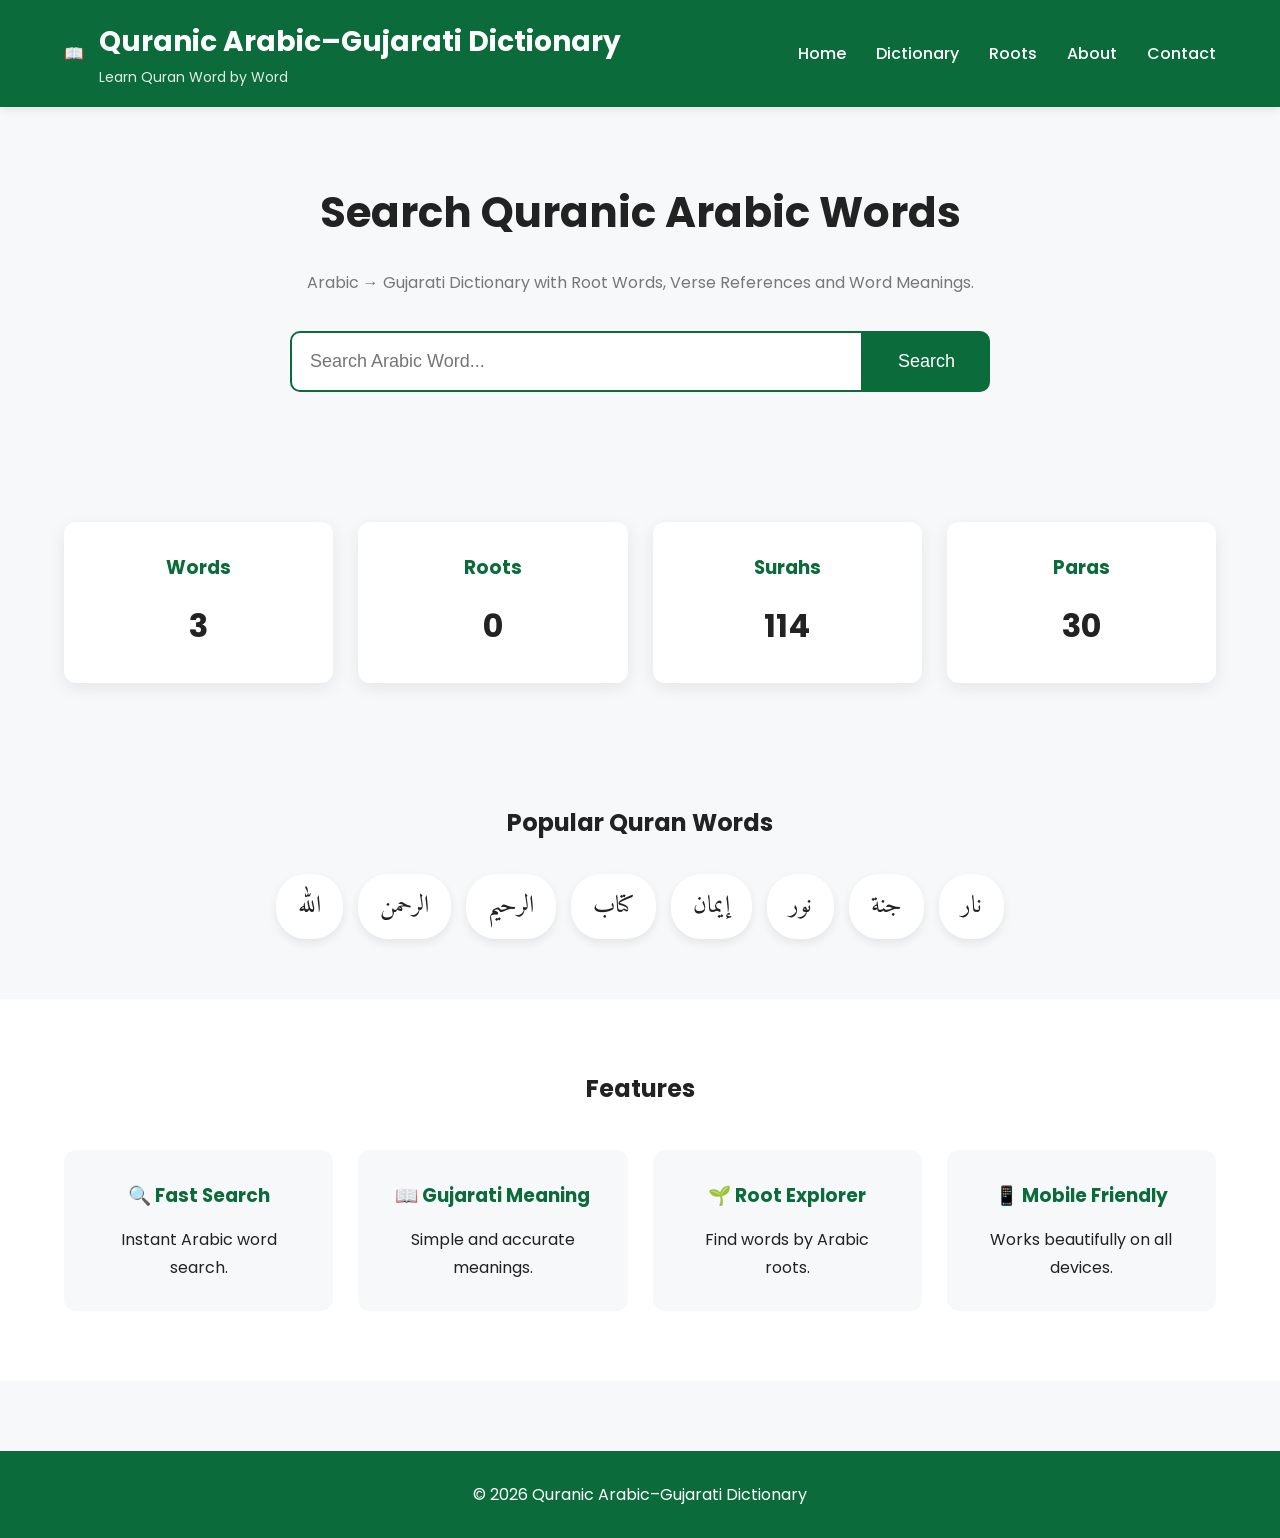
==== index.html @ 59b3886c "Update index.html" ====
<!DOCTYPE html>
<html lang="en">

<head>

    <meta charset="UTF-8">

    <meta name="viewport"
          content="width=device-width, initial-scale=1.0">

    <title>Quranic Arabic–Gujarati Dictionary</title>

    <meta name="description"
          content="Free Quranic Arabic to Gujarati Dictionary">

    <meta name="keywords"
          content="Quran Dictionary, Arabic Gujarati Dictionary, Quran Words">

    <meta name="author"
          content="Muhammad Irfan Master">

    <!-- CSS -->

    <link rel="stylesheet" href="css/style.css">

    <!-- Google Fonts -->

    <link rel="preconnect"
          href="https://fonts.googleapis.com">

    <link rel="preconnect"
          href="https://fonts.gstatic.com"
          crossorigin>

    <link href="https://fonts.googleapis.com/css2?family=Poppins:wght@300;400;500;600;700&display=swap"
          rel="stylesheet">

    <link href="https://fonts.googleapis.com/css2?family=Amiri:wght@400;700&display=swap"
          rel="stylesheet">

</head>

<body>

<!-- ===========================
HEADER
=========================== -->

<header>

    <div class="container">

        <div class="logo">

            📖

            <div>

                <h1>

                    Quranic Arabic–Gujarati Dictionary

                </h1>

                <span>

                    Learn Quran Word by Word

                </span>

            </div>

        </div>

        <nav>

            <ul>

                <li><a href="#">Home</a></li>

                <li><a href="#">Dictionary</a></li>

                <li><a href="#">Roots</a></li>

                <li><a href="#">About</a></li>

                <li><a href="#">Contact</a></li>

            </ul>

        </nav>

    </div>

</header>

<!-- ===========================
HERO
=========================== -->

<section class="hero">

    <div class="container">

        <h2>

            Search Quranic Arabic Words

        </h2>

        <p>

            Arabic → Gujarati Dictionary with
            Root Words, Verse References
            and Word Meanings.

        </p>

<!-- SEARCH -->

<div class="search-box">

<input
type="text"
id="searchInput"
placeholder="Search Arabic Word...">

<button id="searchBtn">

Search

</button>

</div>

    </div>

</section>

<!-- ===========================
STATISTICS
=========================== -->

<section class="statistics">

<div class="container">

<div class="card">

<h3>

Words

</h3>

<p id="wordCount">

0

</p>

</div>

<div class="card">

<h3>

Roots

</h3>

<p>

0

</p>

</div>

<div class="card">

<h3>

Surahs

</h3>

<p>

114

</p>

</div>

<div class="card">

<h3>

Paras

</h3>

<p>

30

</p>

</div>

</div>

</section>

<!-- Popular Words یہاں سے اگلے حصے میں شروع ہوں گے -->
<!-- ===========================
POPULAR WORDS
=========================== -->

<section class="popular">

    <div class="container">

        <h2>Popular Quran Words</h2>

        <div class="word-list">

            <span class="word">الله</span>
            <span class="word">الرحمن</span>
            <span class="word">الرحيم</span>
            <span class="word">كتاب</span>
            <span class="word">إيمان</span>
            <span class="word">نور</span>
            <span class="word">جنة</span>
            <span class="word">نار</span>

        </div>

    </div>

</section>

<!-- ===========================
FEATURES
=========================== -->

<section class="features">

    <div class="container">

        <h2>Features</h2>

        <div class="feature-grid">

            <div class="feature-box">

                <h3>🔍 Fast Search</h3>

                <p>Instant Arabic word search.</p>

            </div>

            <div class="feature-box">

                <h3>📖 Gujarati Meaning</h3>

                <p>Simple and accurate meanings.</p>

            </div>

            <div class="feature-box">

                <h3>🌱 Root Explorer</h3>

                <p>Find words by Arabic roots.</p>

            </div>

            <div class="feature-box">

                <h3>📱 Mobile Friendly</h3>

                <p>Works beautifully on all devices.</p>

            </div>

        </div>

    </div>

</section>

<footer>

    <div class="container">

        <p>

            © 2026 Quranic Arabic–Gujarati Dictionary

        </p>

    </div>

</footer>
<script src="js/app.js"></script>
<script src="js/search.js"></script>

</body>

</html>
---- css/style.css ----
/* ==========================================
   Quranic Arabic–Gujarati Dictionary
   Version : 1.0
   Author  : Muhammad Irfan Master
========================================== */

*{
    margin:0;
    padding:0;
    box-sizing:border-box;
}

:root{

    --primary:#0B6B3A;
    --secondary:#D4AF37;
    --white:#ffffff;
    --light:#f7f8fa;
    --dark:#222;
    --gray:#777;

}

body{

    font-family:'Poppins',sans-serif;

    background:var(--light);

    color:var(--dark);

    line-height:1.7;

}

/* Container */

.container{

    width:90%;

    max-width:1200px;

    margin:auto;

}

/* ==========================
HEADER
========================== */

header{

    background:var(--primary);

    color:white;

    padding:18px 0;

    box-shadow:0 2px 10px rgba(0,0,0,.10);

}

header .container{

    display:flex;

    justify-content:space-between;

    align-items:center;

    flex-wrap:wrap;

}

.logo{

    display:flex;

    align-items:center;

    gap:15px;

}

.logo h1{

    font-size:28px;

    font-weight:700;

}

.logo span{

    display:block;

    color:#dfeee4;

    font-size:14px;

}

/* Navigation */

nav ul{

    display:flex;

    list-style:none;

    gap:30px;

}

nav a{

    text-decoration:none;

    color:white;

    font-weight:500;

    transition:.3s;

}

nav a:hover{

    color:var(--secondary);

}

/* ==========================
Hero Section
========================== */

.hero{

    padding:70px 20px;

    text-align:center;

}

.hero h2{

    font-size:42px;

    margin-bottom:20px;

}

.hero p{

    color:var(--gray);

    max-width:700px;

    margin:auto;

    margin-bottom:35px;

}

/* ==========================
Search Box
========================== */

.search-box{

    display:flex;

    justify-content:center;

    max-width:700px;

    margin:auto;

}

.search-box input{

    width:100%;

    padding:18px;

    font-size:18px;

    border:2px solid var(--primary);

    border-radius:10px 0 0 10px;

    outline:none;

}

.search-box button{

    padding:18px 35px;

    background:var(--primary);

    color:white;

    border:none;

    cursor:pointer;

    border-radius:0 10px 10px 0;

    font-size:18px;

}

.search-box button:hover{

    background:#09572f;

}

/* ==========================
Statistics
========================== */

.statistics{

    margin:60px 0;

}

.statistics .container{

    display:grid;

    grid-template-columns:repeat(auto-fit,minmax(220px,1fr));

    gap:25px;

}

.card{

    background:white;

    padding:30px;

    border-radius:12px;

    text-align:center;

    box-shadow:0 5px 18px rgba(0,0,0,.08);

    transition:.3s;

}

.card:hover{

    transform:translateY(-8px);

}

.card h3{

    color:var(--primary);

    margin-bottom:15px;

}

.card p{

    font-size:32px;

    font-weight:bold;

}
/* ==========================
POPULAR WORDS
========================== */

.popular{

padding:60px 0;

text-align:center;

}

.word-list{

margin-top:30px;

display:flex;

flex-wrap:wrap;

justify-content:center;

gap:15px;

}

.word{

background:#ffffff;

padding:12px 22px;

border-radius:30px;

box-shadow:0 4px 10px rgba(0,0,0,.08);

font-family:'Amiri',serif;

font-size:24px;

cursor:pointer;

transition:.3s;

}

.word:hover{

background:var(--primary);

color:white;

}

/* ==========================
FEATURES
========================== */

.features{

padding:70px 0;

background:white;

}

.features h2{

text-align:center;

margin-bottom:40px;

}

.feature-grid{

display:grid;

grid-template-columns:repeat(auto-fit,minmax(240px,1fr));

gap:25px;

}

.feature-box{

background:var(--light);

padding:30px;

border-radius:12px;

text-align:center;

transition:.3s;

}

.feature-box:hover{

transform:translateY(-8px);

}

.feature-box h3{

margin-bottom:15px;

color:var(--primary);

}

/* ==========================
FOOTER
========================== */

footer{

background:var(--primary);

color:white;

padding:30px;

margin-top:70px;

text-align:center;

}
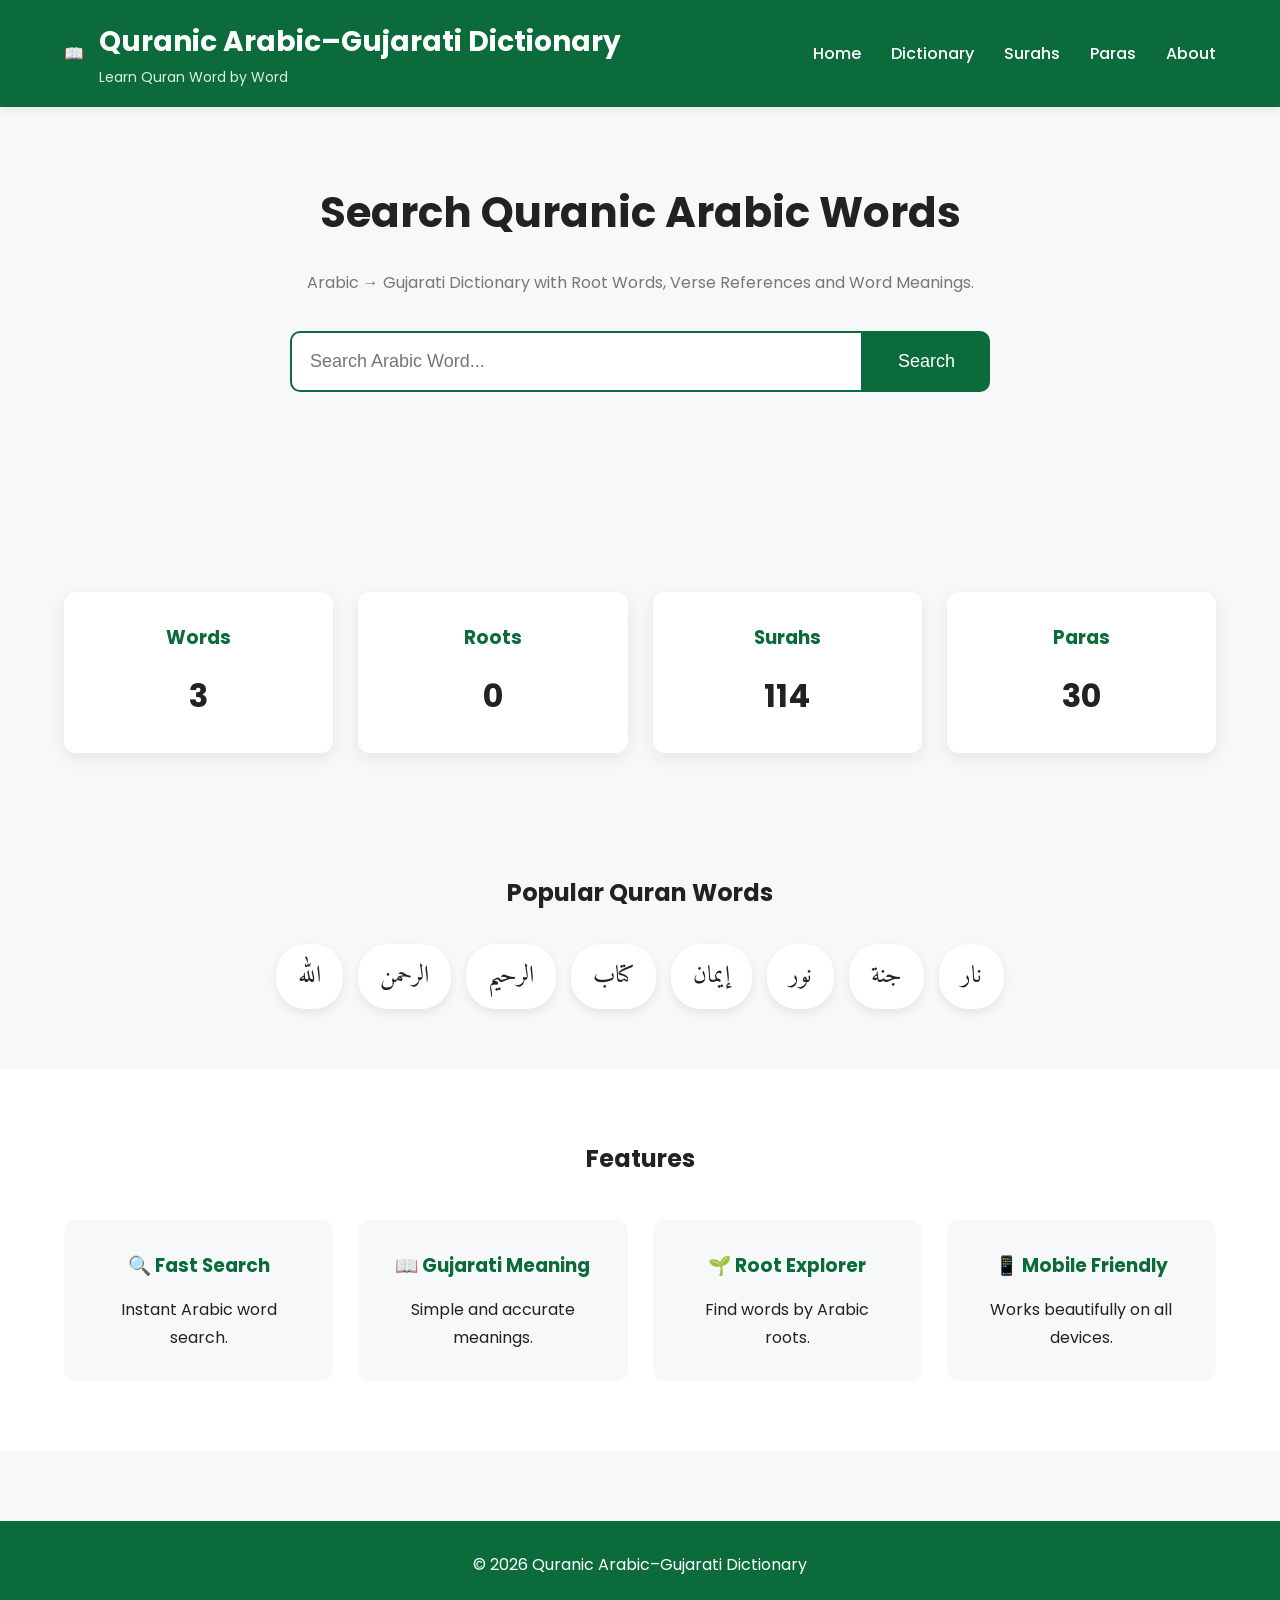
==== commit 8074bf6b: "menu changed" ====
--- a/index.html
+++ b/index.html
@@ -76,15 +76,11 @@
 
             <ul>
 
-                <li><a href="#">Home</a></li>
-
-                <li><a href="#">Dictionary</a></li>
-
-                <li><a href="#">Roots</a></li>
-
-                <li><a href="#">About</a></li>
-
-                <li><a href="#">Contact</a></li>
+<li><a href="index.html">Home</a></li>
+<li><a href="dictionary.html">Dictionary</a></li>
+<li><a href="surahs.html">Surahs</a></li>
+<li><a href="paras.html">Paras</a></li>
+<li><a href="about.html">About</a></li>
 
             </ul>
 
@@ -136,7 +132,23 @@
     </div>
 
 </section>
-
+<!-- ===========================
+SEARCH RESULTS
+=========================== -->
+
+<section class="search-results">
+
+    <div class="container">
+
+        <div id="results">
+
+            <!-- Search Results یہاں آئیں گے -->
+
+        </div>
+
+    </div>
+
+</section>
 <!-- ===========================
 STATISTICS
 =========================== -->
--- a/css/style.css
+++ b/css/style.css
@@ -405,3 +405,144 @@
 text-align:center;
 
 }
+/* ==========================
+SEARCH RESULTS
+========================== */
+
+.search-results{
+
+    padding:20px 0 50px;
+
+}
+
+#results{
+
+    max-width:900px;
+
+    margin:auto;
+
+}
+/* ==========================
+SEARCH RESULT CARD
+========================== */
+
+.result-card{
+max-width:850px;
+
+margin:25px auto;
+    background:white;
+
+    padding:25px;
+
+    margin-bottom:20px;
+
+    border-radius:12px;
+
+    box-shadow:0 4px 12px rgba(0,0,0,.08);
+
+}
+
+.result-card h2{
+
+    font-family:'Amiri',serif;
+
+    font-size:34px;
+
+    color:var(--primary);
+
+    margin-bottom:15px;
+
+}
+
+.result-card p{
+
+    margin:8px 0;
+
+}
+/* ===========================
+SEARCH RESULT CARD
+=========================== */
+
+.result-card{
+
+    background:#fff;
+
+    border-radius:15px;
+
+    padding:20px;
+
+    margin-bottom:20px;
+
+    box-shadow:0 5px 20px rgba(0,0,0,.08);
+
+    transition:.3s;
+
+    border-left:6px solid #0f8b6d;
+
+}
+
+.result-card:hover{
+
+    transform:translateY(-4px);
+
+    box-shadow:0 10px 25px rgba(0,0,0,.12);
+
+}
+
+.arabic{
+
+    font-family:'Amiri',serif;
+
+    font-size:55px;
+
+    text-align:center;
+
+    direction:rtl;
+
+    color:#111;
+
+    margin-bottom:8px;
+
+}
+
+.plain{
+
+    text-align:center;
+
+    color:#666;
+
+    font-size:18px;
+
+    margin-bottom:20px;
+
+}
+
+.result-row{
+
+    margin:10px 0;
+
+    font-size:18px;
+
+}
+
+.result-row strong{
+
+    color:#0f8b6d;
+
+}
+
+@media(max-width:768px){
+
+.arabic{
+
+font-size:32px;
+
+}
+
+.result-row{
+
+font-size:16px;
+
+}
+
+}
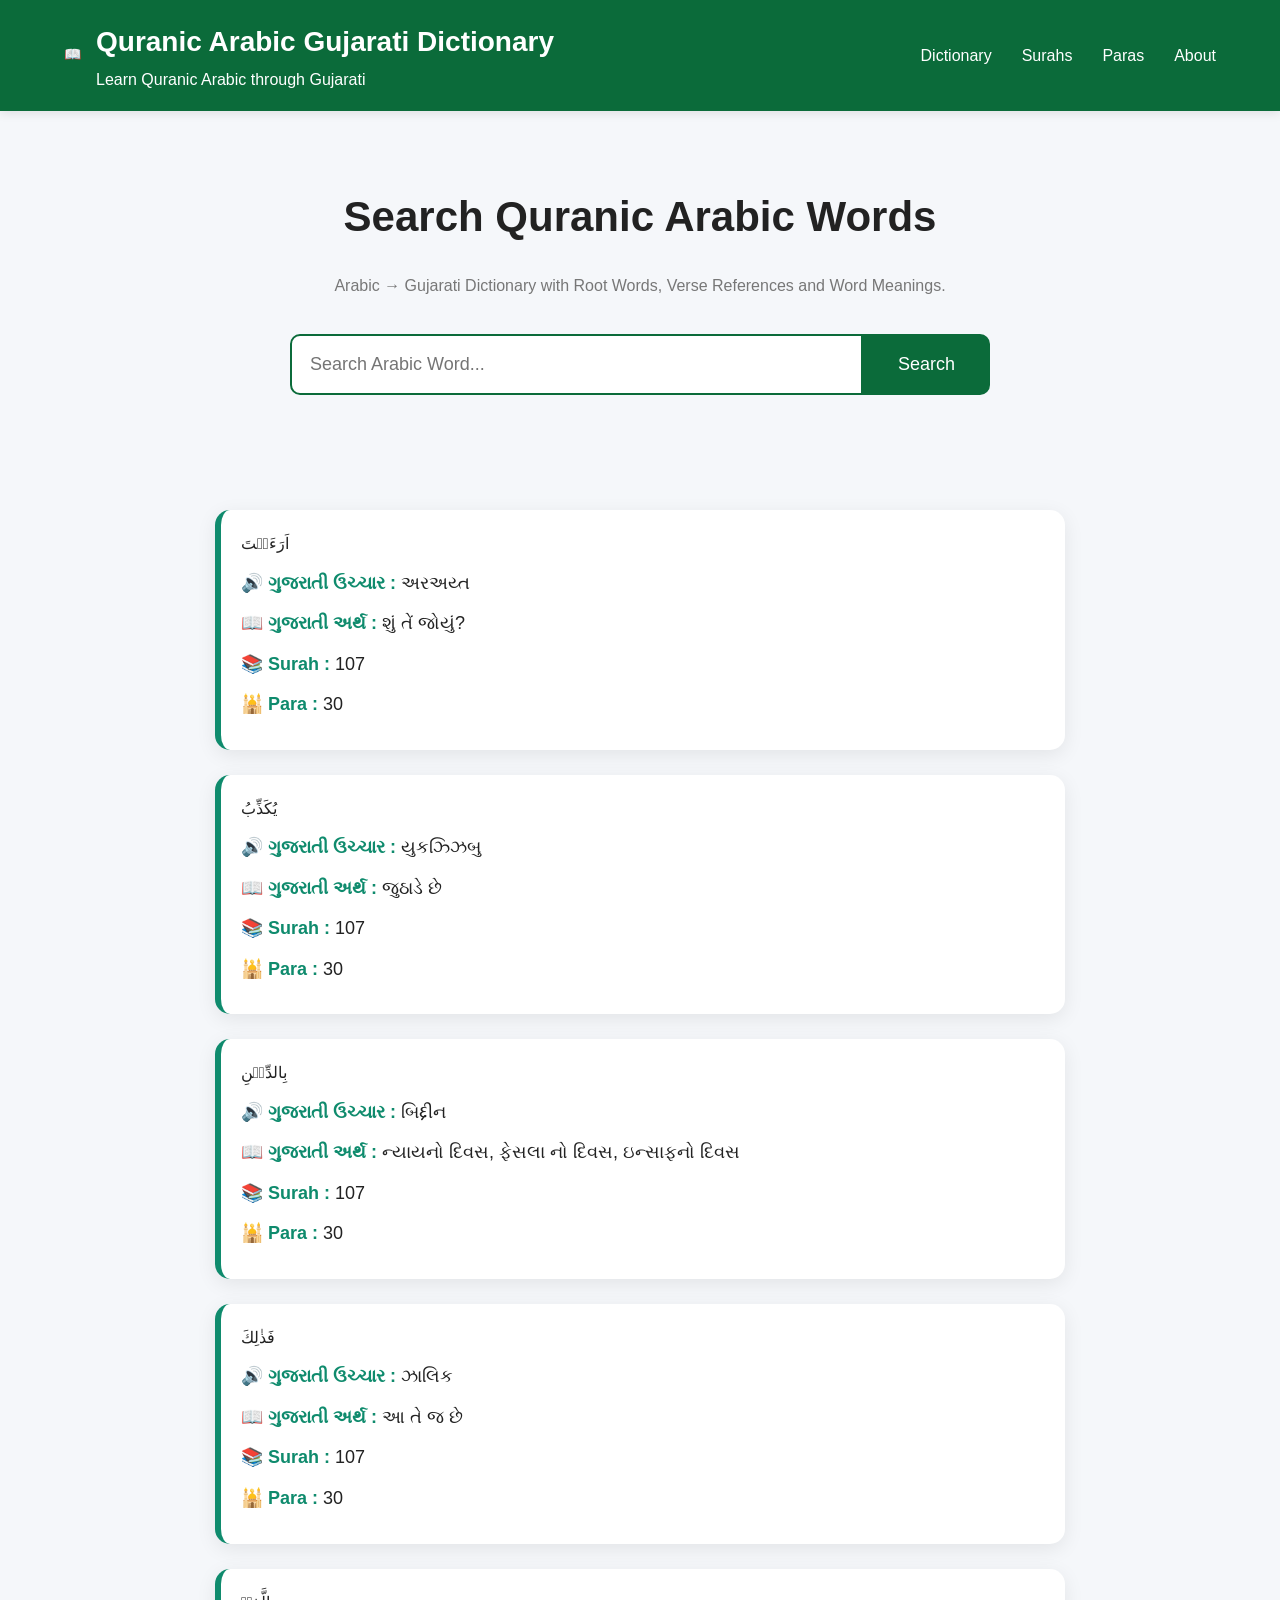
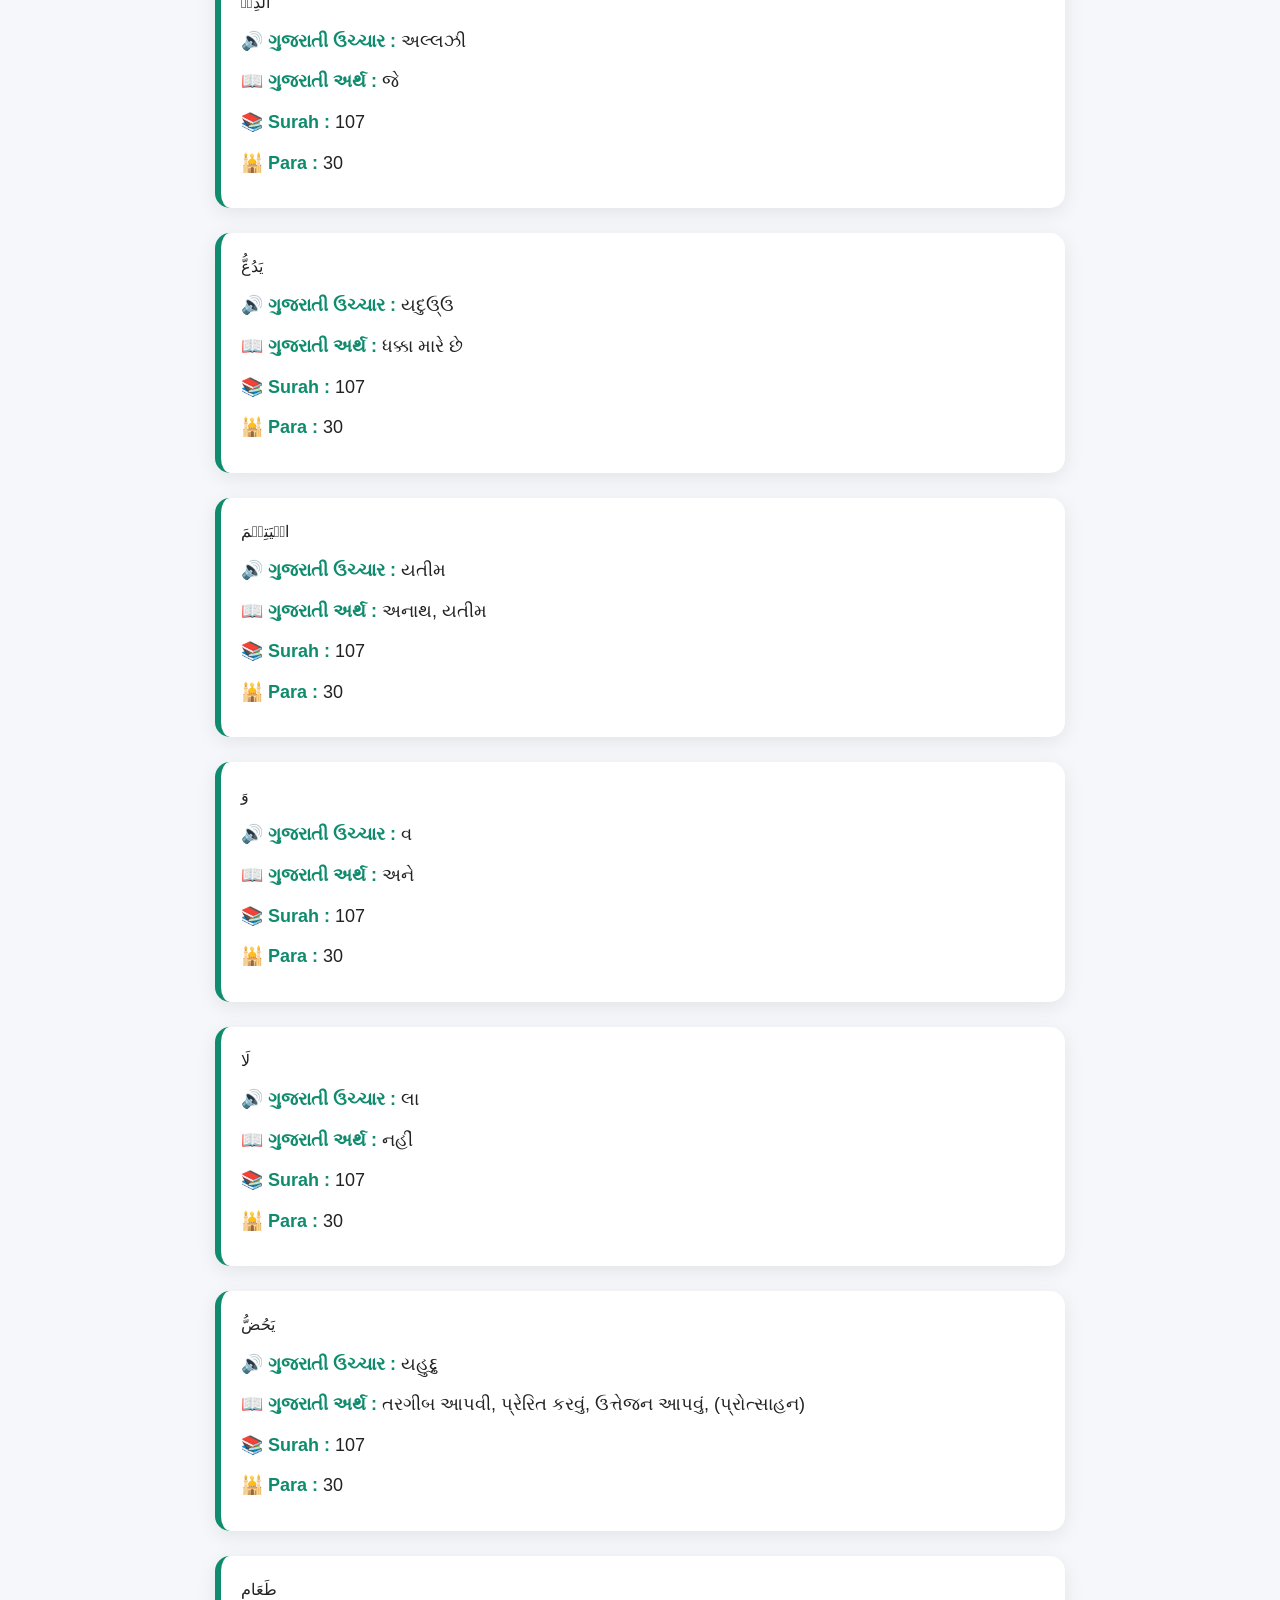
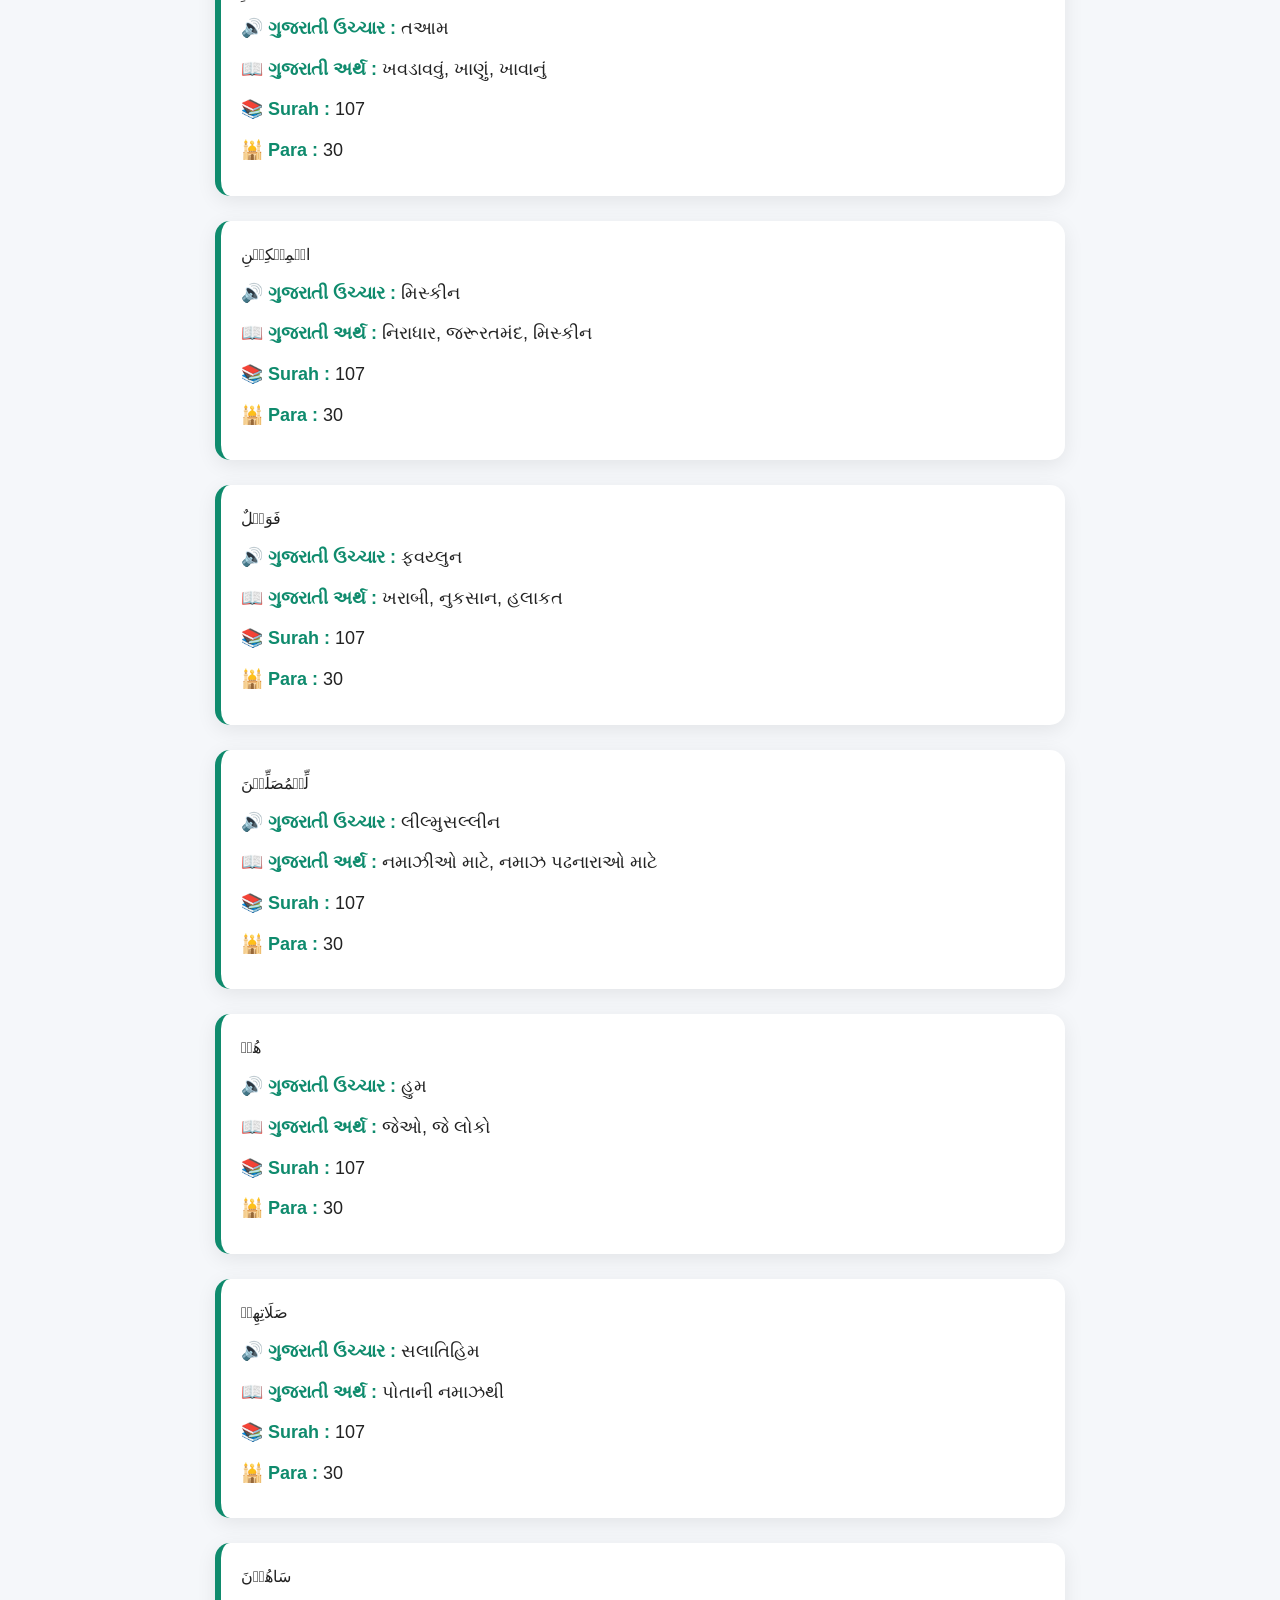
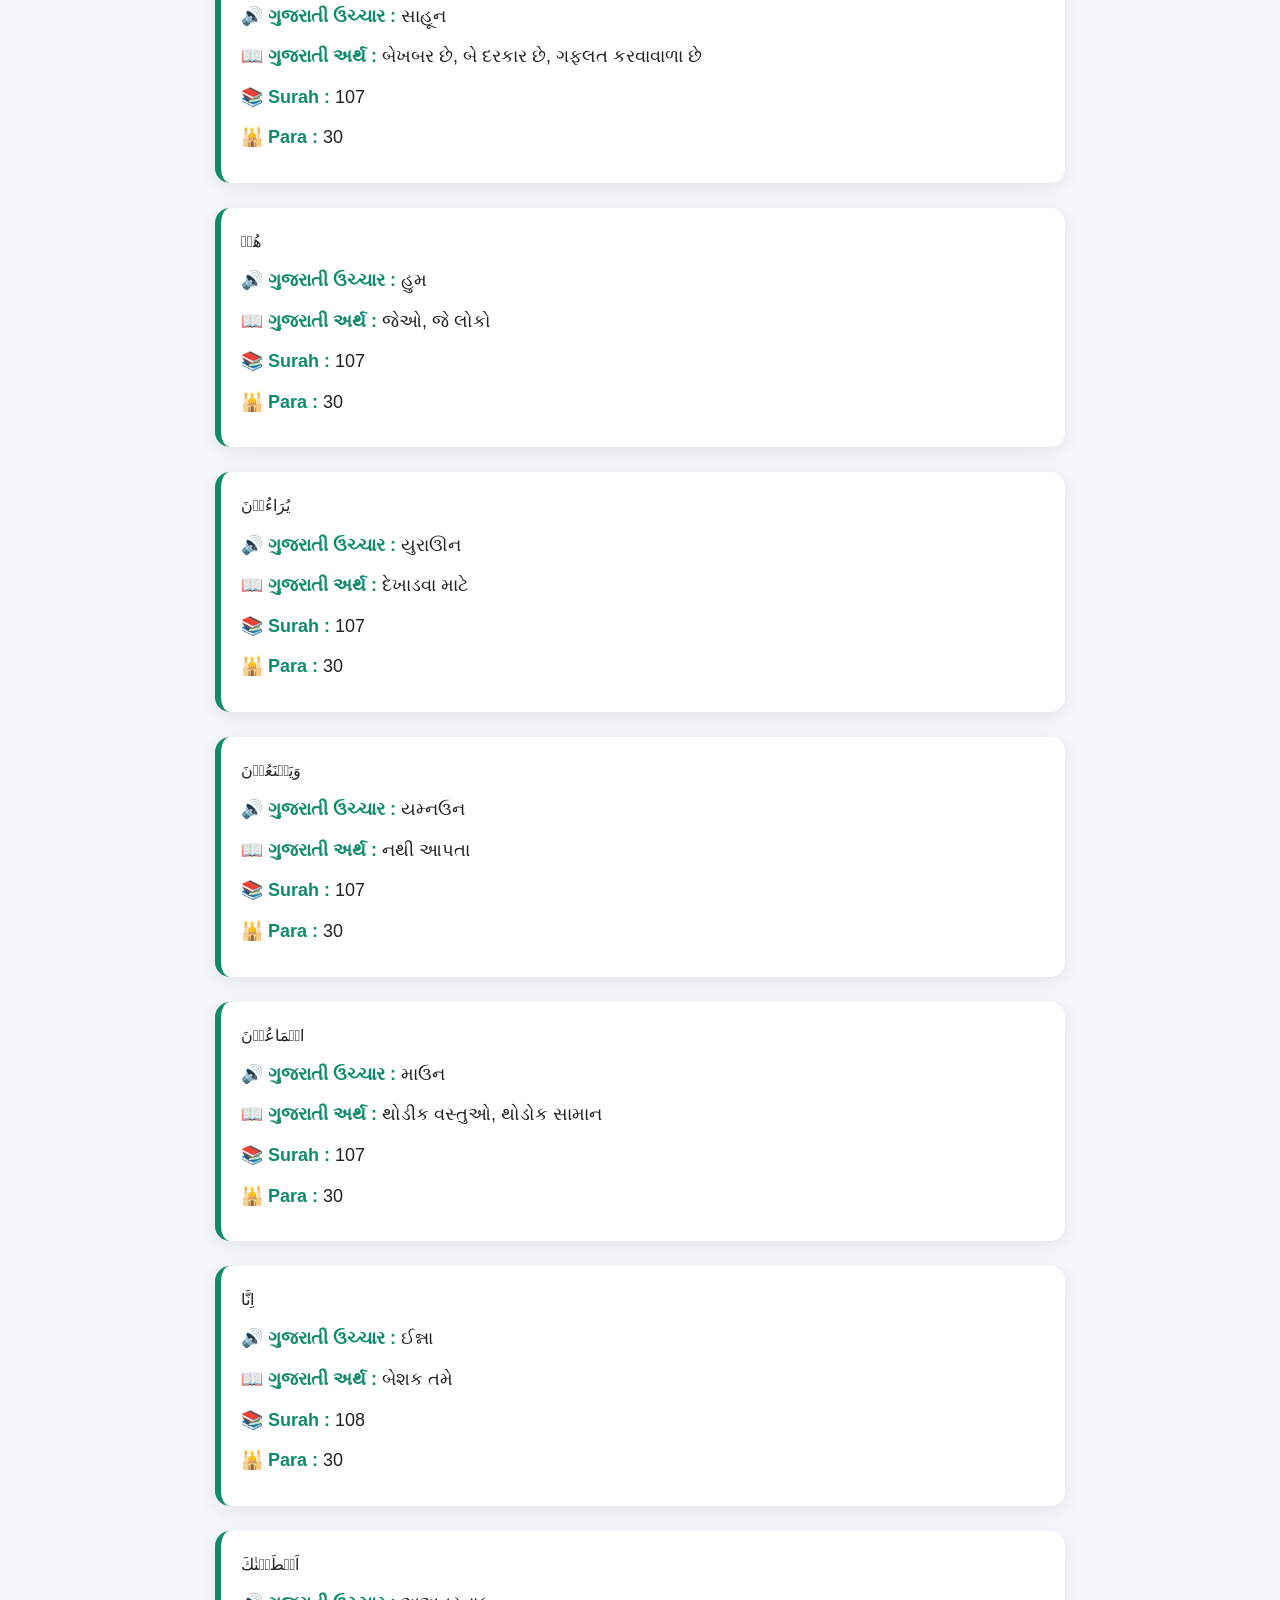
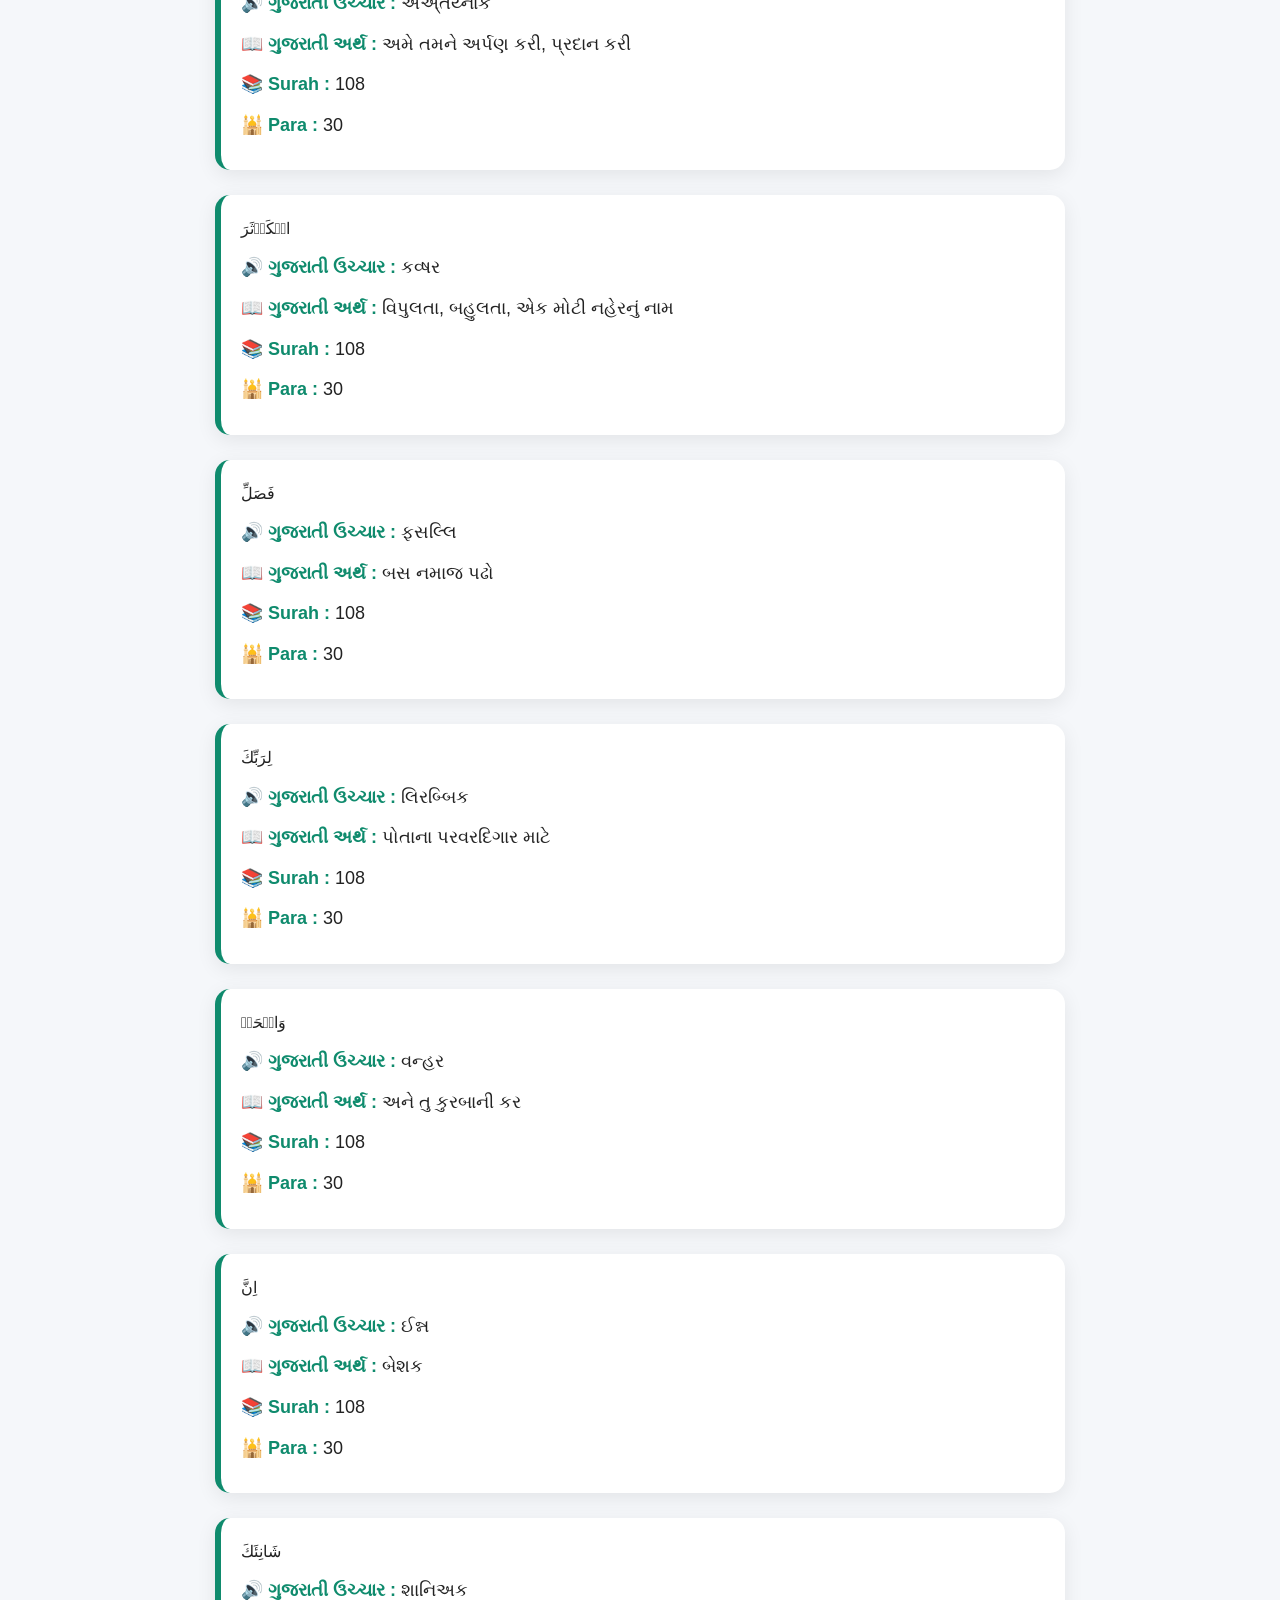
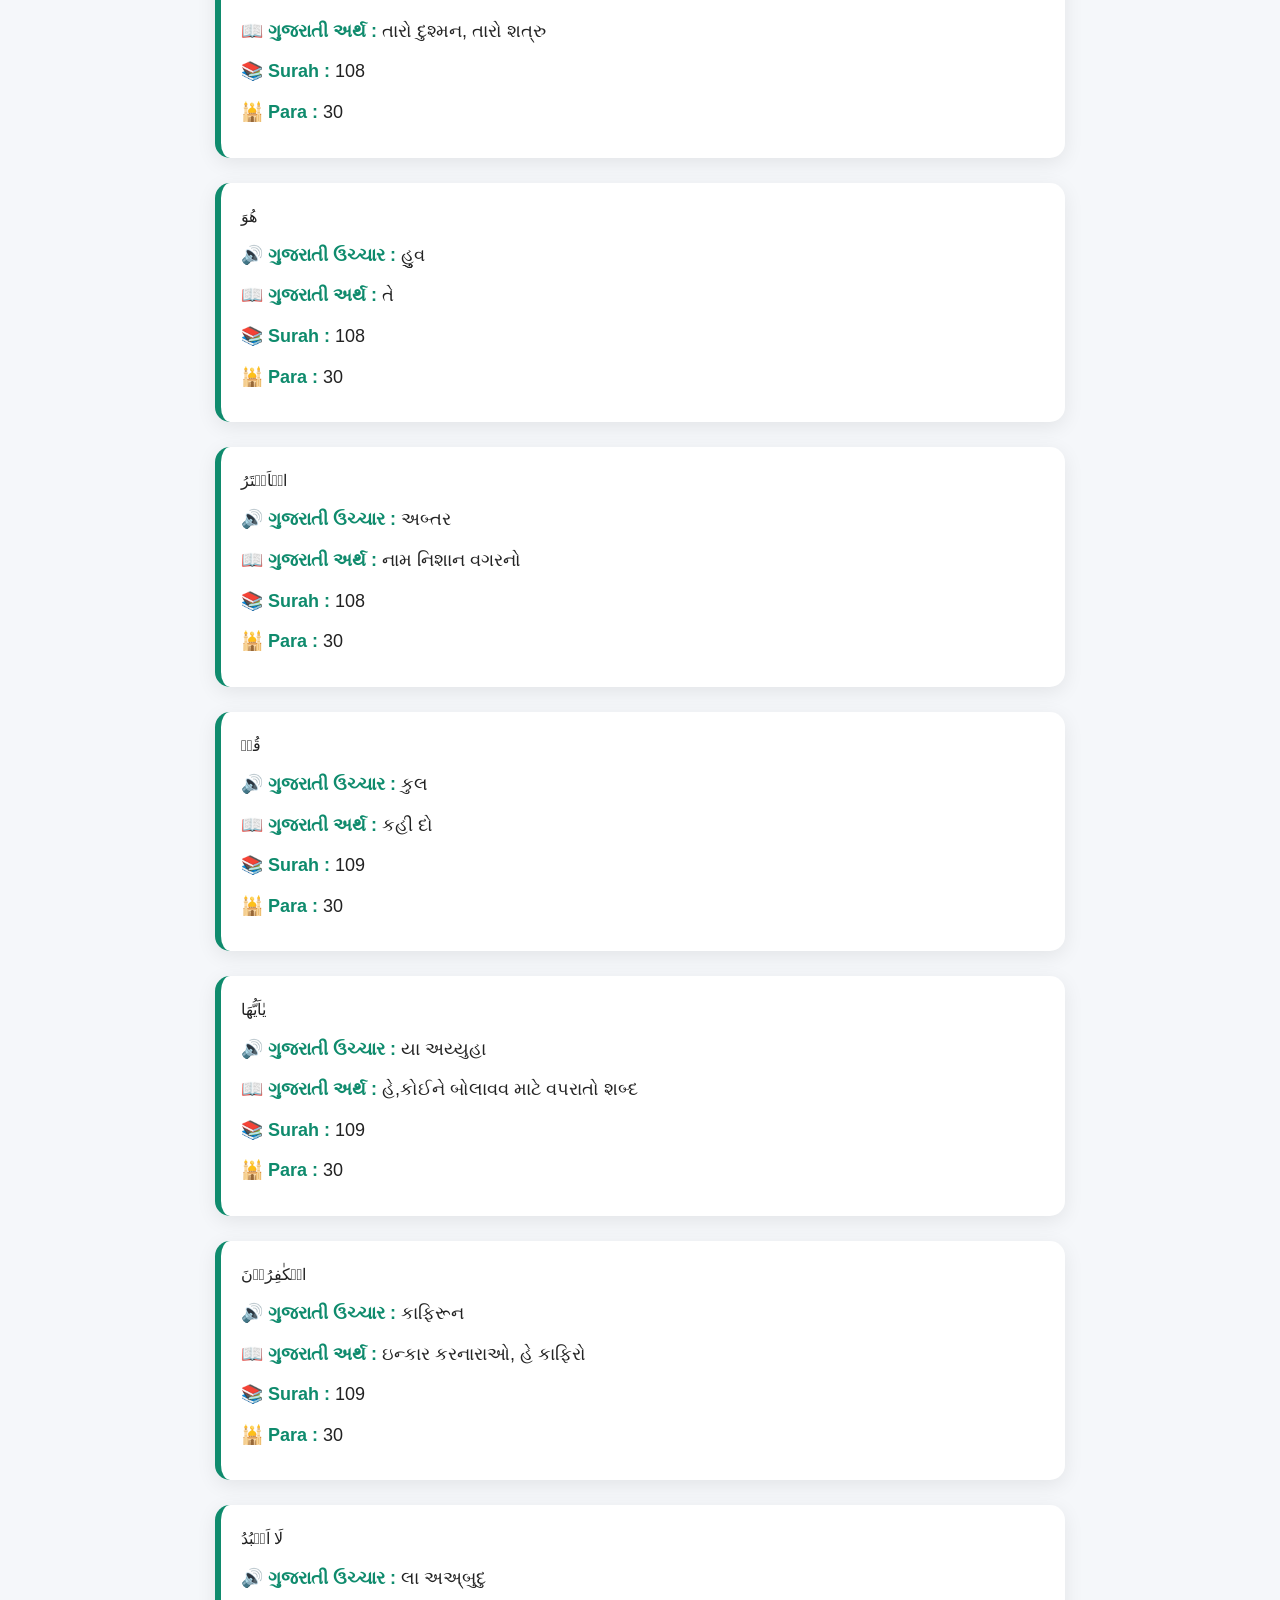
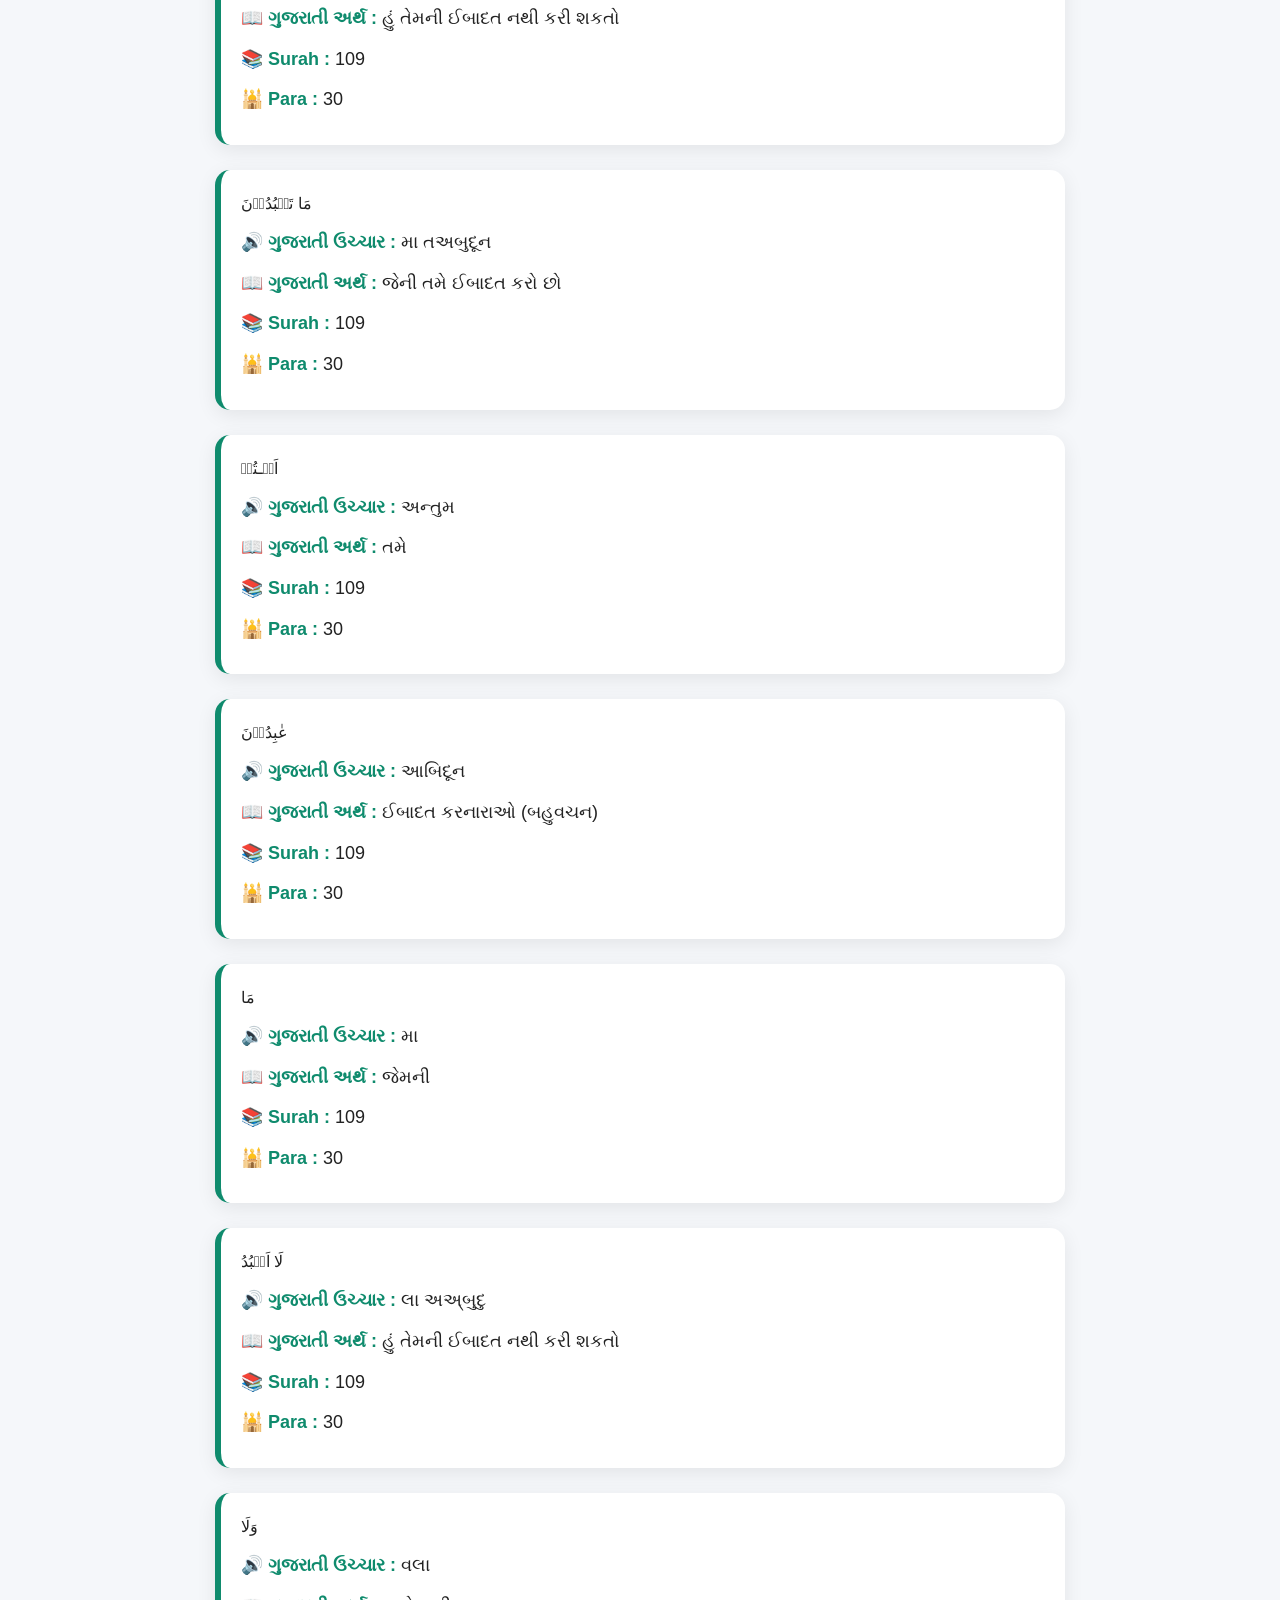
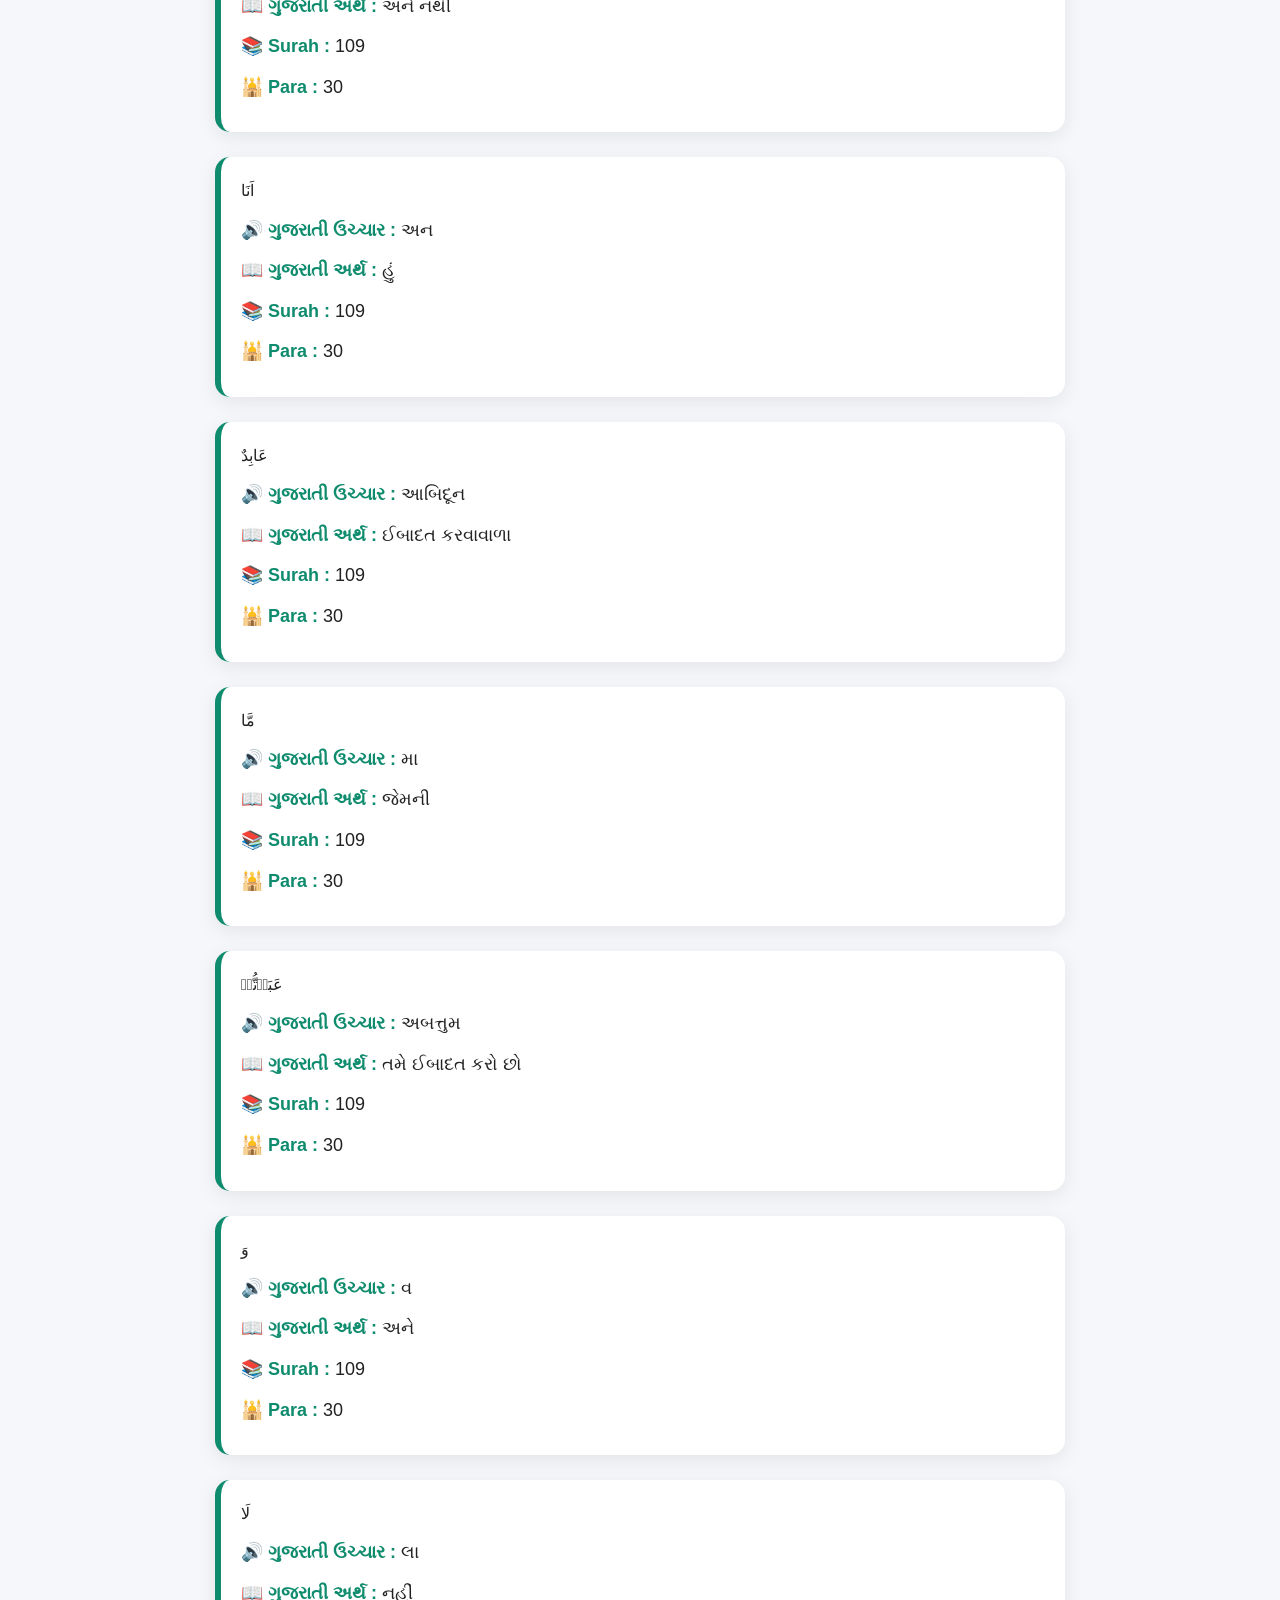
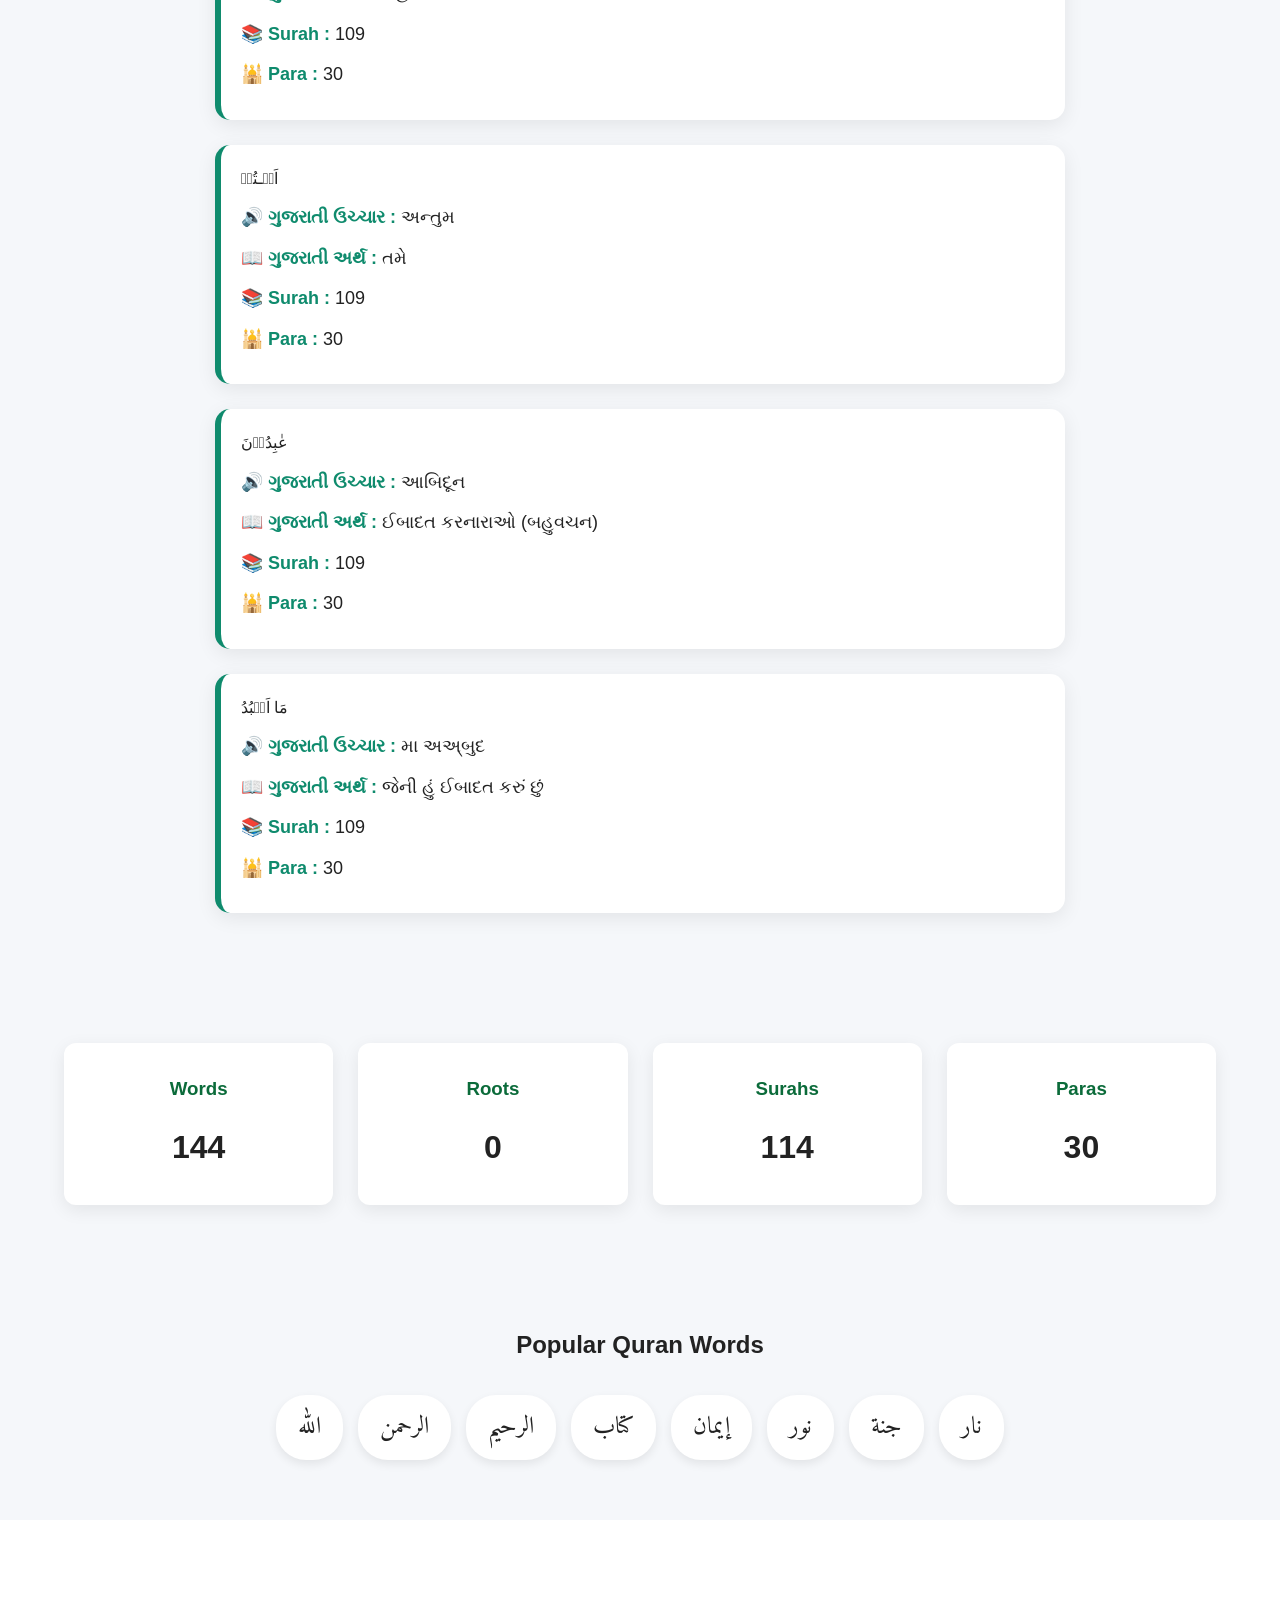
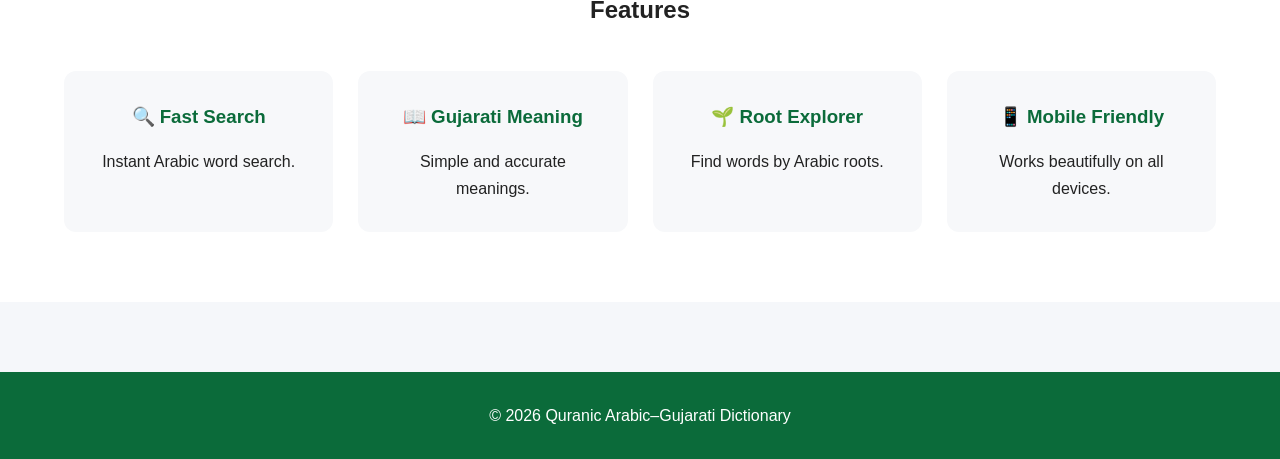
==== commit 3532e48f: "Update index.html" ====
--- a/index.html
+++ b/index.html
@@ -46,47 +46,41 @@
 HEADER
 =========================== -->
 
-<header>
-
-    <div class="container">
-
-        <div class="logo">
-
-            📖
-
-            <div>
-
-                <h1>
-
-                    Quranic Arabic–Gujarati Dictionary
-
-                </h1>
-
-                <span>
-
-                    Learn Quran Word by Word
-
-                </span>
-
-            </div>
-
-        </div>
-
-        <nav>
-
-            <ul>
-
-<li><a href="index.html">Home</a></li>
-<li><a href="dictionary.html">Dictionary</a></li>
+<header class="top-header">
+
+<div class="container">
+
+<div class="logo">
+
+<span class="logo-icon">📖</span>
+
+<div>
+
+<h1>Quranic Arabic Gujarati Dictionary</h1>
+
+<p>Learn Quranic Arabic through Gujarati</p>
+
+</div>
+
+</div>
+
+<nav>
+
+<ul>
+
+<li><a href="index.html">Dictionary</a></li>
+
 <li><a href="surahs.html">Surahs</a></li>
+
 <li><a href="paras.html">Paras</a></li>
+
 <li><a href="about.html">About</a></li>
 
-            </ul>
-
-        </nav>
-
-    </div>
+</ul>
+
+</nav>
+
+</div>
 
 </header>
 
--- a/css/style.css
+++ b/css/style.css
@@ -546,3 +546,343 @@
 }
 
 }
+/* ===========================
+FILTER BAR
+=========================== */
+
+.filter-bar{
+
+width:80%;
+
+max-width:900px;
+
+margin:20px auto 35px auto;
+
+display:flex;
+
+justify-content:center;
+
+gap:15px;
+
+flex-wrap:wrap;
+
+}
+
+.filter-bar select{
+
+padding:12px 18px;
+
+font-size:16px;
+
+border:2px solid #198754;
+
+border-radius:8px;
+
+background:#fff;
+
+cursor:pointer;
+
+min-width:220px;
+
+}
+/* ===========================
+Autocomplete
+=========================== */
+
+.suggestions{
+
+    width:100%;
+    background:#fff;
+
+    border:1px solid #ddd;
+
+    border-top:none;
+
+    border-radius:0 0 8px 8px;
+
+    max-height:300px;
+
+    overflow-y:auto;
+
+    display:none;
+
+    box-shadow:0 4px 8px rgba(0,0,0,.1);
+
+}
+
+.suggestion-item{
+
+    padding:12px;
+
+    cursor:pointer;
+
+    border-bottom:1px solid #eee;
+
+    font-size:20px;
+
+    direction:rtl;
+
+}
+
+.suggestion-item:hover{
+
+    background:#f4f4f4;
+
+}
+/* ===========================
+SURAH PAGE
+=========================== */
+
+.surah-list{
+
+display:grid;
+
+grid-template-columns:repeat(auto-fill,minmax(220px,1fr));
+
+gap:15px;
+
+padding:20px;
+
+}
+
+.surah-card{
+
+display:flex;
+
+justify-content:space-between;
+
+align-items:center;
+
+padding:15px;
+
+background:white;
+
+border-radius:10px;
+
+text-decoration:none;
+
+color:#222;
+
+box-shadow:0 2px 8px rgba(0,0,0,.1);
+
+font-size:22px;
+
+transition:.3s;
+
+}
+
+.surah-card:hover{
+
+background:#f3f8ff;
+
+transform:translateY(-3px);
+
+}
+
+.surah-number{
+
+font-weight:bold;
+
+color:#006699;
+
+}
+
+.surah-name{
+
+font-family:"Amiri",serif;
+
+font-size:26px;
+
+direction:rtl;
+
+}
+/* ===========================
+   PAGE CONTAINER
+=========================== */
+
+body{
+    margin:0;
+    font-family:Segoe UI,Arial,sans-serif;
+    background:#f5f7fa;
+    color:#222;
+}
+
+/* ===========================
+   PAGE TITLE
+=========================== */
+
+.page-title{
+
+    background:white;
+
+    padding:25px;
+
+    margin:20px auto;
+
+    max-width:1200px;
+
+    border-radius:12px;
+
+    box-shadow:0 2px 8px rgba(0,0,0,.08);
+
+}
+
+.page-title h2{
+
+    margin:0;
+
+    font-size:38px;
+
+    color:#0b6b3a;
+
+}
+
+.page-title p{
+
+    margin-top:10px;
+
+    color:#666;
+
+    font-size:18px;
+
+}
+
+/* ===========================
+   SEARCH + FILTER
+=========================== */
+
+.filter-bar{
+
+    max-width:1200px;
+
+    margin:20px auto;
+
+    display:flex;
+
+    gap:15px;
+
+    flex-wrap:wrap;
+
+}
+
+.filter-bar input{
+
+    flex:1;
+
+    min-width:250px;
+
+    padding:12px;
+
+    font-size:17px;
+
+    border:1px solid #ccc;
+
+    border-radius:8px;
+
+}
+
+.filter-bar select{
+
+    padding:12px;
+
+    font-size:17px;
+
+    border-radius:8px;
+
+}
+
+/* ===========================
+   TABLE
+=========================== */
+
+.word-table{
+
+width:100%;
+
+max-width:1200px;
+
+margin:25px auto;
+
+border-collapse:collapse;
+
+background:#fff;
+
+border-radius:12px;
+
+overflow:hidden;
+
+box-shadow:0 5px 18px rgba(0,0,0,.08);
+
+}
+
+.word-table th{
+
+background:#0B6B3A;
+
+color:white;
+
+padding:16px;
+
+font-size:18px;
+
+}
+
+.word-table td{
+
+padding:14px;
+
+border-bottom:1px solid #e9ecef;
+
+vertical-align:middle;
+
+}
+
+.word-table tr:nth-child(even){
+
+    background:#f9f9f9;
+
+}
+
+.word-table td:nth-child(2){
+
+    text-align:center;
+
+    font-size:28px;
+
+    font-family:'Amiri','Scheherazade New',serif;
+
+}
+
+.word-table td:nth-child(3){
+
+    font-size:20px;
+
+}
+
+/* ===========================
+   MOBILE
+=========================== */
+
+@media(max-width:768px){
+
+.filter-bar{
+
+    flex-direction:column;
+
+}
+
+.word-table{
+
+    display:block;
+
+    overflow-x:auto;
+
+}
+
+.page-title h2{
+
+    font-size:28px;
+
+}
+
+}
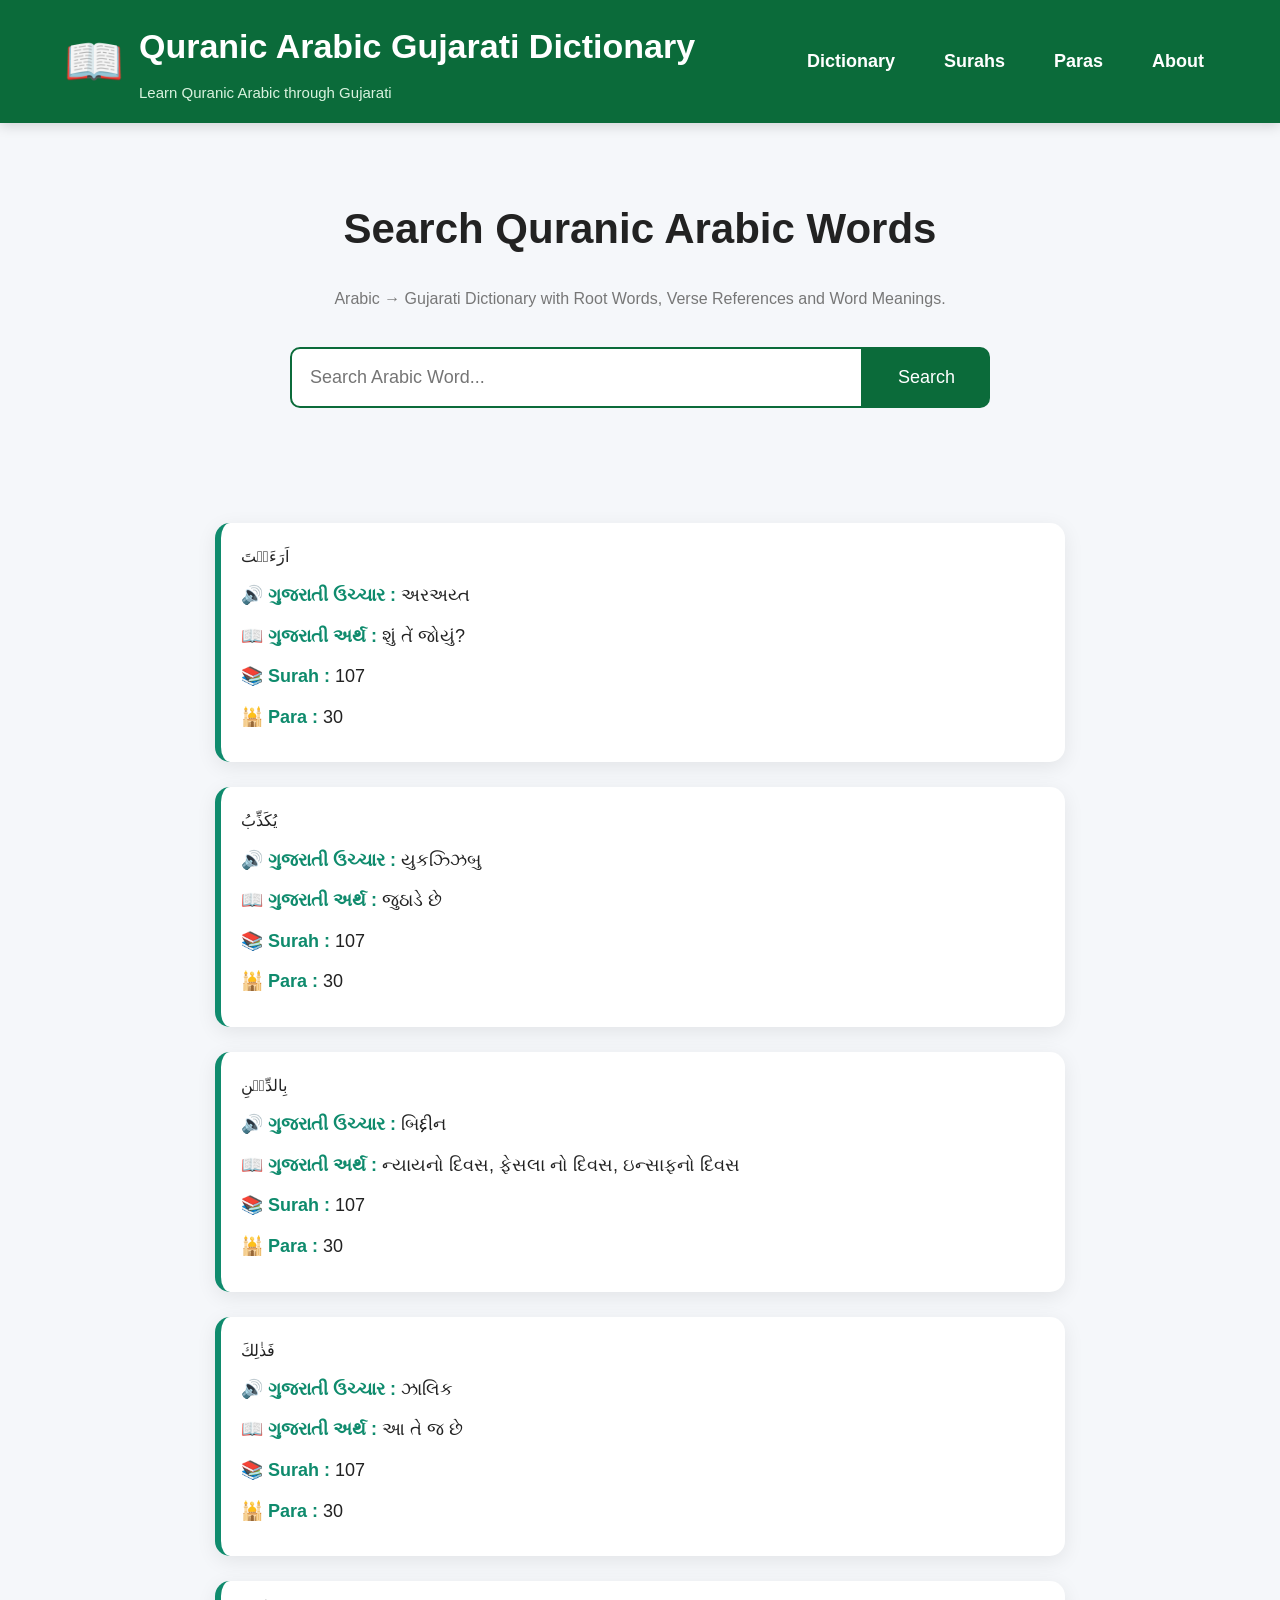
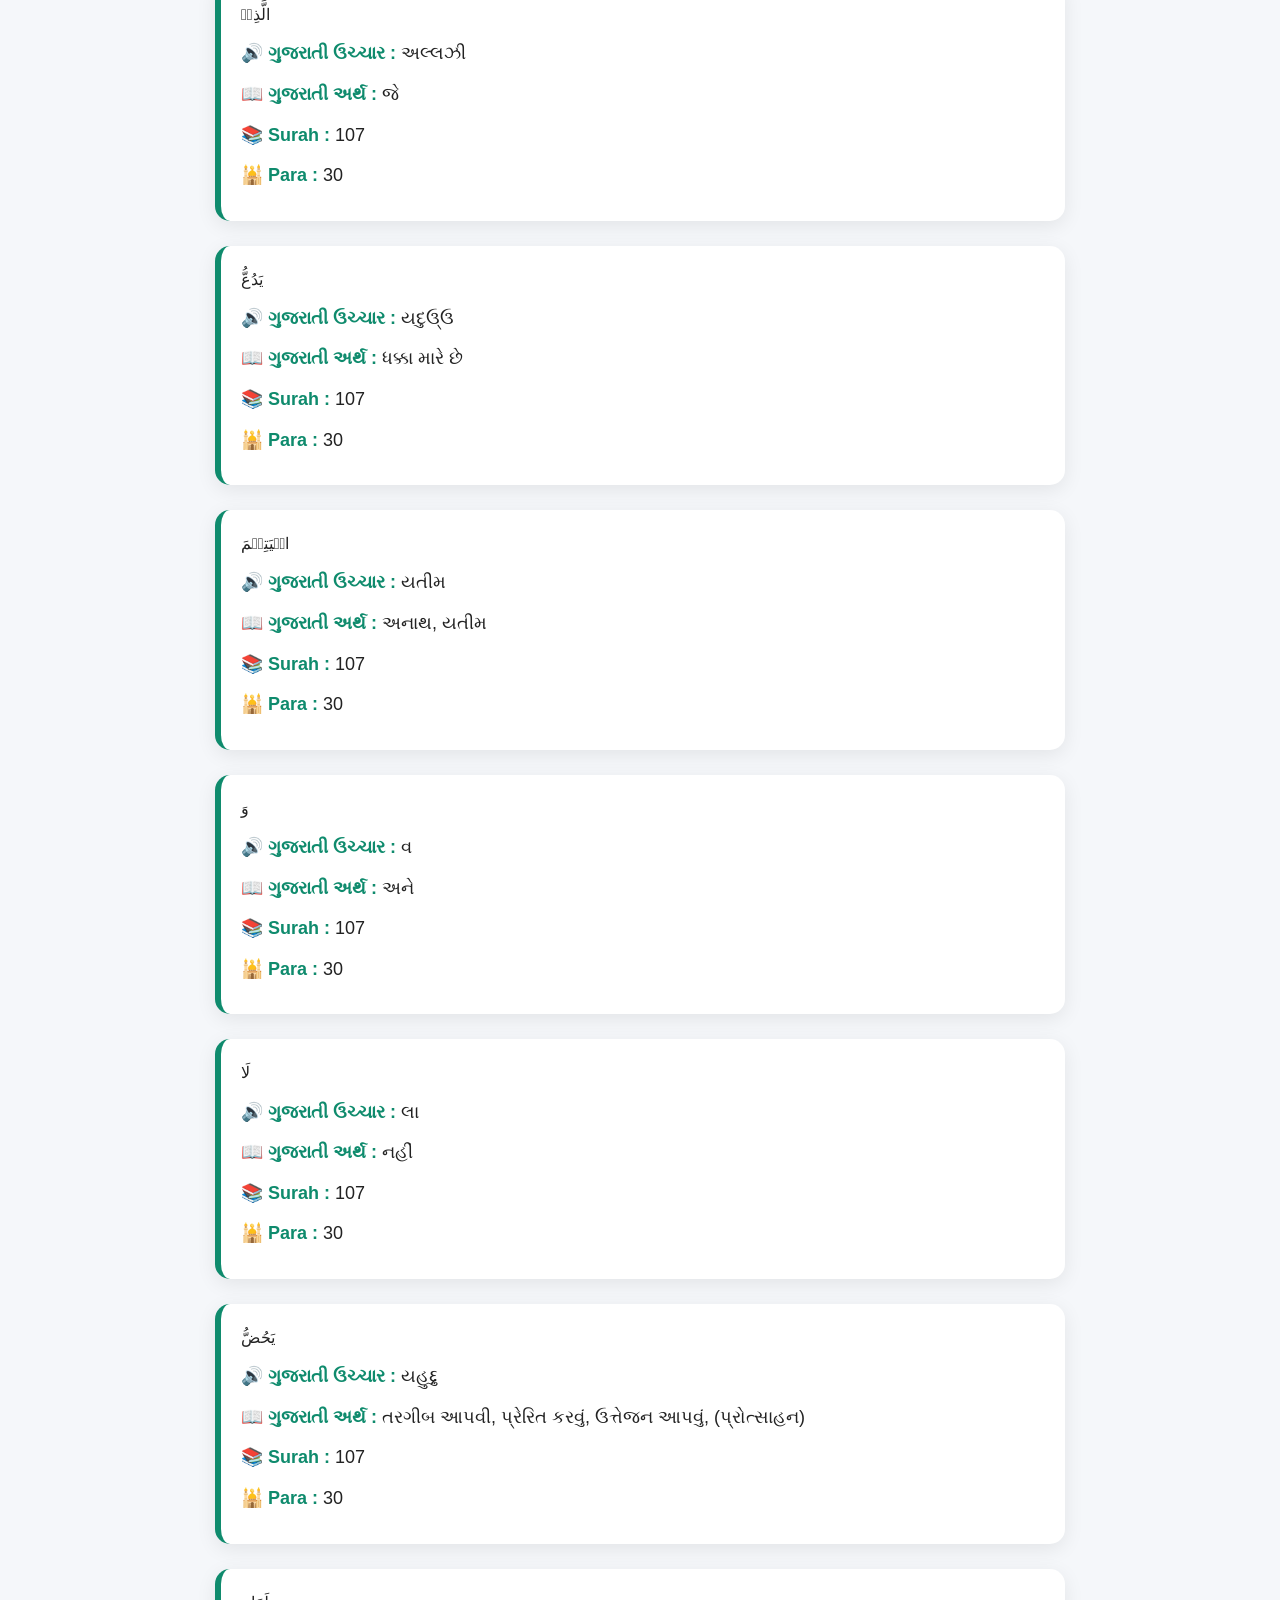
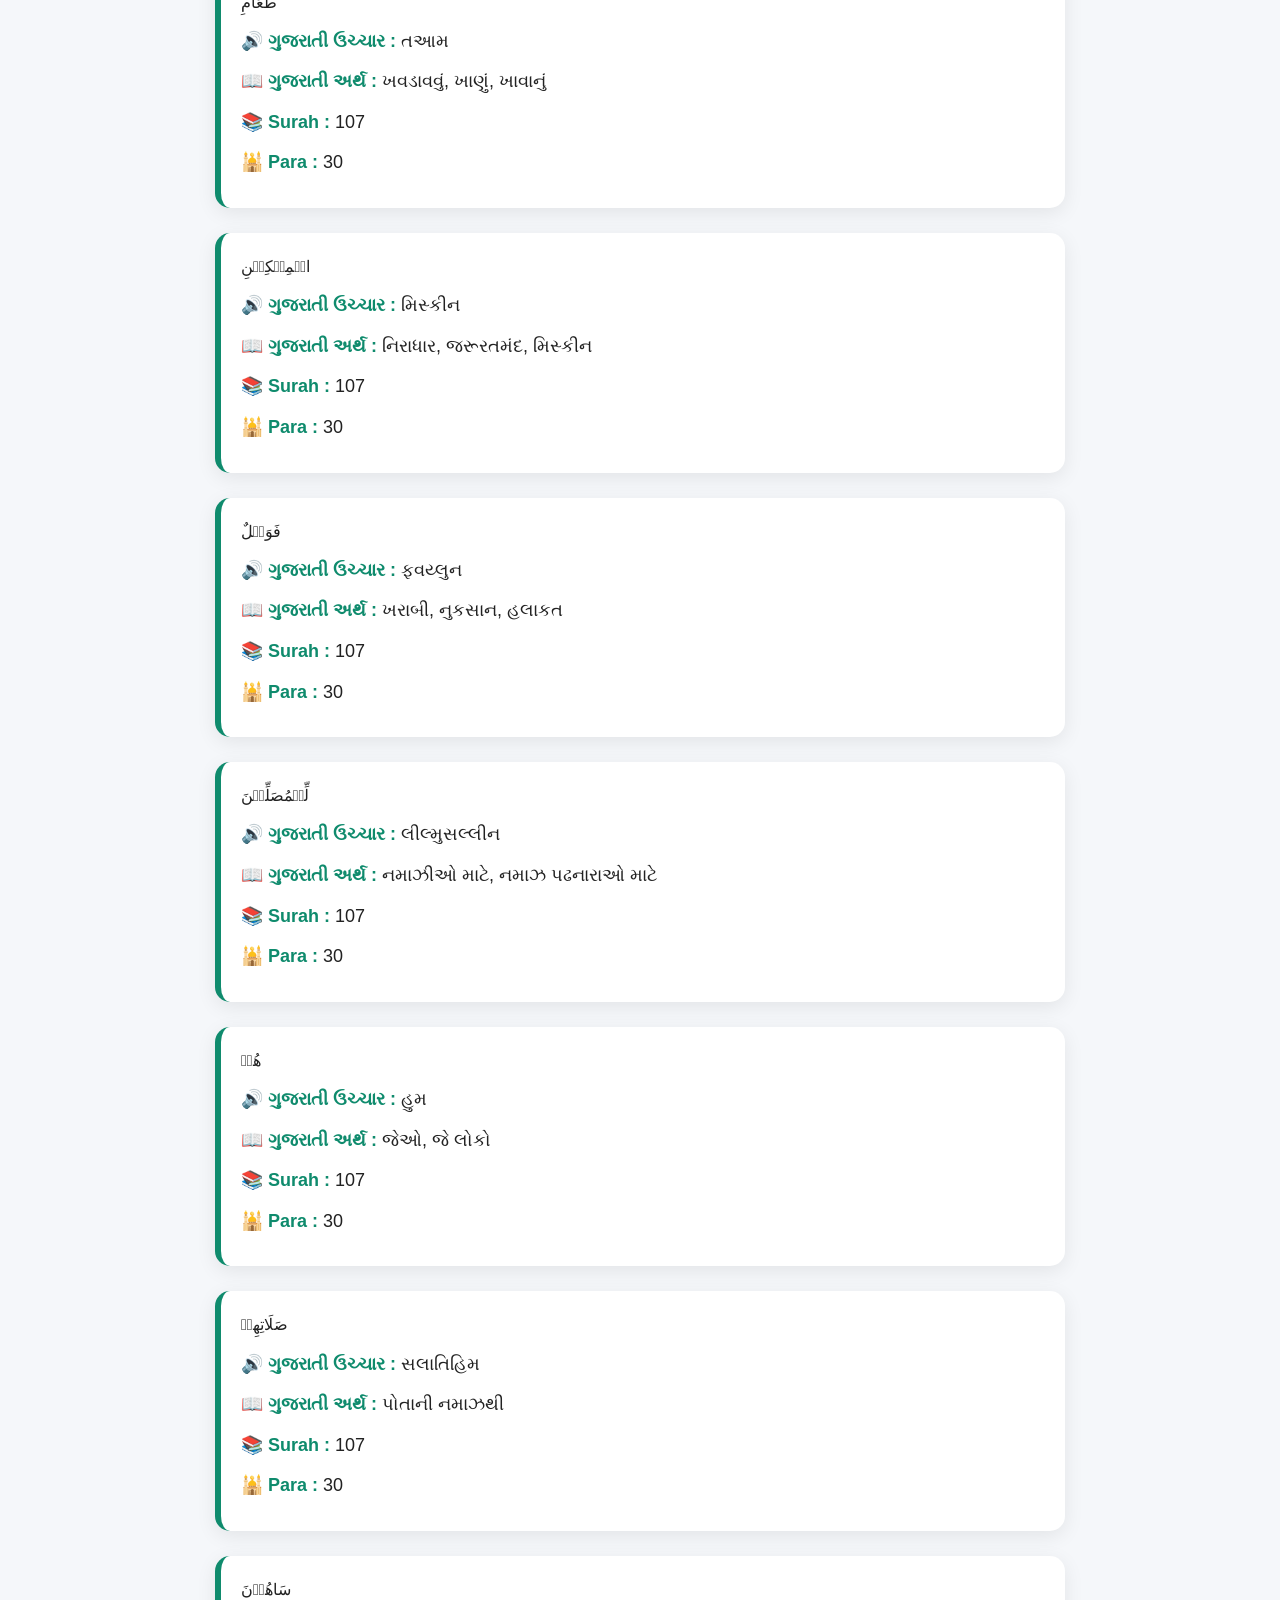
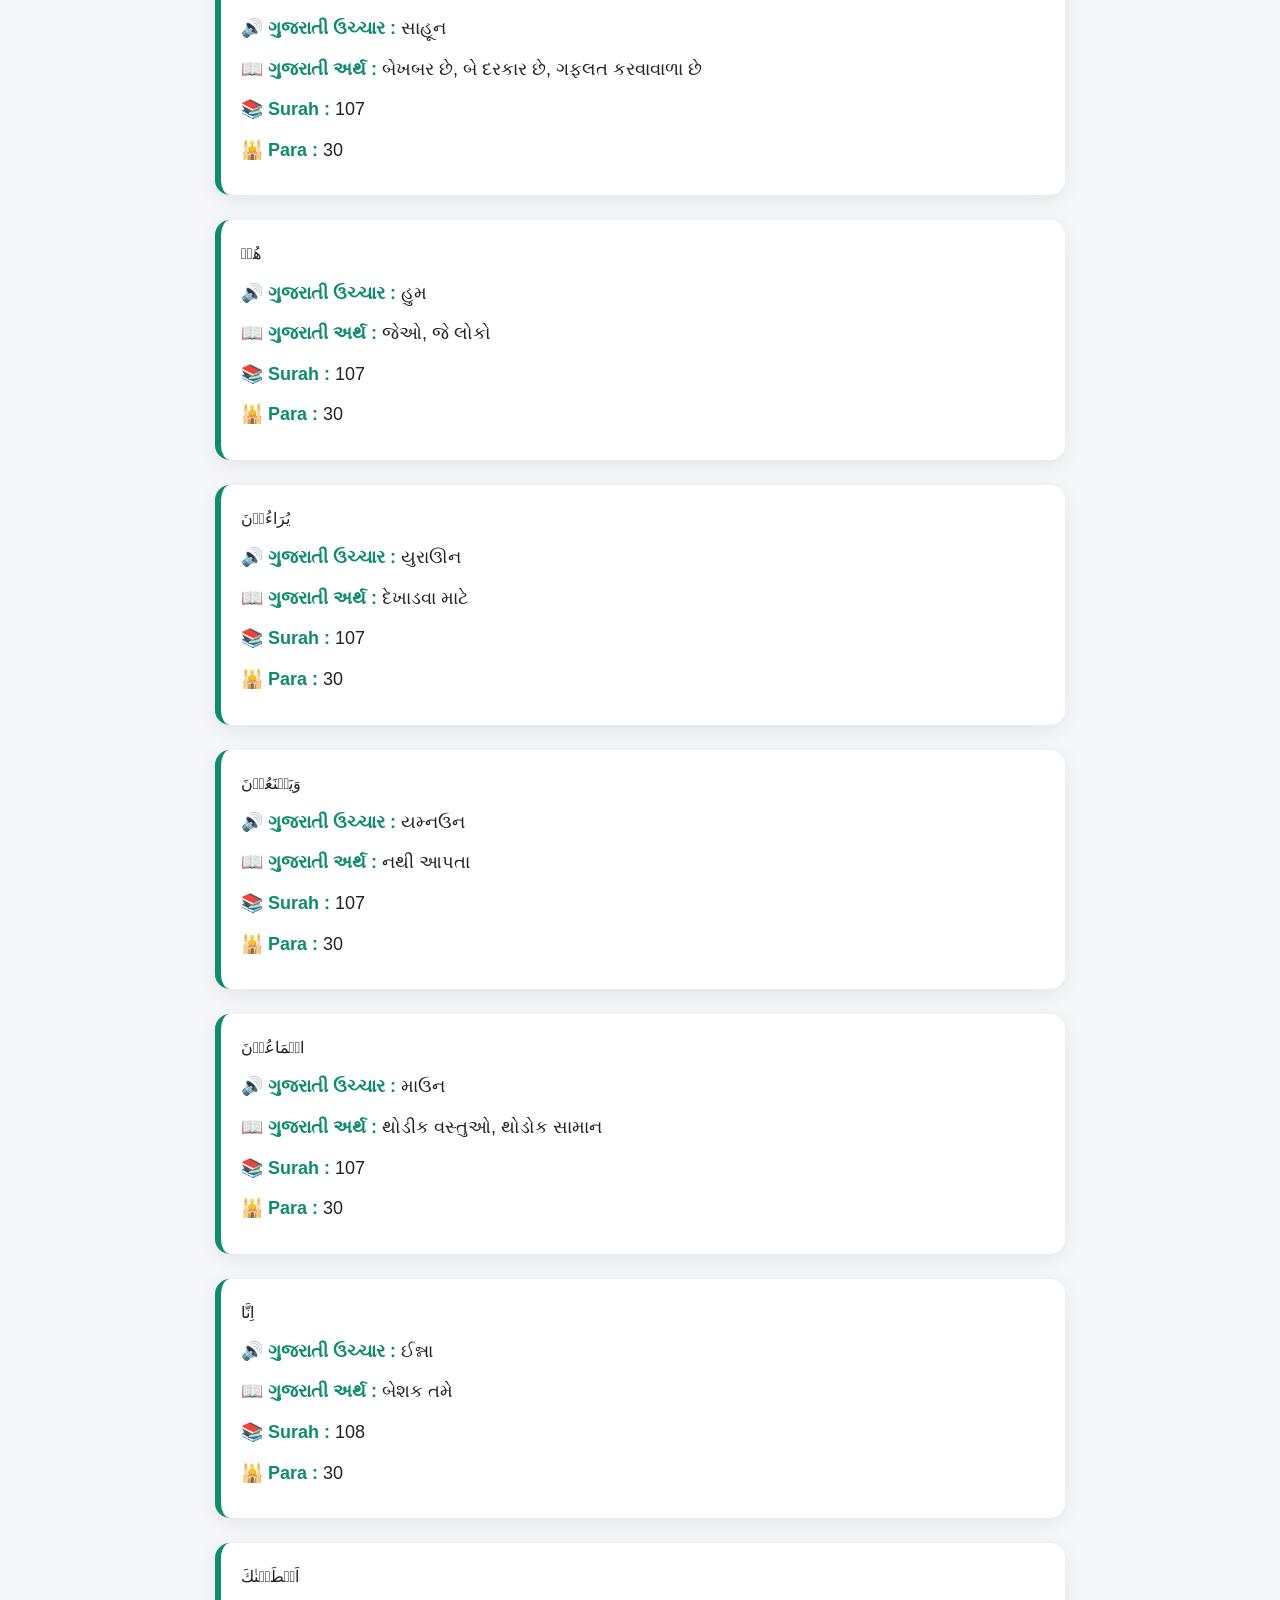
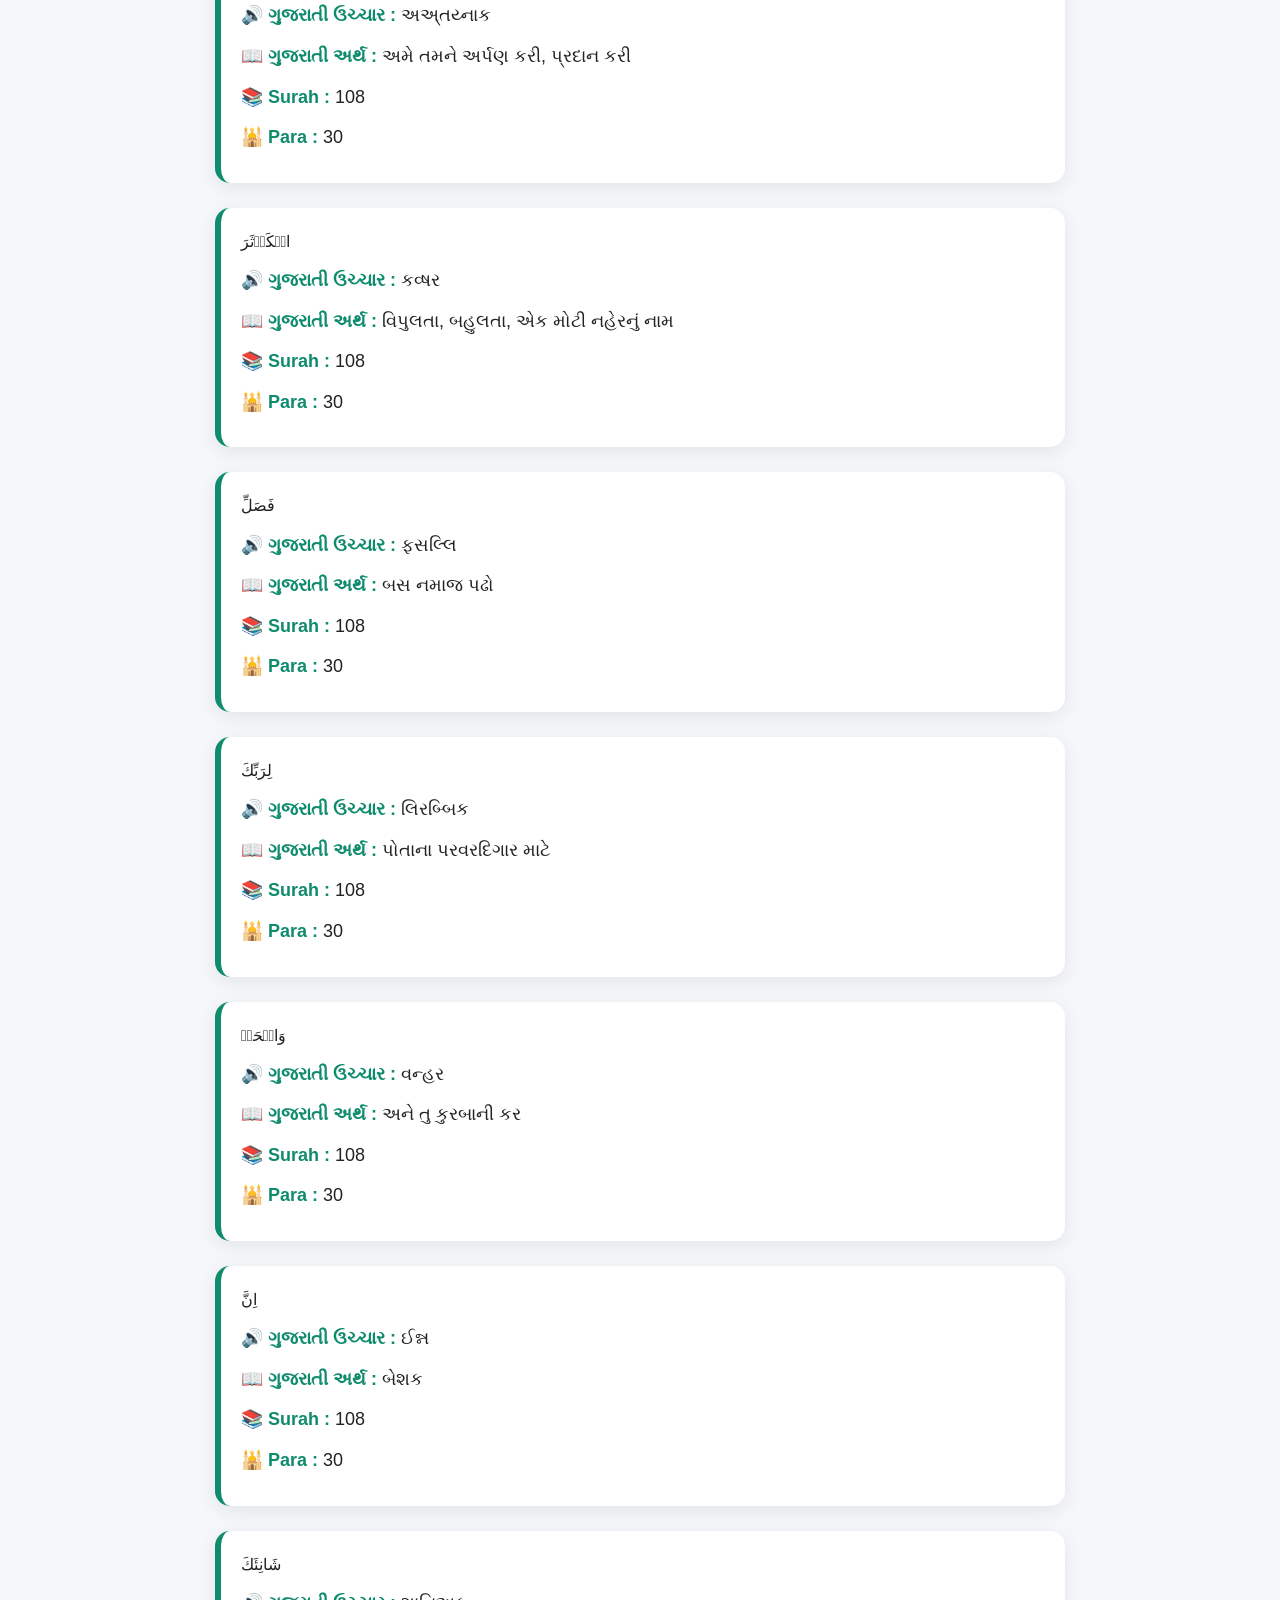
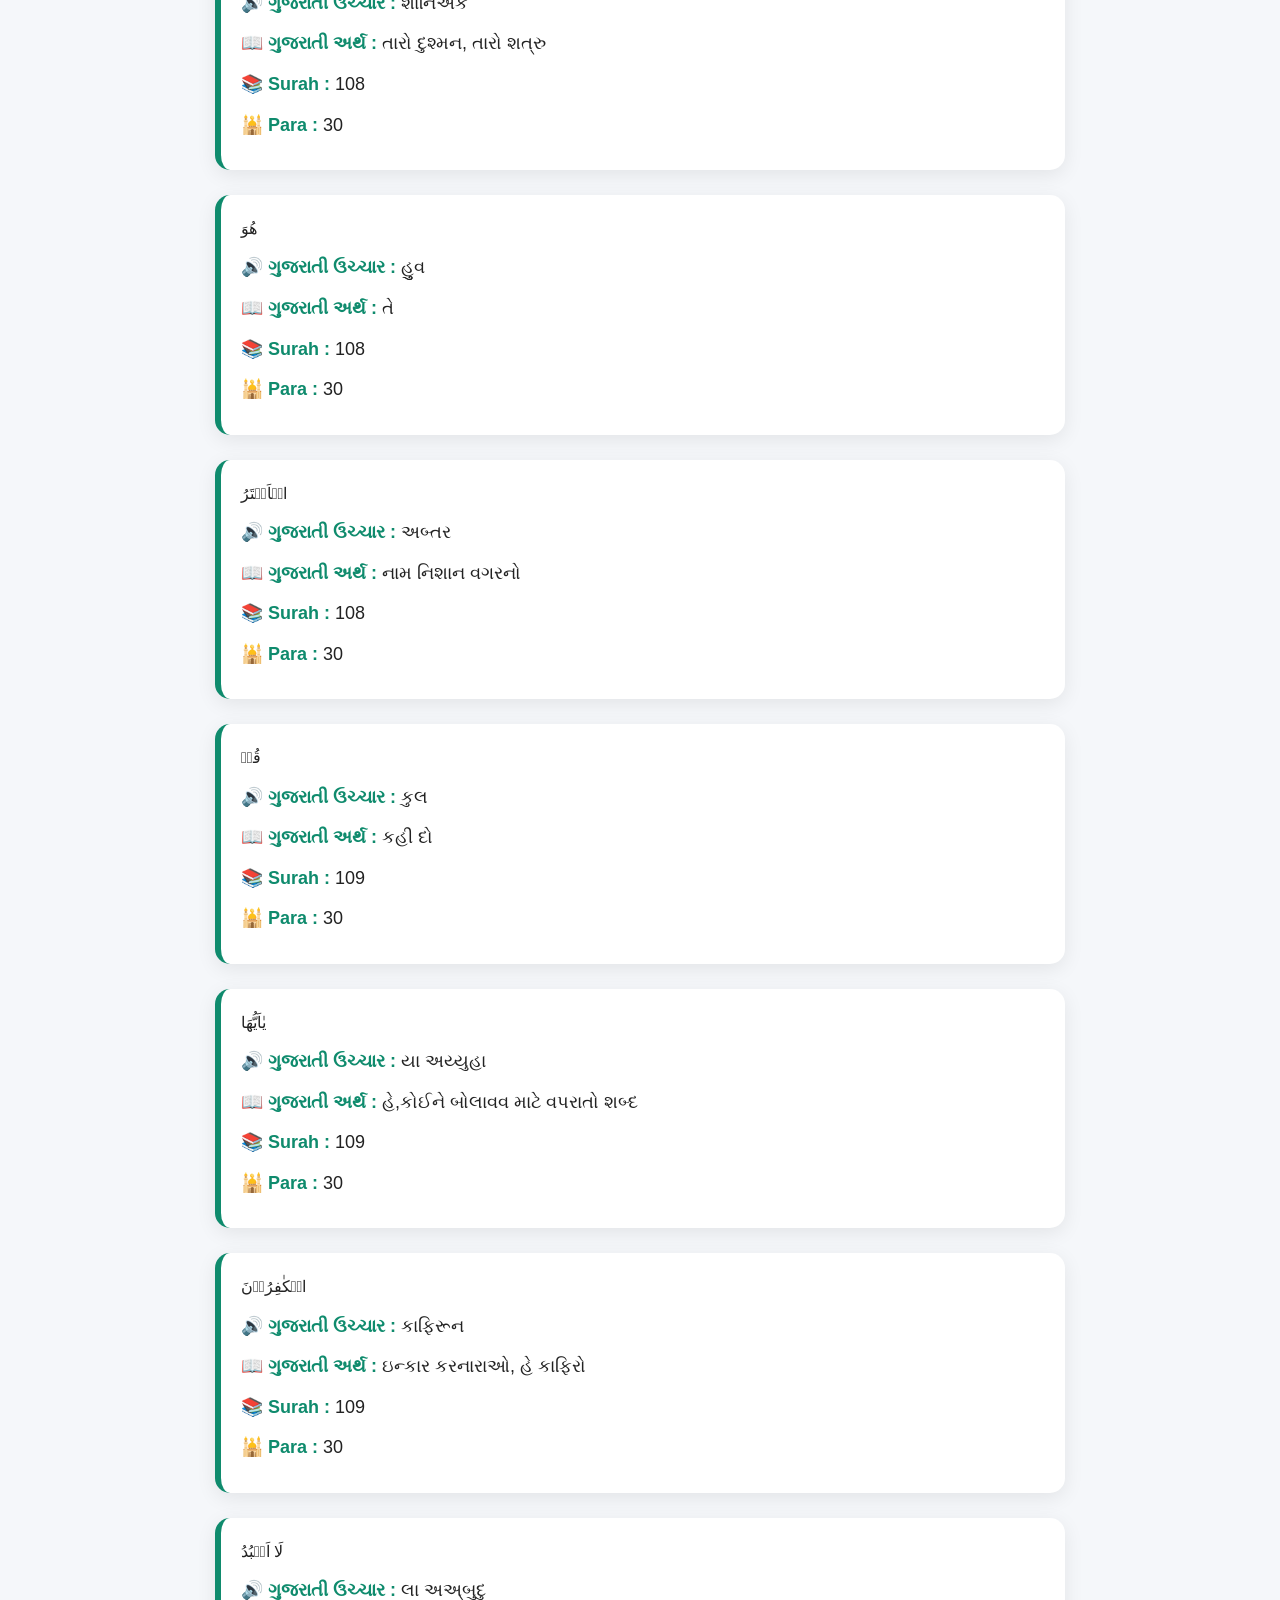
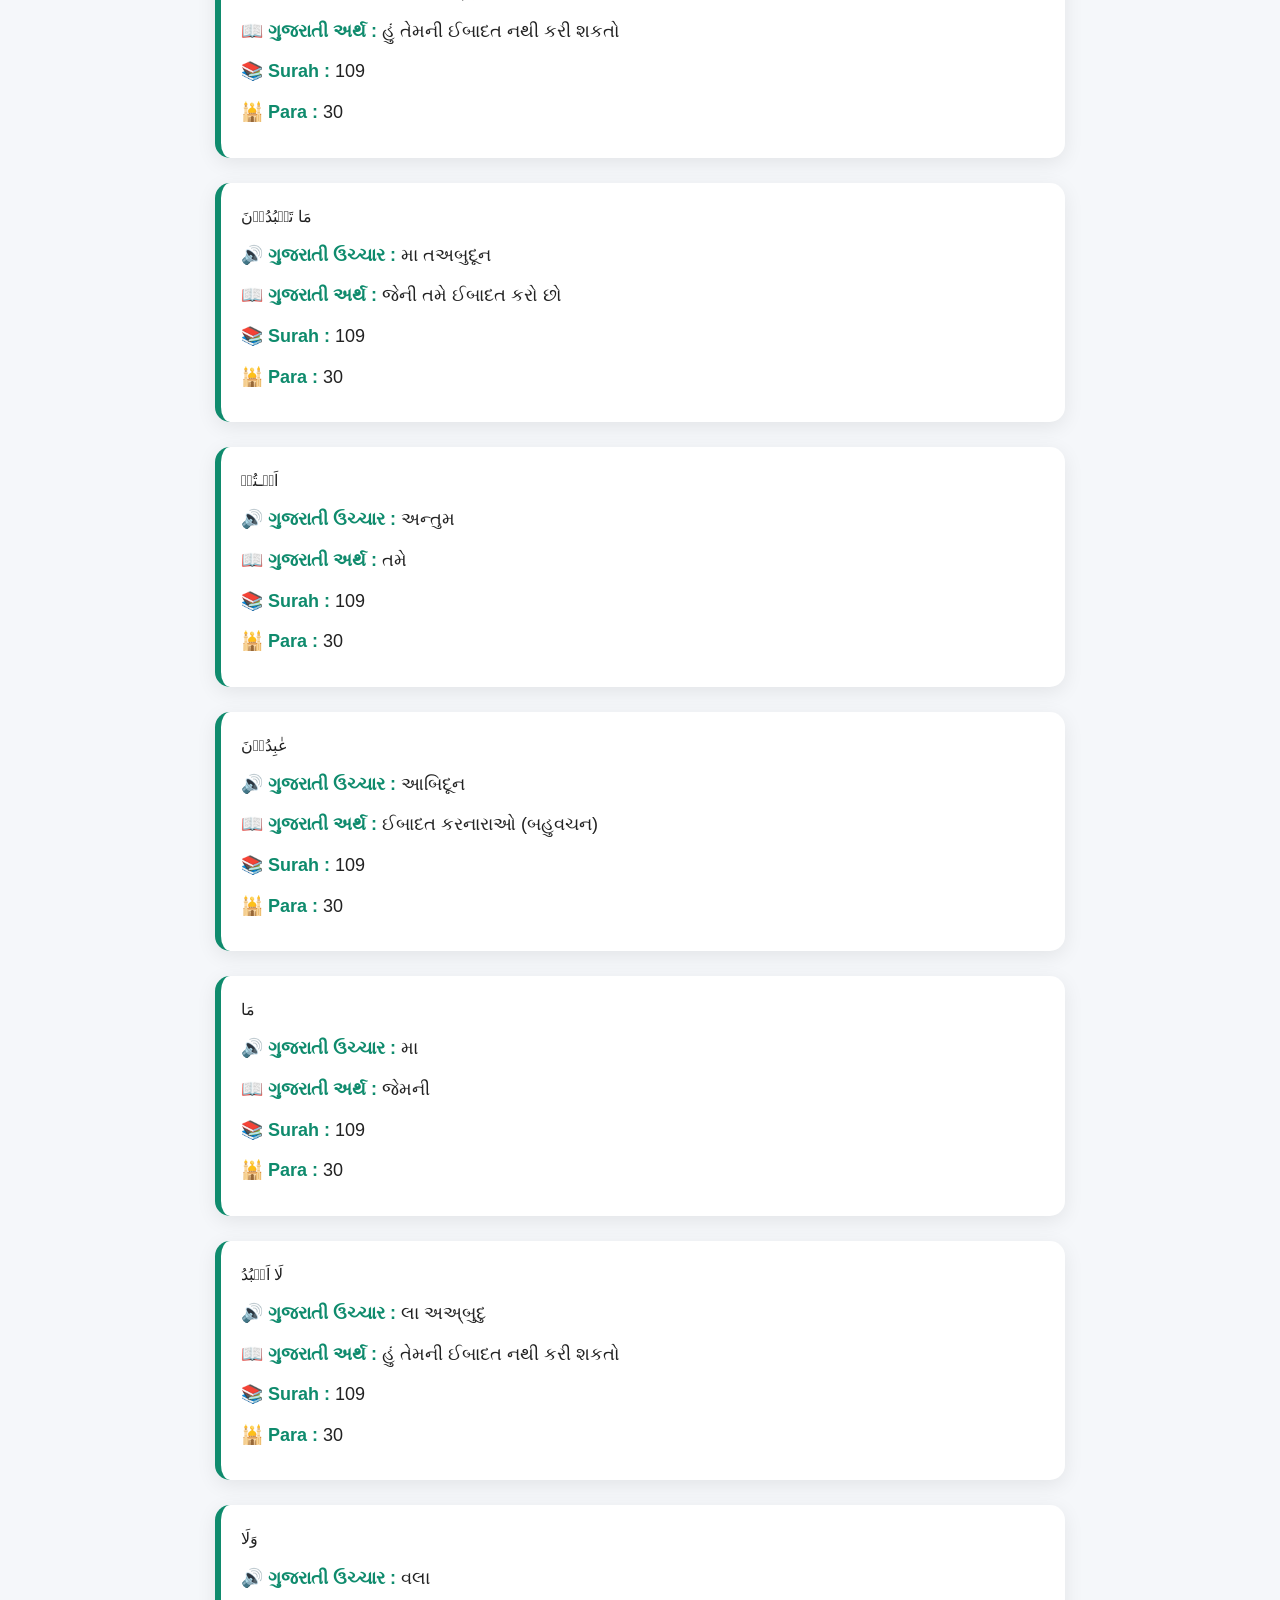
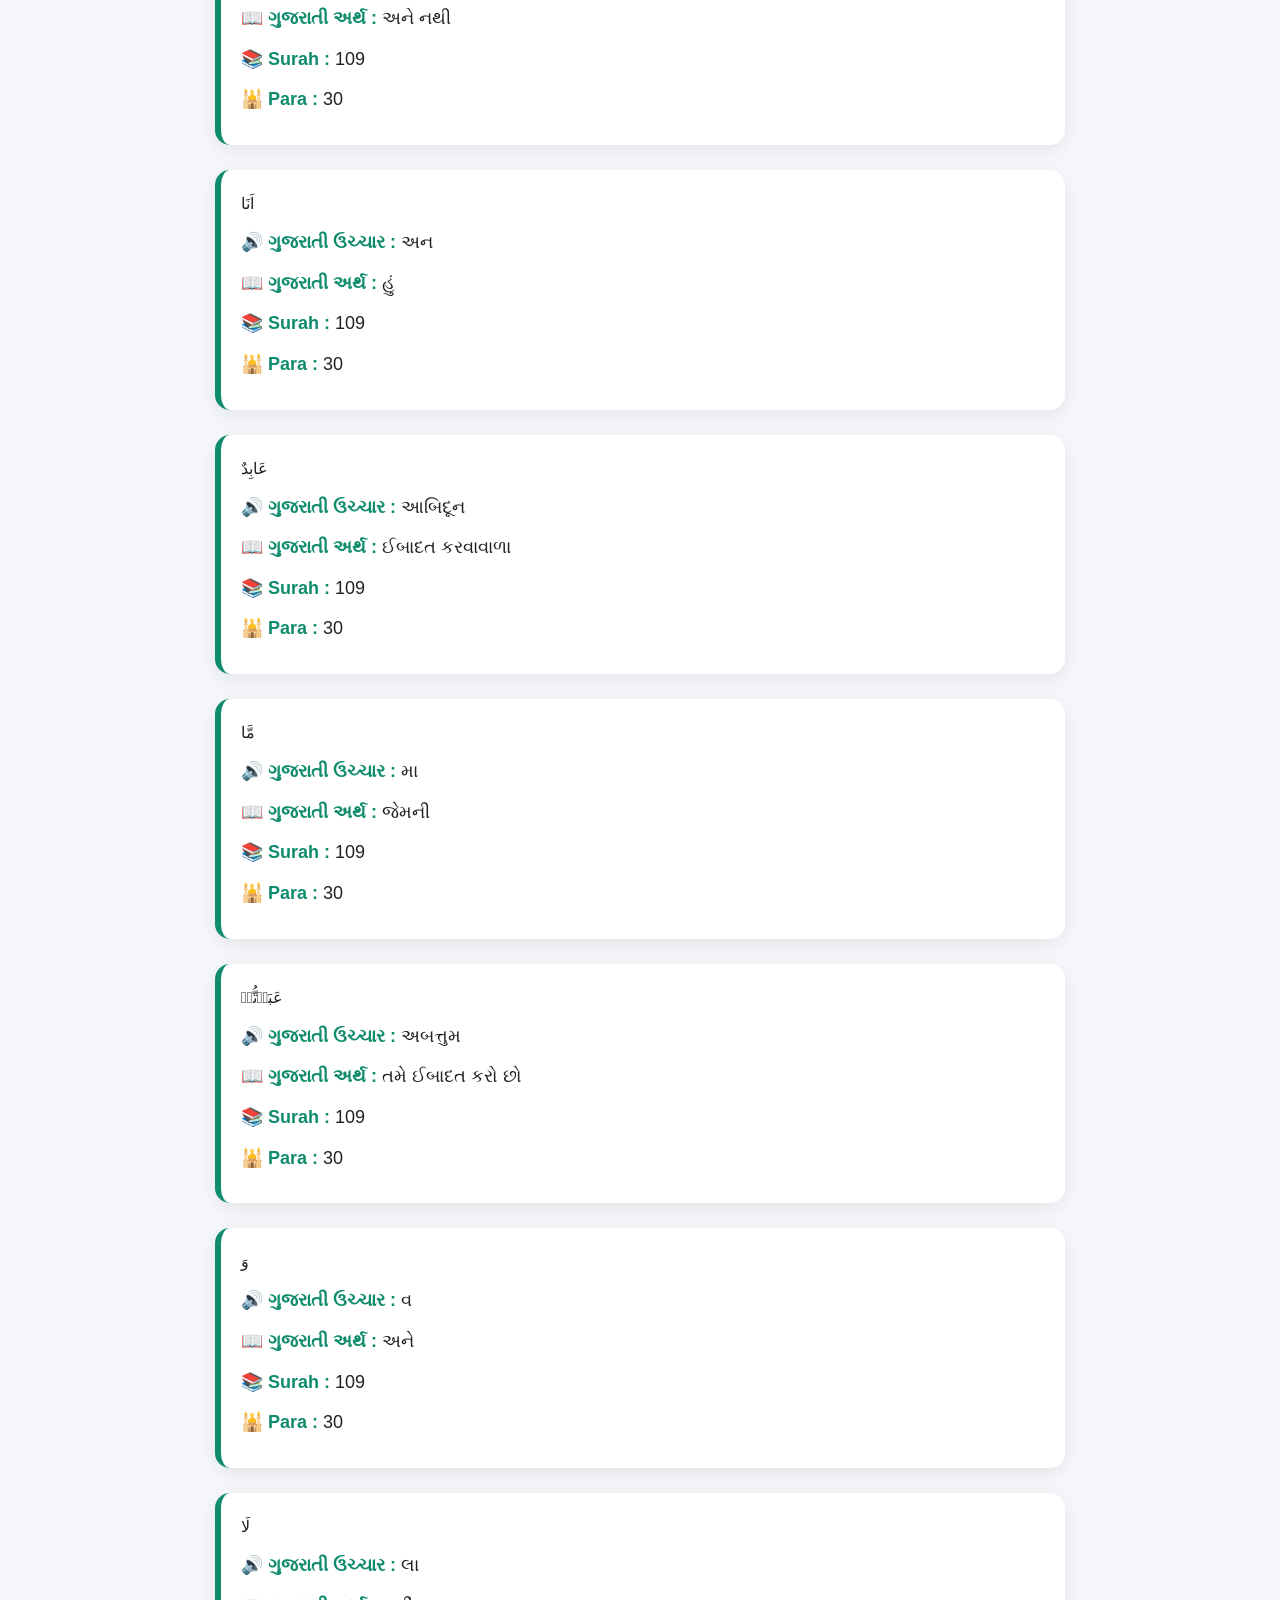
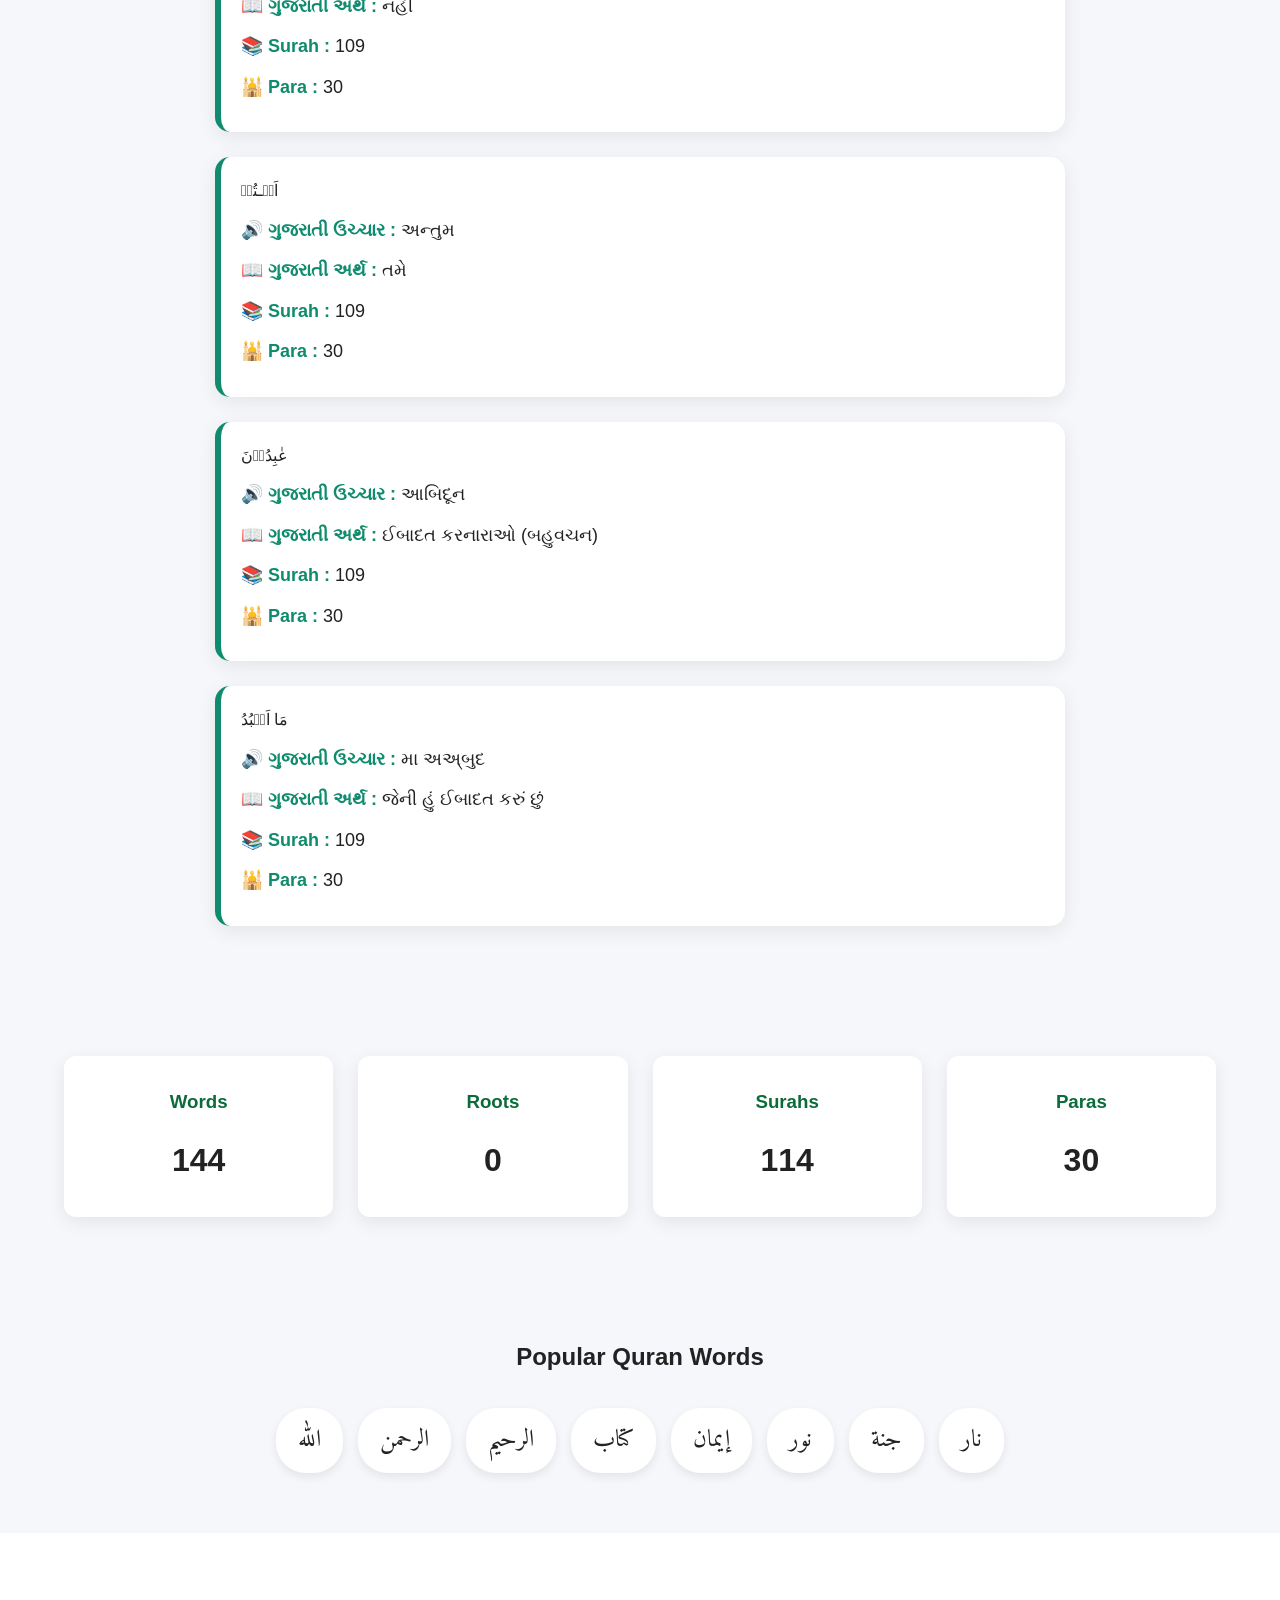
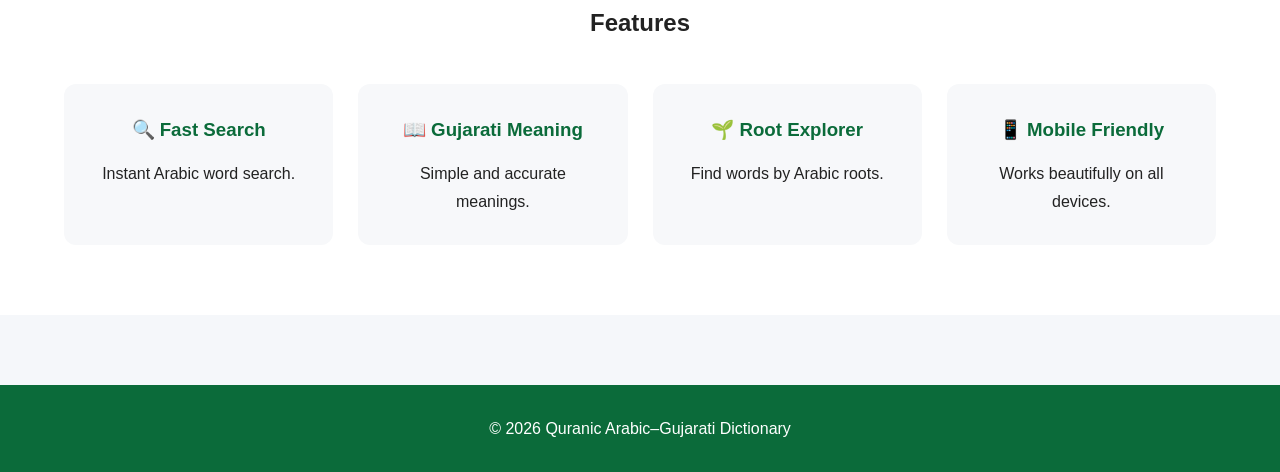
==== commit c3bd8142: "Update index.html" ====
--- a/index.html
+++ b/index.html
@@ -124,7 +124,7 @@
 </div>
 
     </div>
-
+<div id="suggestions" class="suggestions"></div>
 </section>
 <!-- ===========================
 SEARCH RESULTS
--- a/css/style.css
+++ b/css/style.css
@@ -49,85 +49,103 @@
 HEADER
 ========================== */
 
-header{
-
-    background:var(--primary);
-
-    color:white;
-
-    padding:18px 0;
-
-    box-shadow:0 2px 10px rgba(0,0,0,.10);
-
-}
-
-header .container{
-
-    display:flex;
-
-    justify-content:space-between;
-
-    align-items:center;
-
-    flex-wrap:wrap;
+.top-header{
+
+background:#0B6B3A;
+
+padding:18px 0;
+
+box-shadow:0 3px 12px rgba(0,0,0,.15);
+
+}
+
+.top-header .container{
+
+width:90%;
+
+max-width:1200px;
+
+margin:auto;
+
+display:flex;
+
+justify-content:space-between;
+
+align-items:center;
+
+flex-wrap:wrap;
 
 }
 
 .logo{
 
-    display:flex;
-
-    align-items:center;
-
-    gap:15px;
+display:flex;
+
+align-items:center;
+
+gap:15px;
+
+}
+
+.logo-icon{
+
+font-size:48px;
 
 }
 
 .logo h1{
 
-    font-size:28px;
-
-    font-weight:700;
-
-}
-
-.logo span{
-
-    display:block;
-
-    color:#dfeee4;
-
-    font-size:14px;
-
-}
-
-/* Navigation */
+color:white;
+
+font-size:34px;
+
+margin:0;
+
+}
+
+.logo p{
+
+color:#d9f3df;
+
+margin-top:4px;
+
+font-size:15px;
+
+}
 
 nav ul{
 
-    display:flex;
-
-    list-style:none;
-
-    gap:30px;
+display:flex;
+
+list-style:none;
+
+gap:25px;
 
 }
 
 nav a{
 
-    text-decoration:none;
-
-    color:white;
-
-    font-weight:500;
-
-    transition:.3s;
+color:white;
+
+text-decoration:none;
+
+font-size:18px;
+
+font-weight:600;
+
+padding:8px 12px;
+
+border-radius:6px;
+
+transition:.3s;
 
 }
 
 nav a:hover{
 
-    color:var(--secondary);
+background:white;
+
+color:#0B6B3A;
 
 }
 
@@ -886,3 +904,62 @@
 }
 
 }
+/* ===========================
+SURAH INFO CARD
+=========================== */
+
+.surah-info-card{
+
+background:#ffffff;
+
+padding:25px;
+
+border-radius:12px;
+
+box-shadow:0 3px 12px rgba(0,0,0,.08);
+
+}
+
+.surah-info-card h2{
+
+text-align:center;
+
+font-family:'Amiri',serif;
+
+font-size:42px;
+
+color:#0B6B3A;
+
+margin-bottom:20px;
+
+}
+
+.surah-meta{
+
+display:flex;
+
+justify-content:center;
+
+flex-wrap:wrap;
+
+gap:15px;
+
+}
+
+.surah-meta span{
+
+background:#f3f8f4;
+
+padding:10px 18px;
+
+border-radius:30px;
+
+font-weight:600;
+
+color:#0B6B3A;
+
+font-size:16px;
+
+border:1px solid #d8e8dc;
+
+}
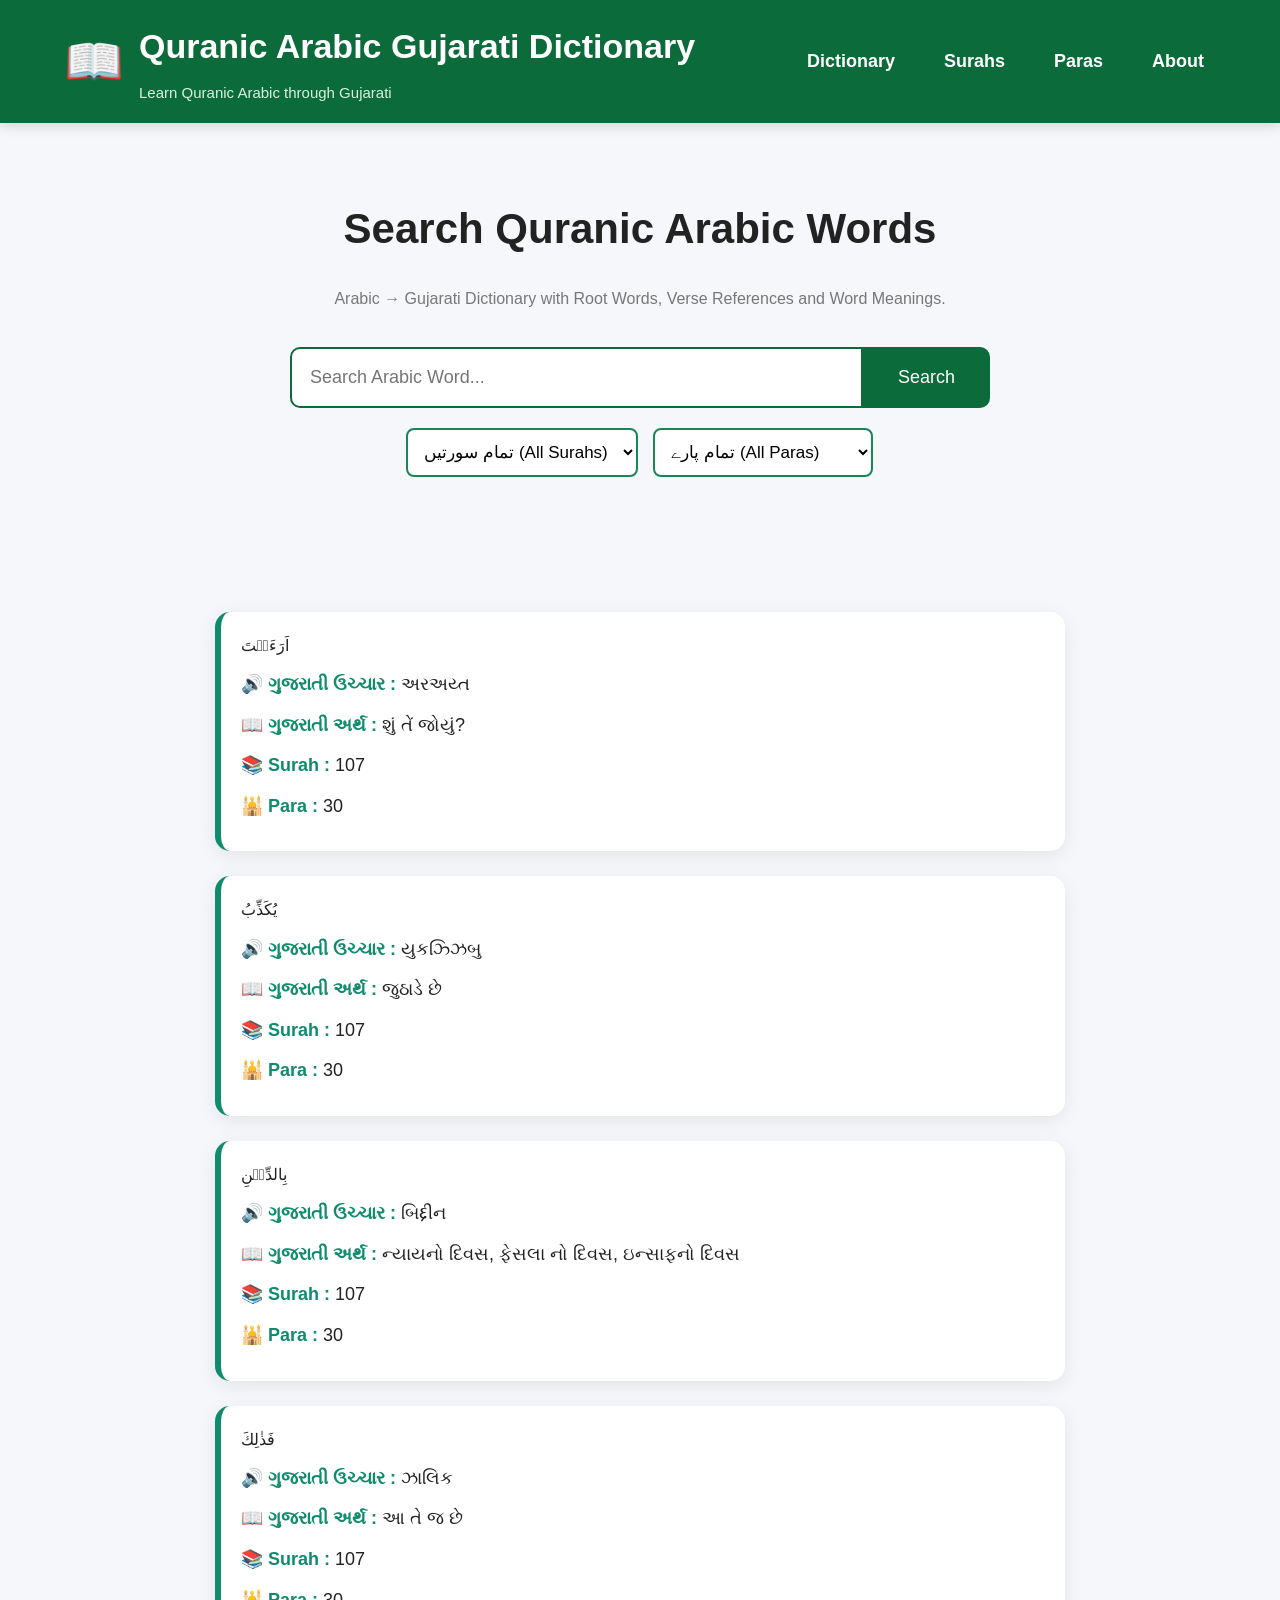
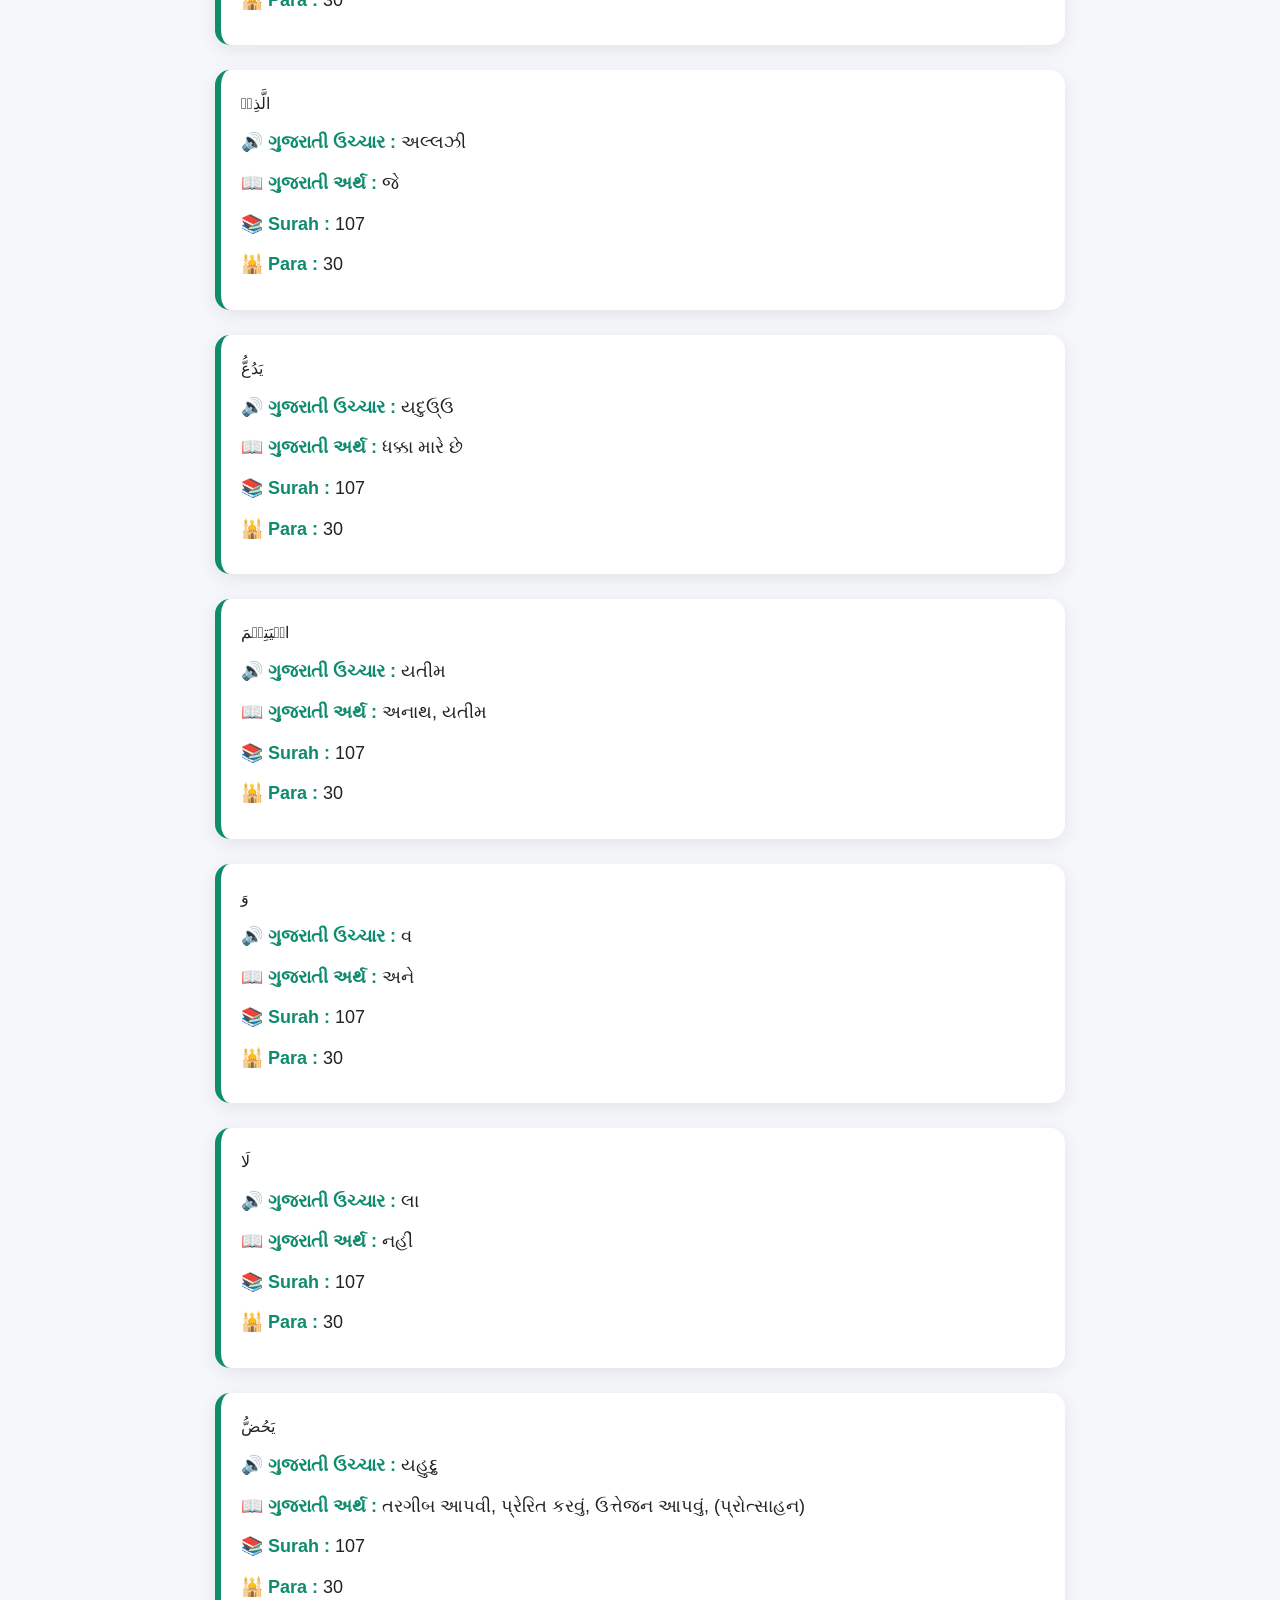
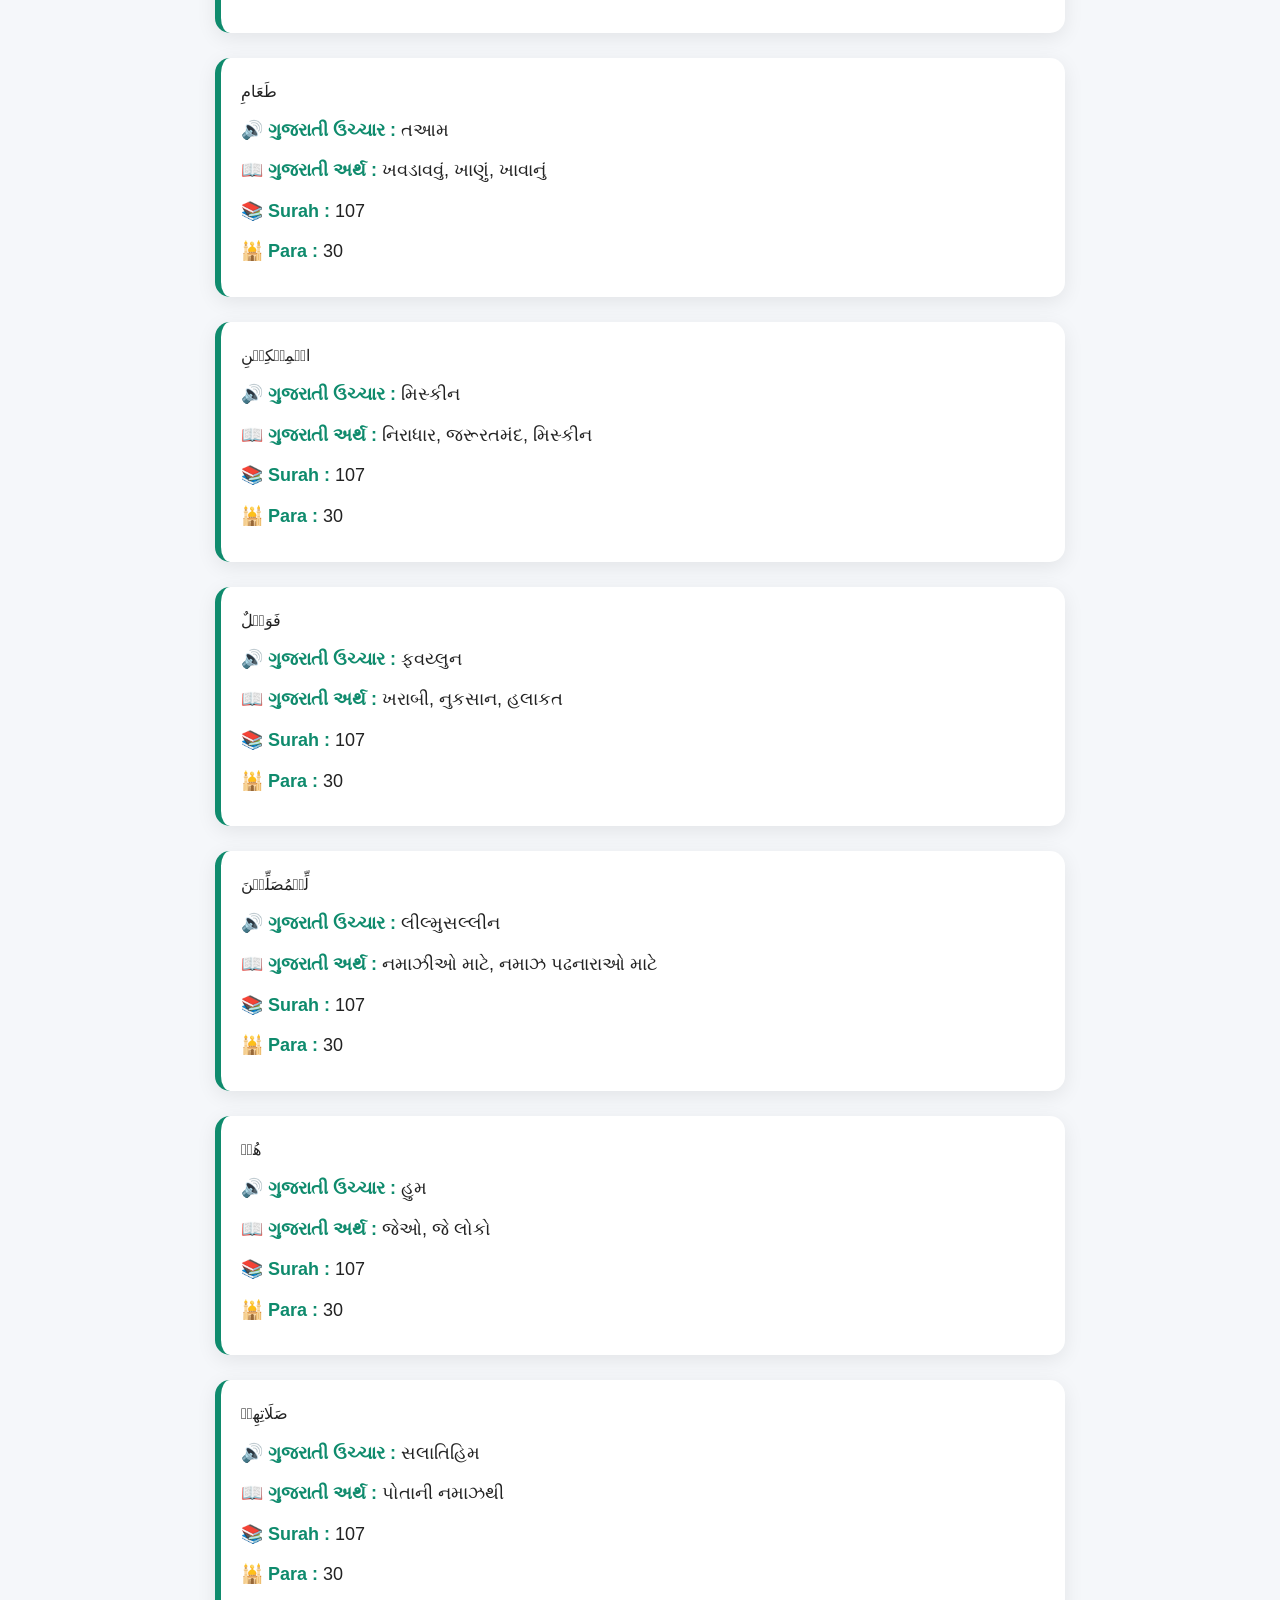
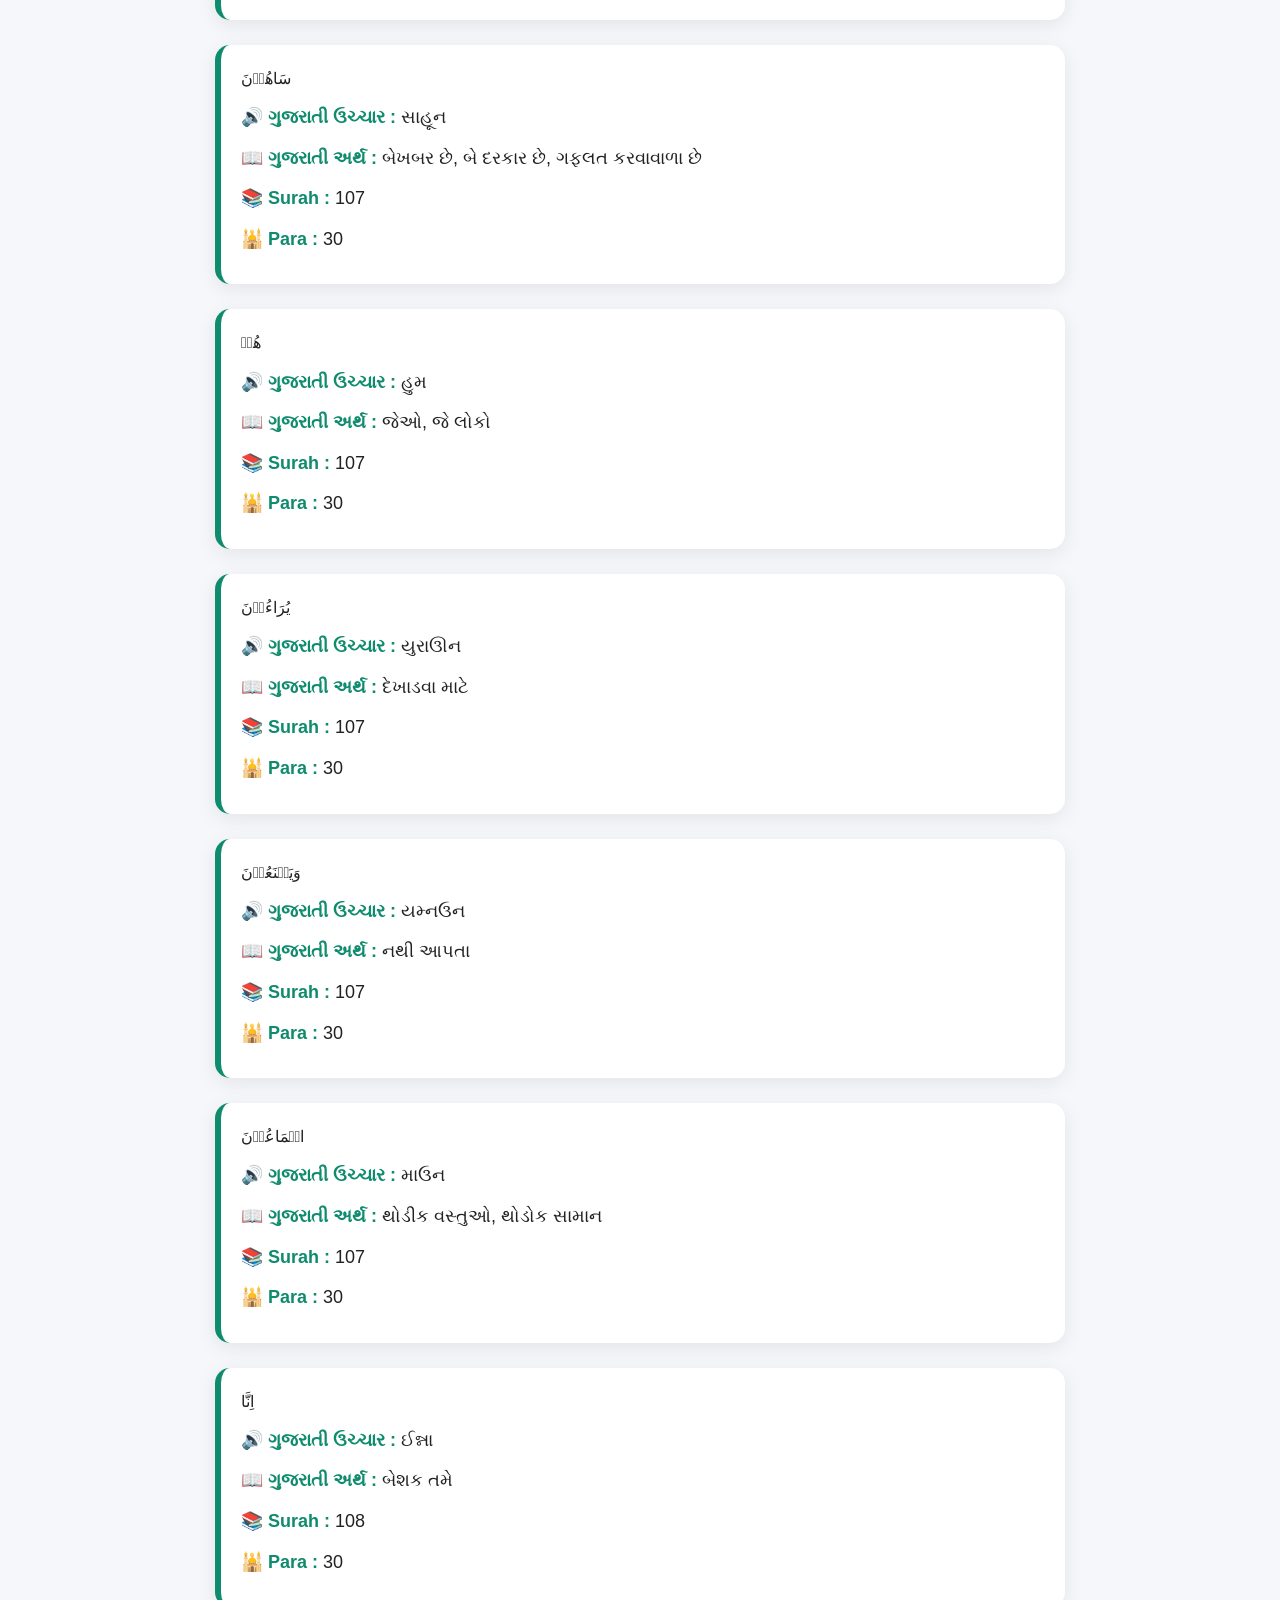
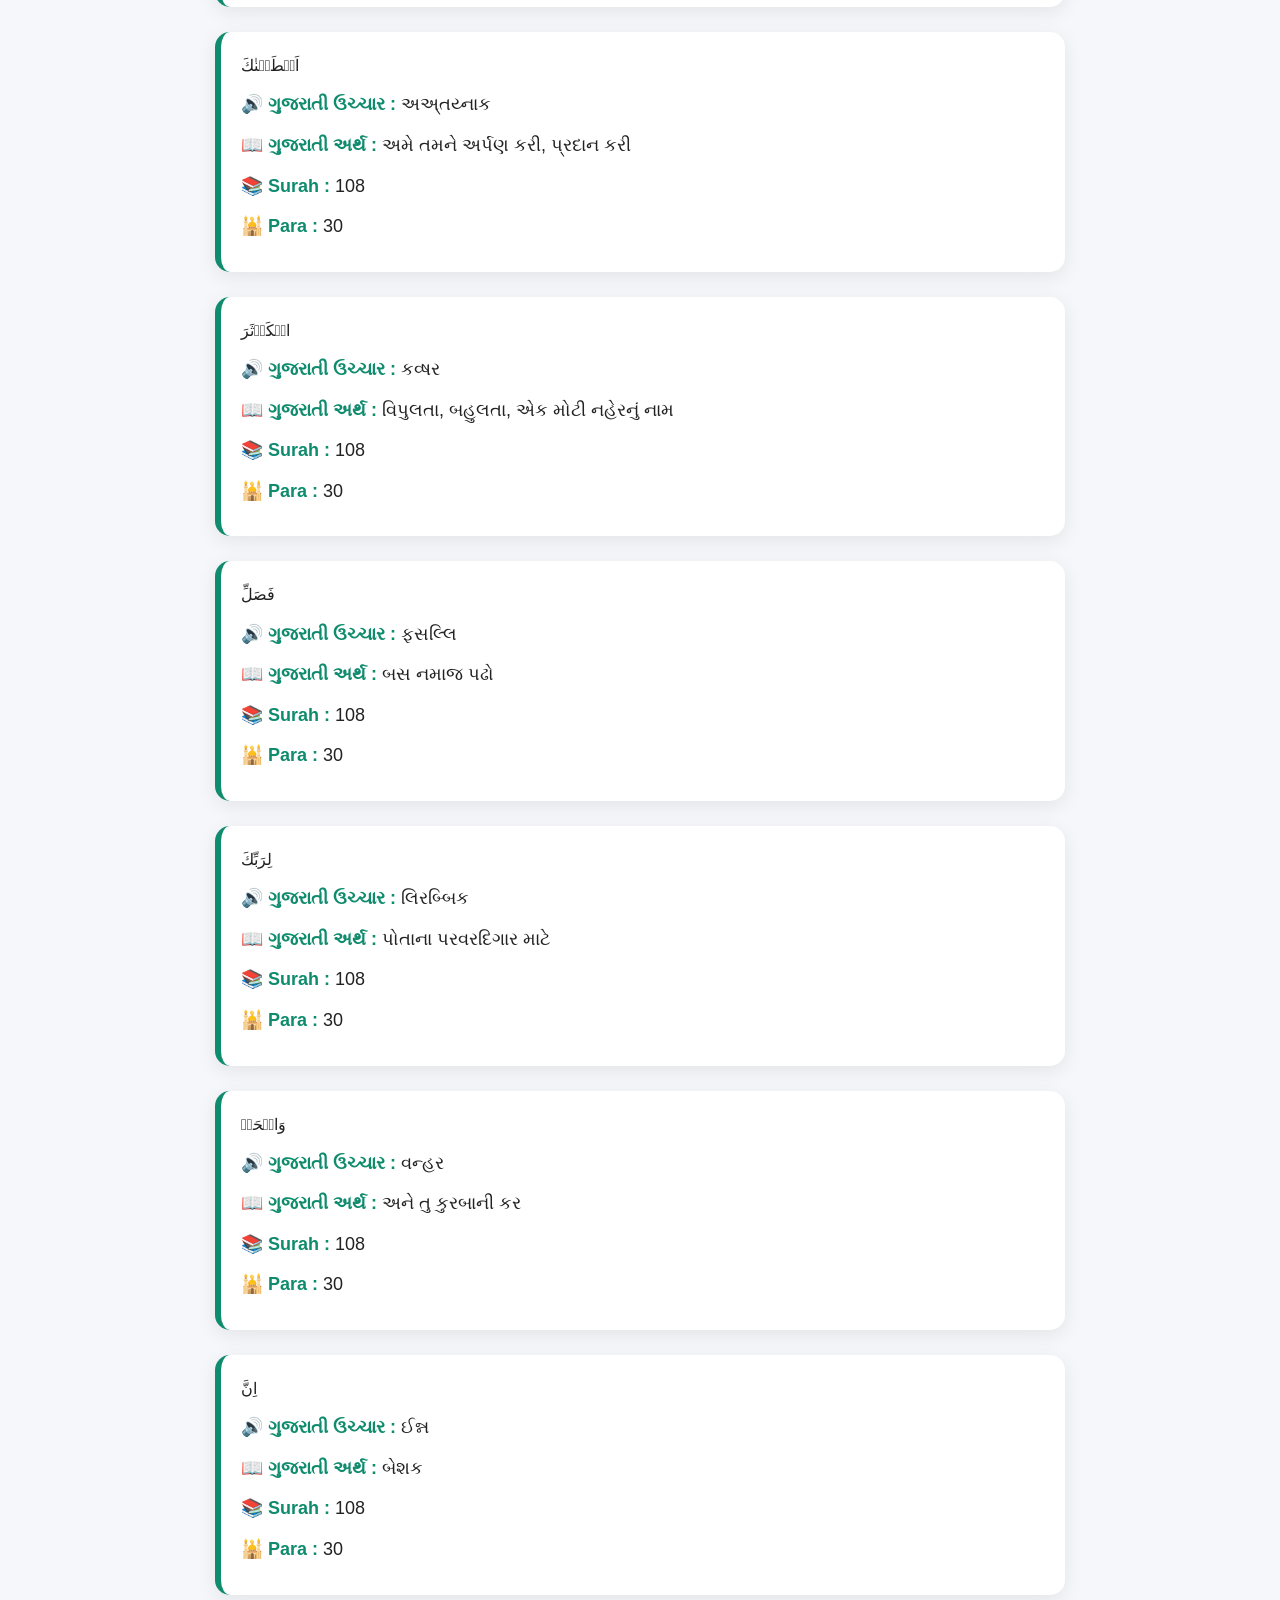
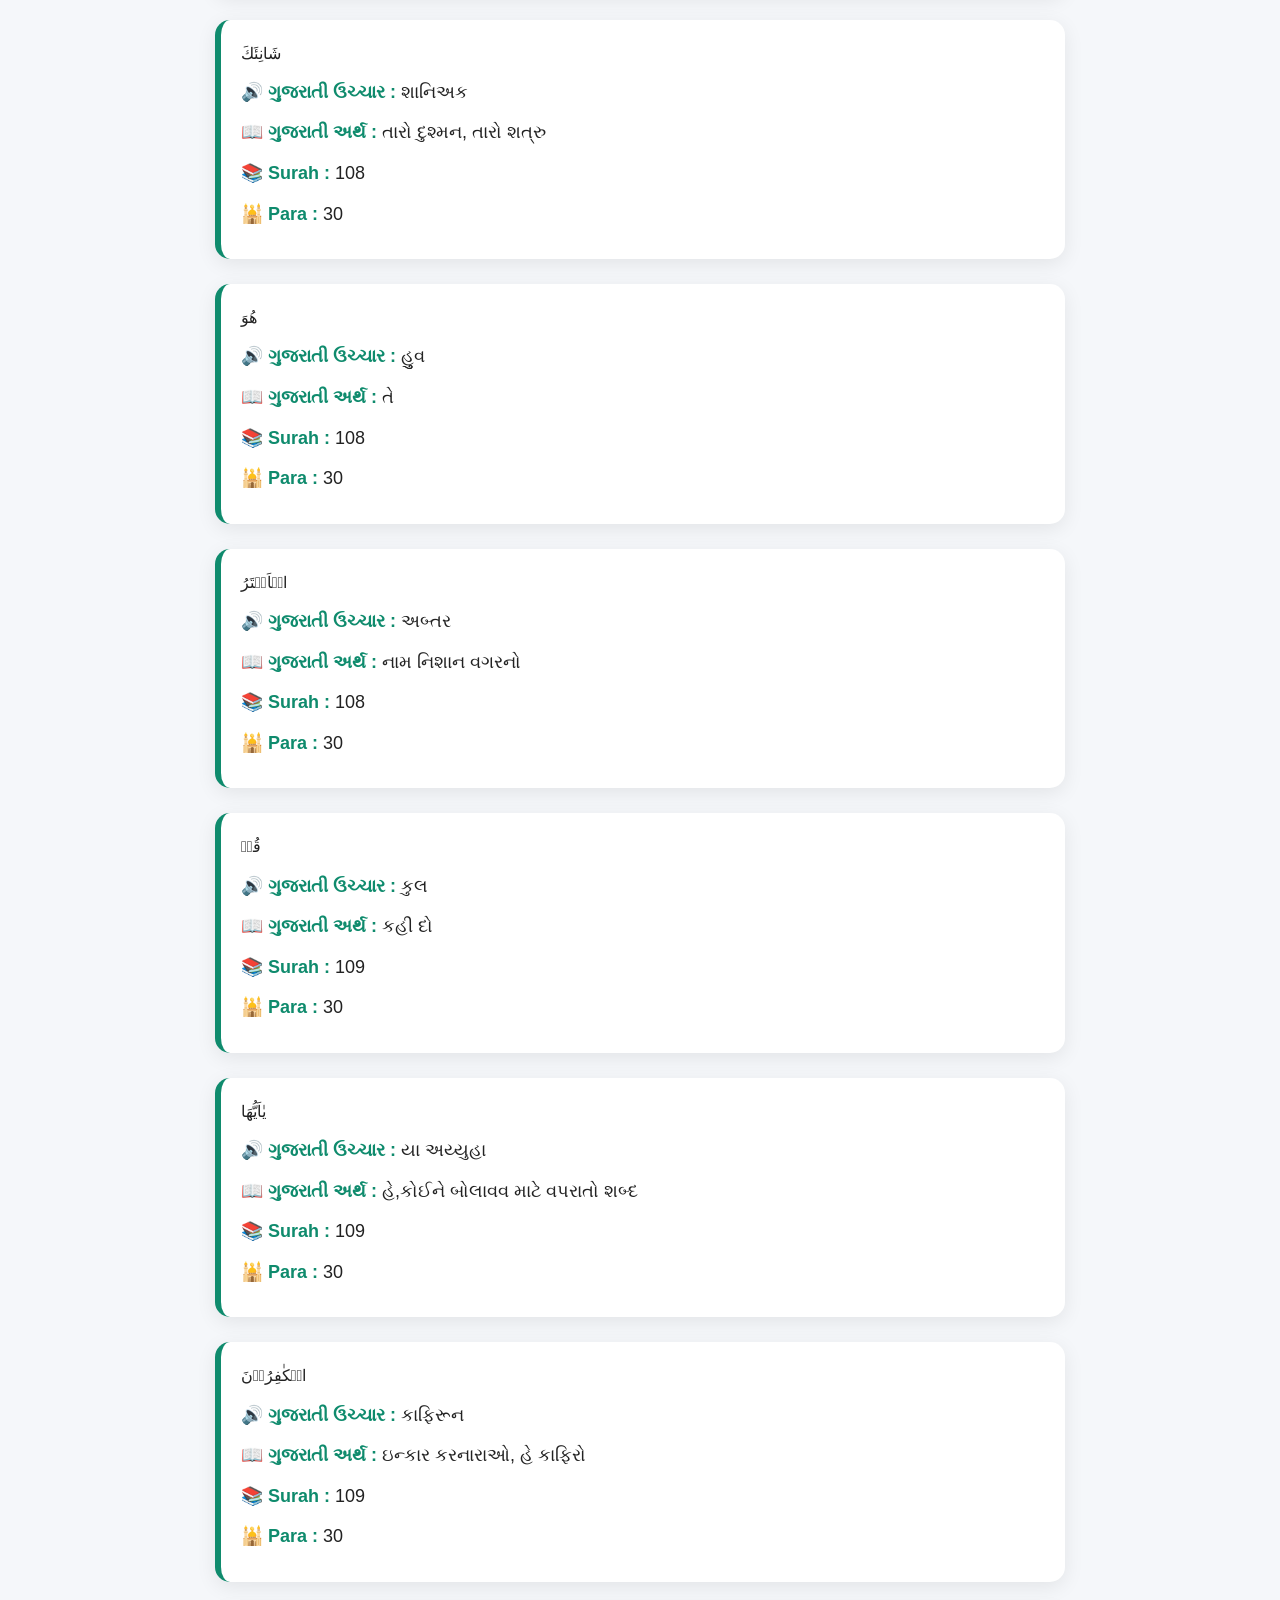
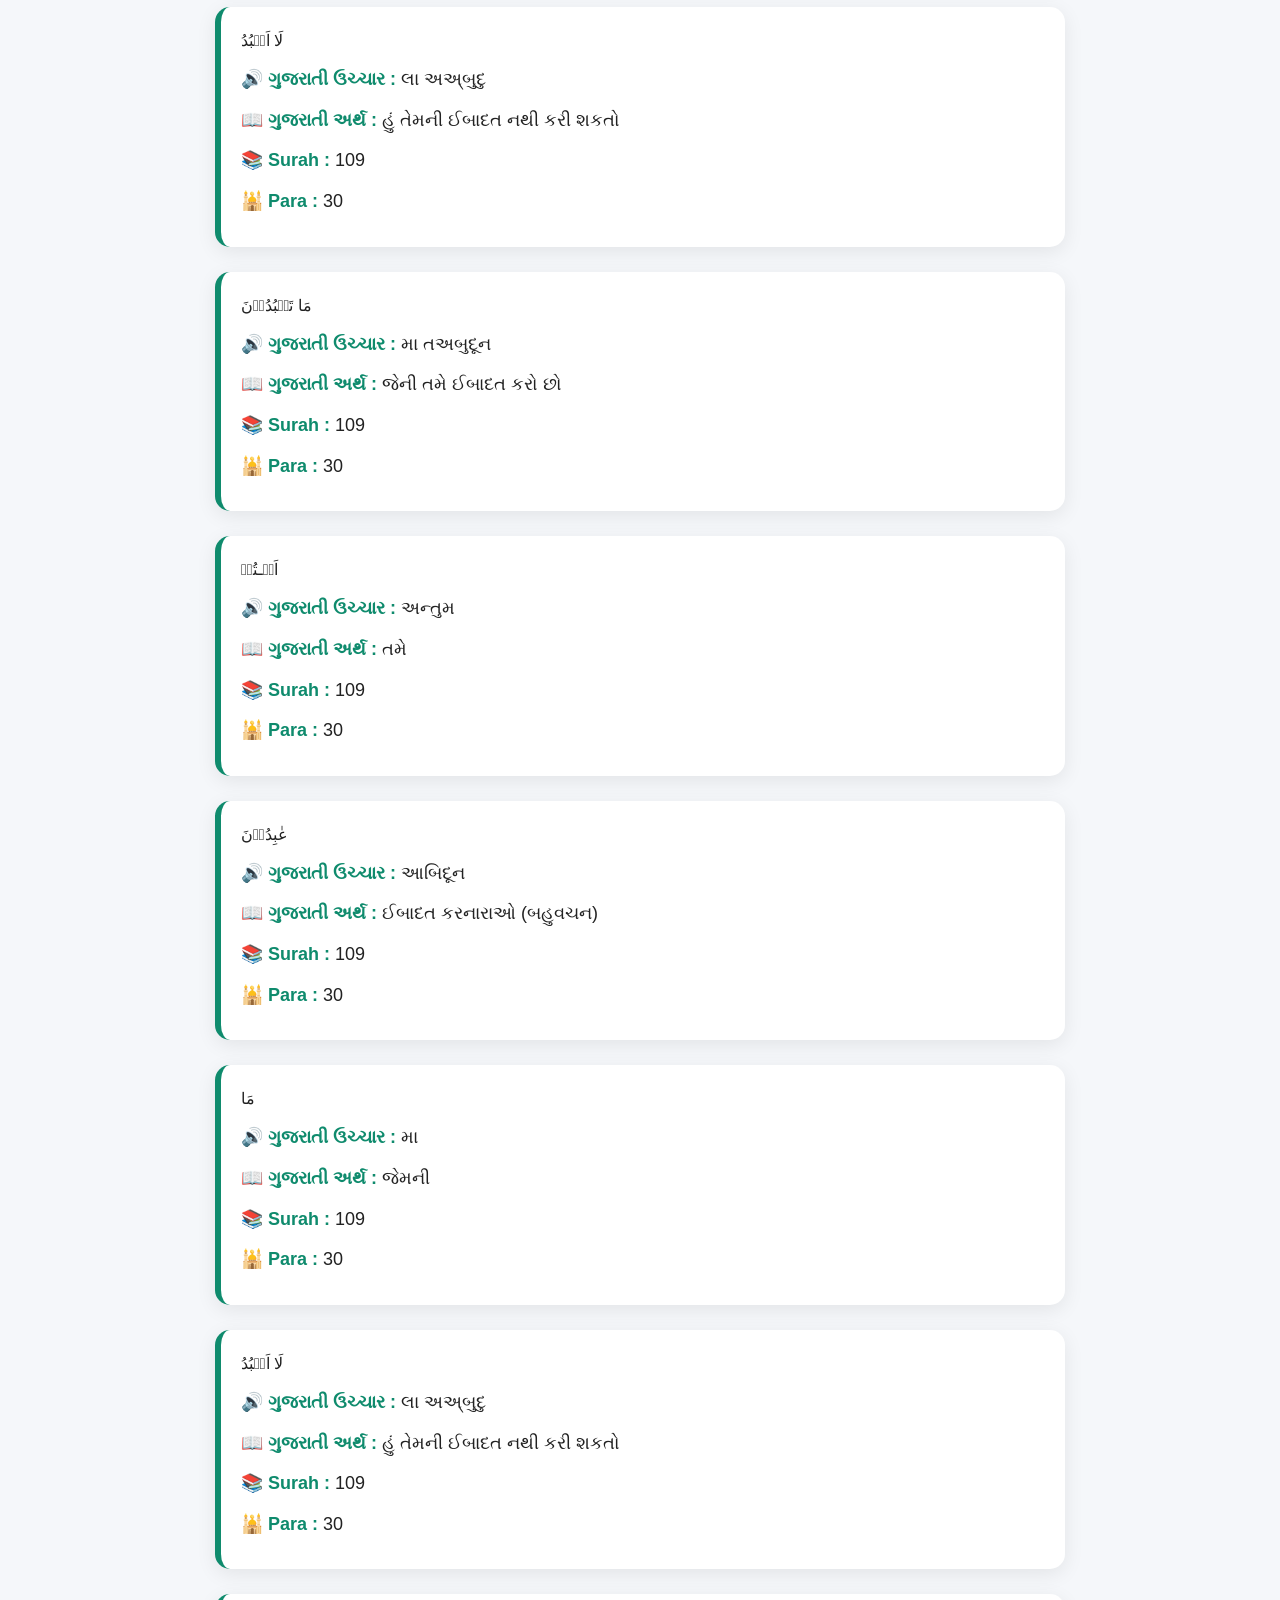
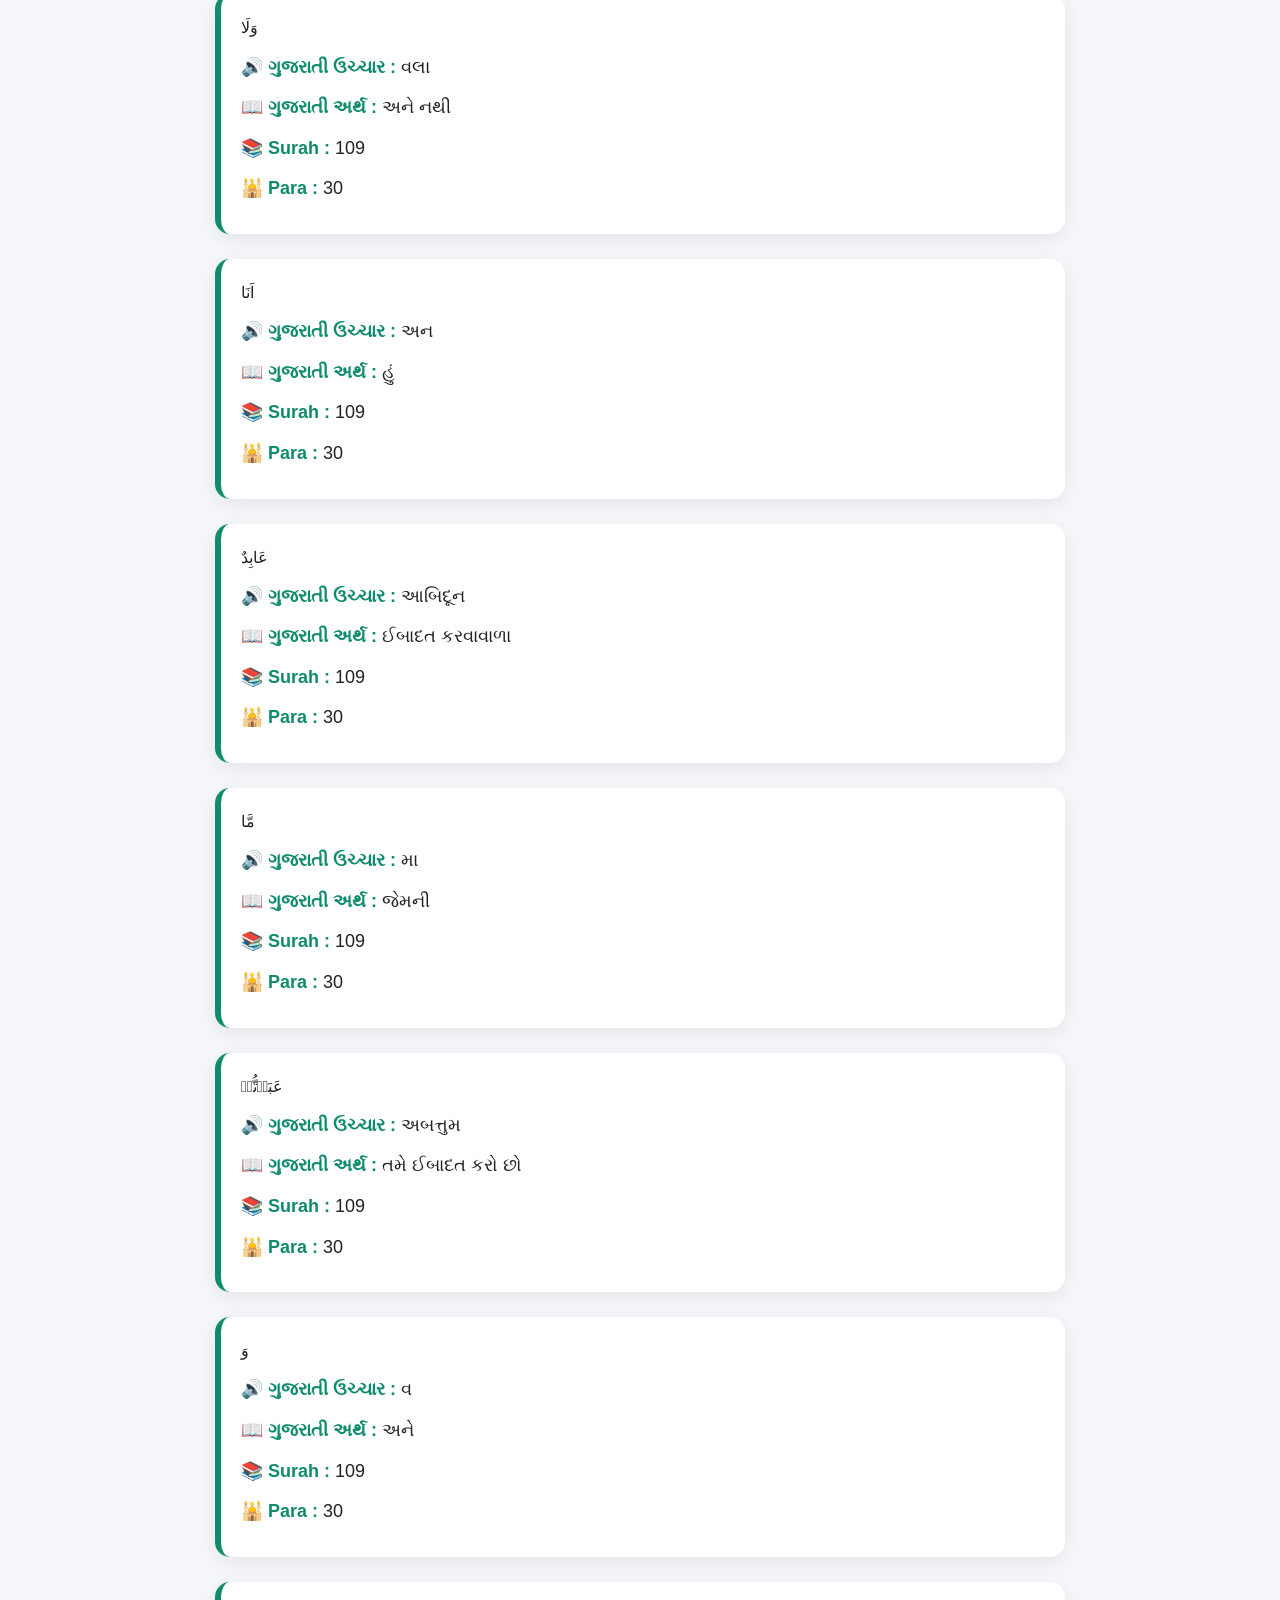
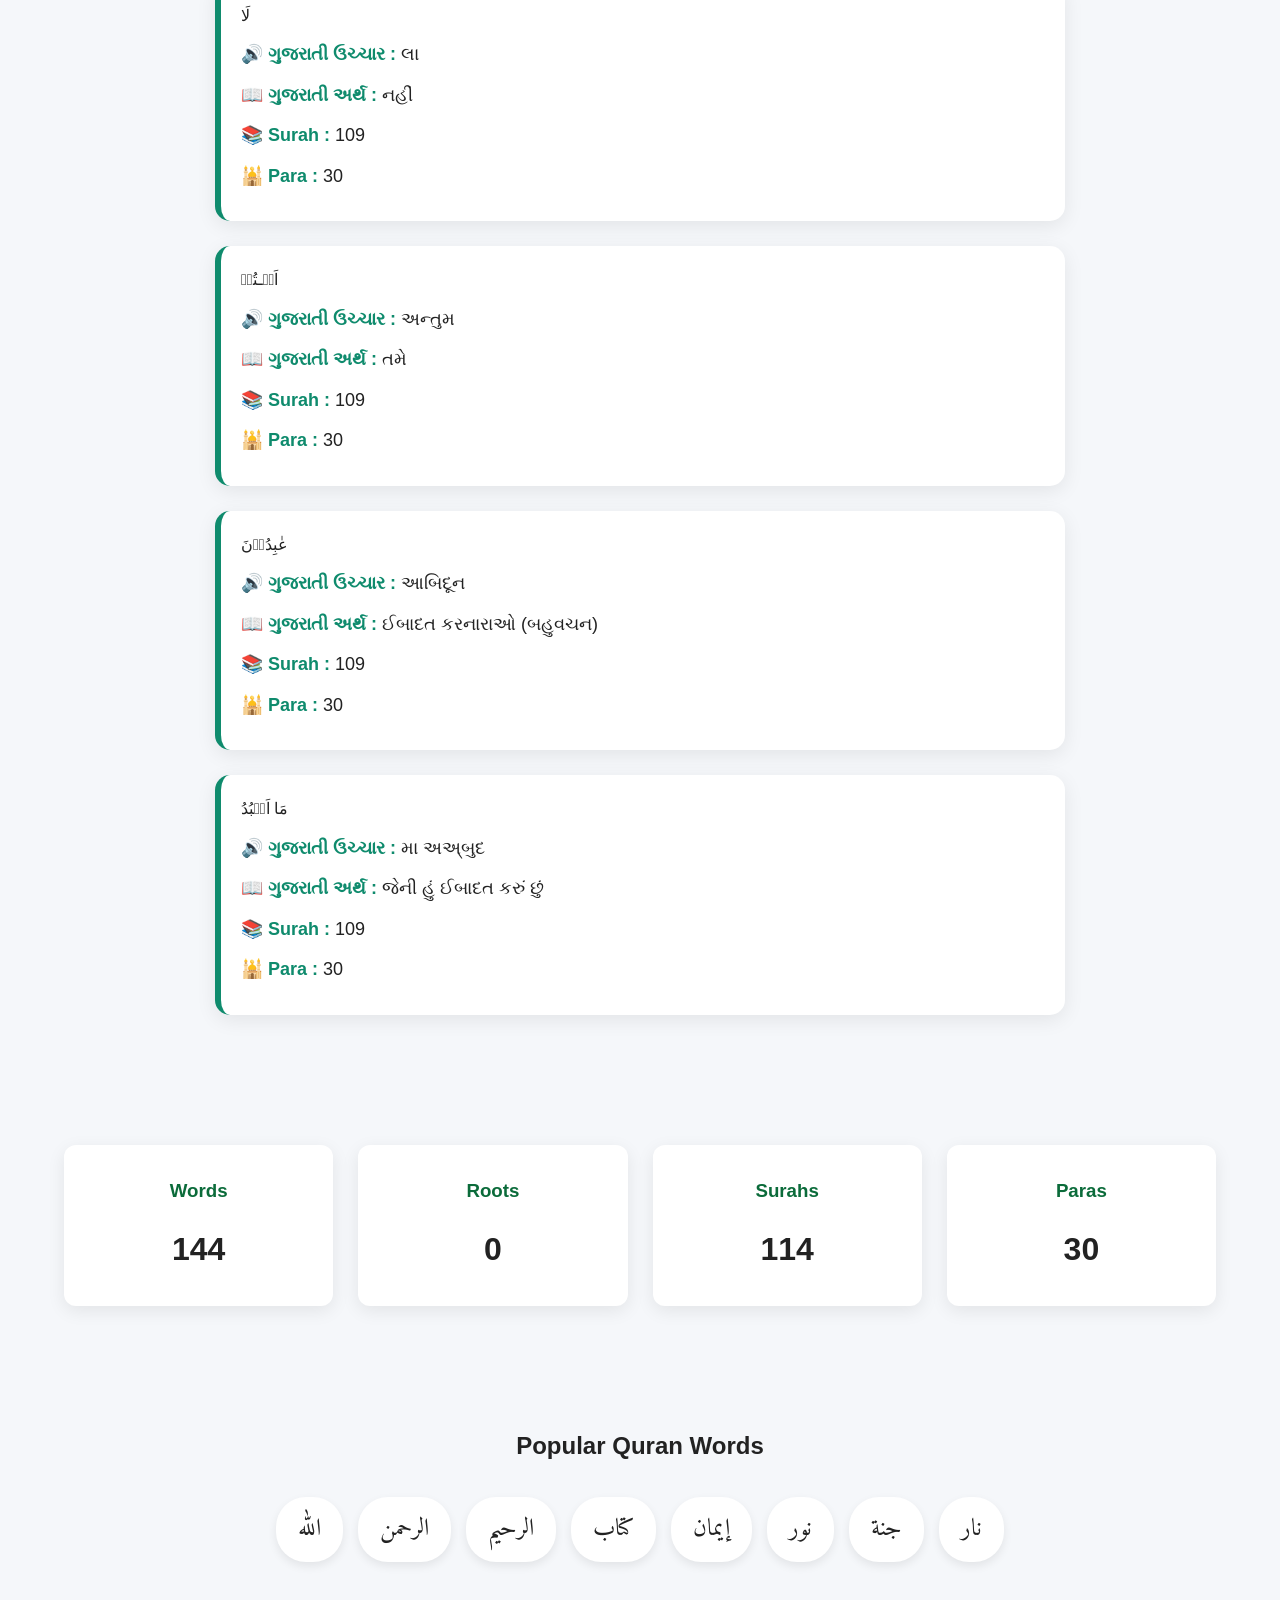
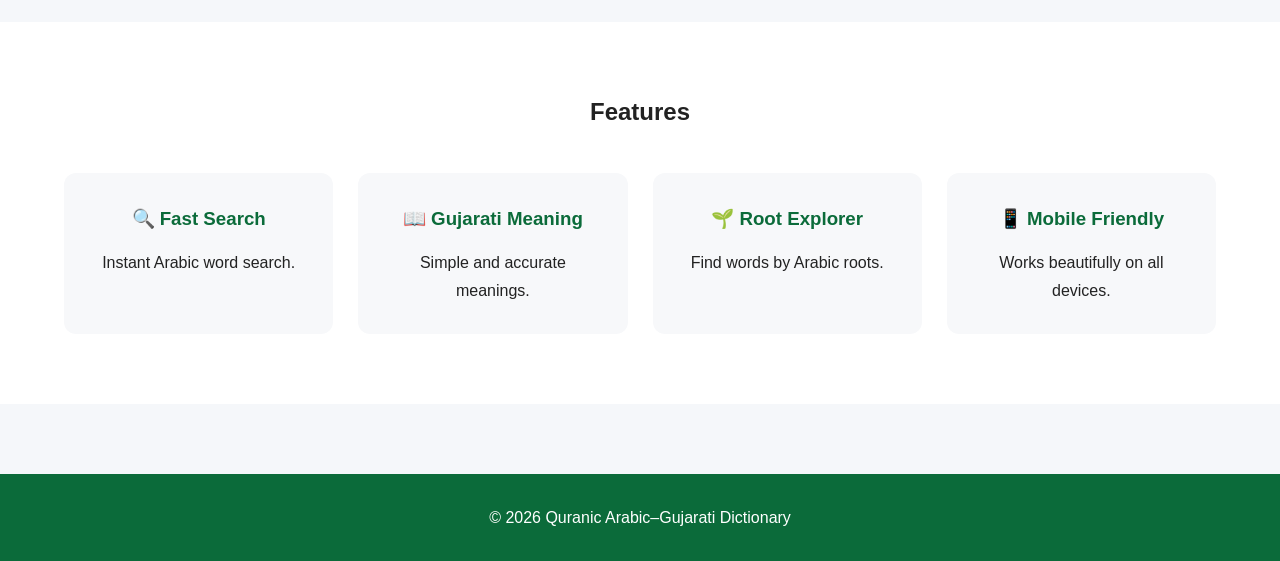
==== commit 8eb3d764: "Update index.html" ====
--- a/index.html
+++ b/index.html
@@ -122,9 +122,24 @@
 </button>
 
 </div>
-
-    </div>
 <div id="suggestions" class="suggestions"></div>
+        <div class="filter-bar">
+
+<select id="surahFilter">
+
+<option value="">تمام سورتیں (All Surahs)</option>
+
+</select>
+
+<select id="paraFilter">
+
+<option value="">تمام پارے (All Paras)</option>
+
+</select>
+
+</div>
+    </div>
+
 </section>
 <!-- ===========================
 SEARCH RESULTS
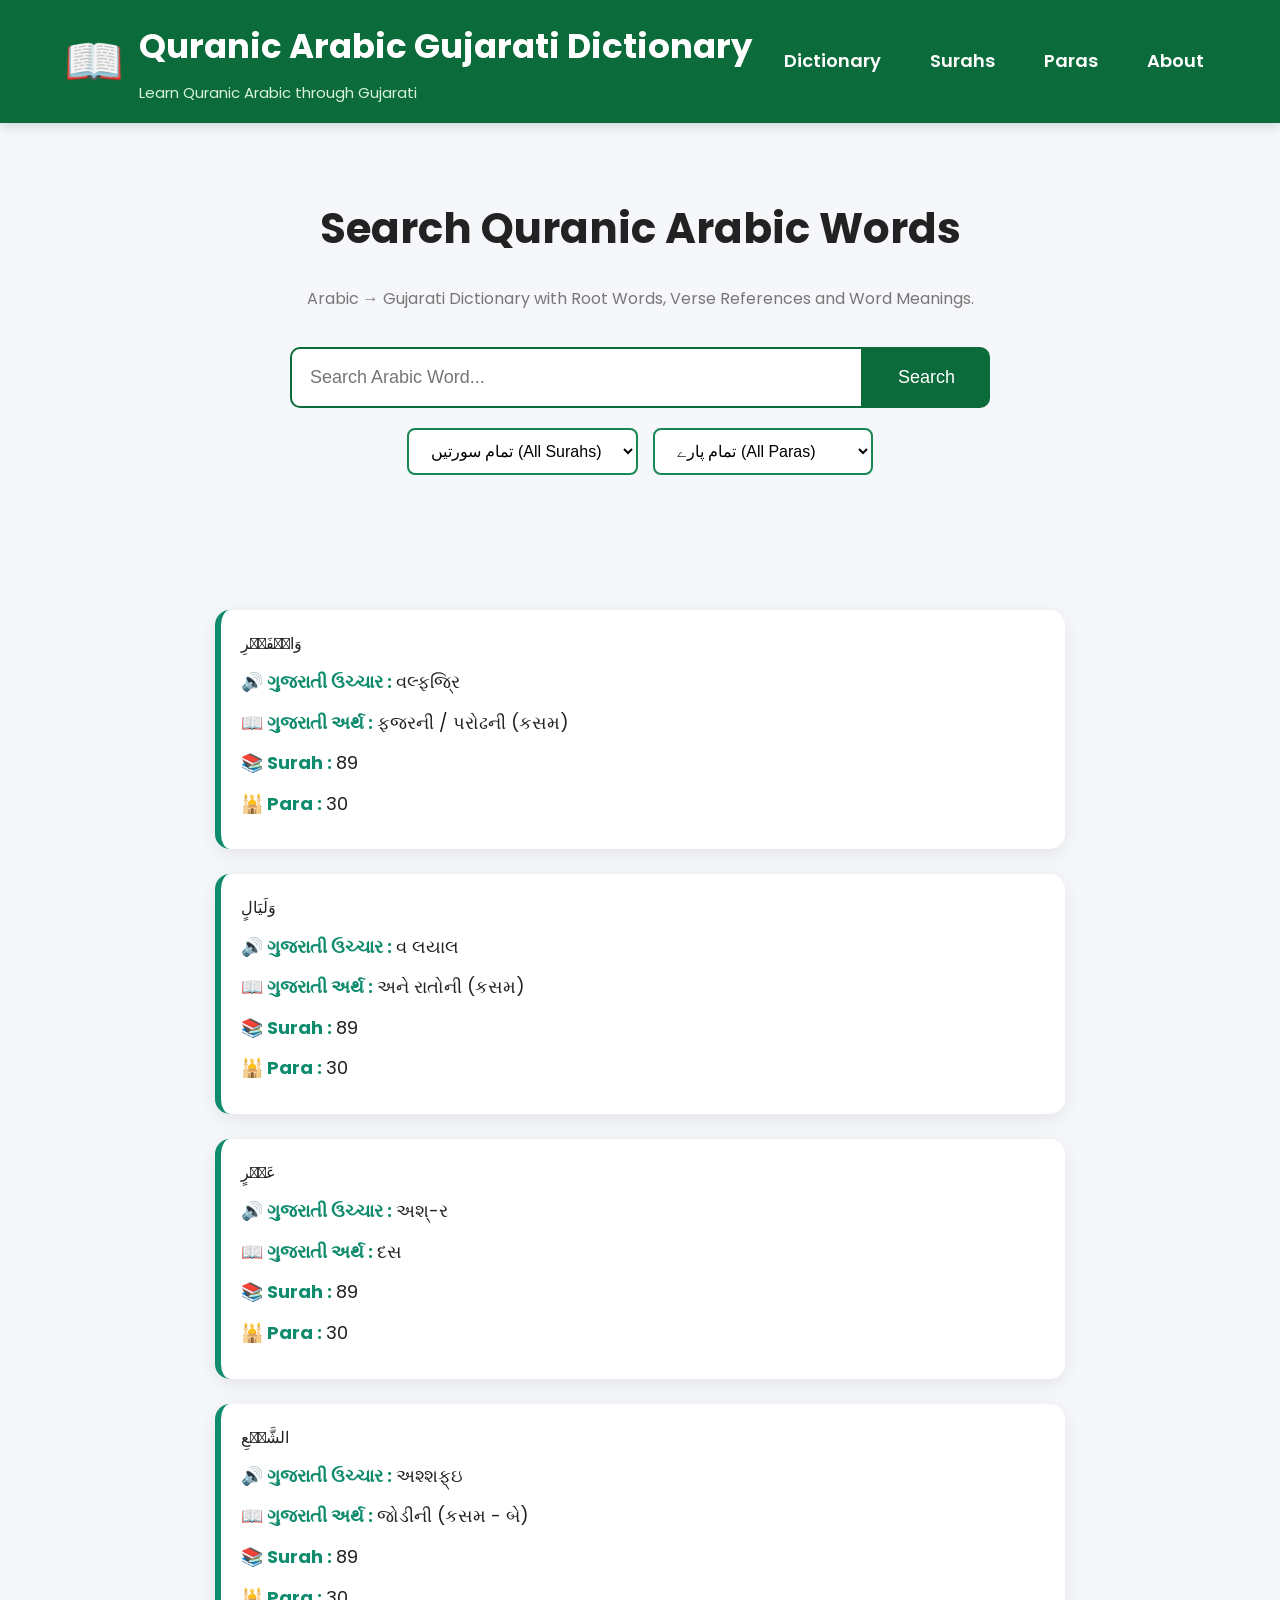
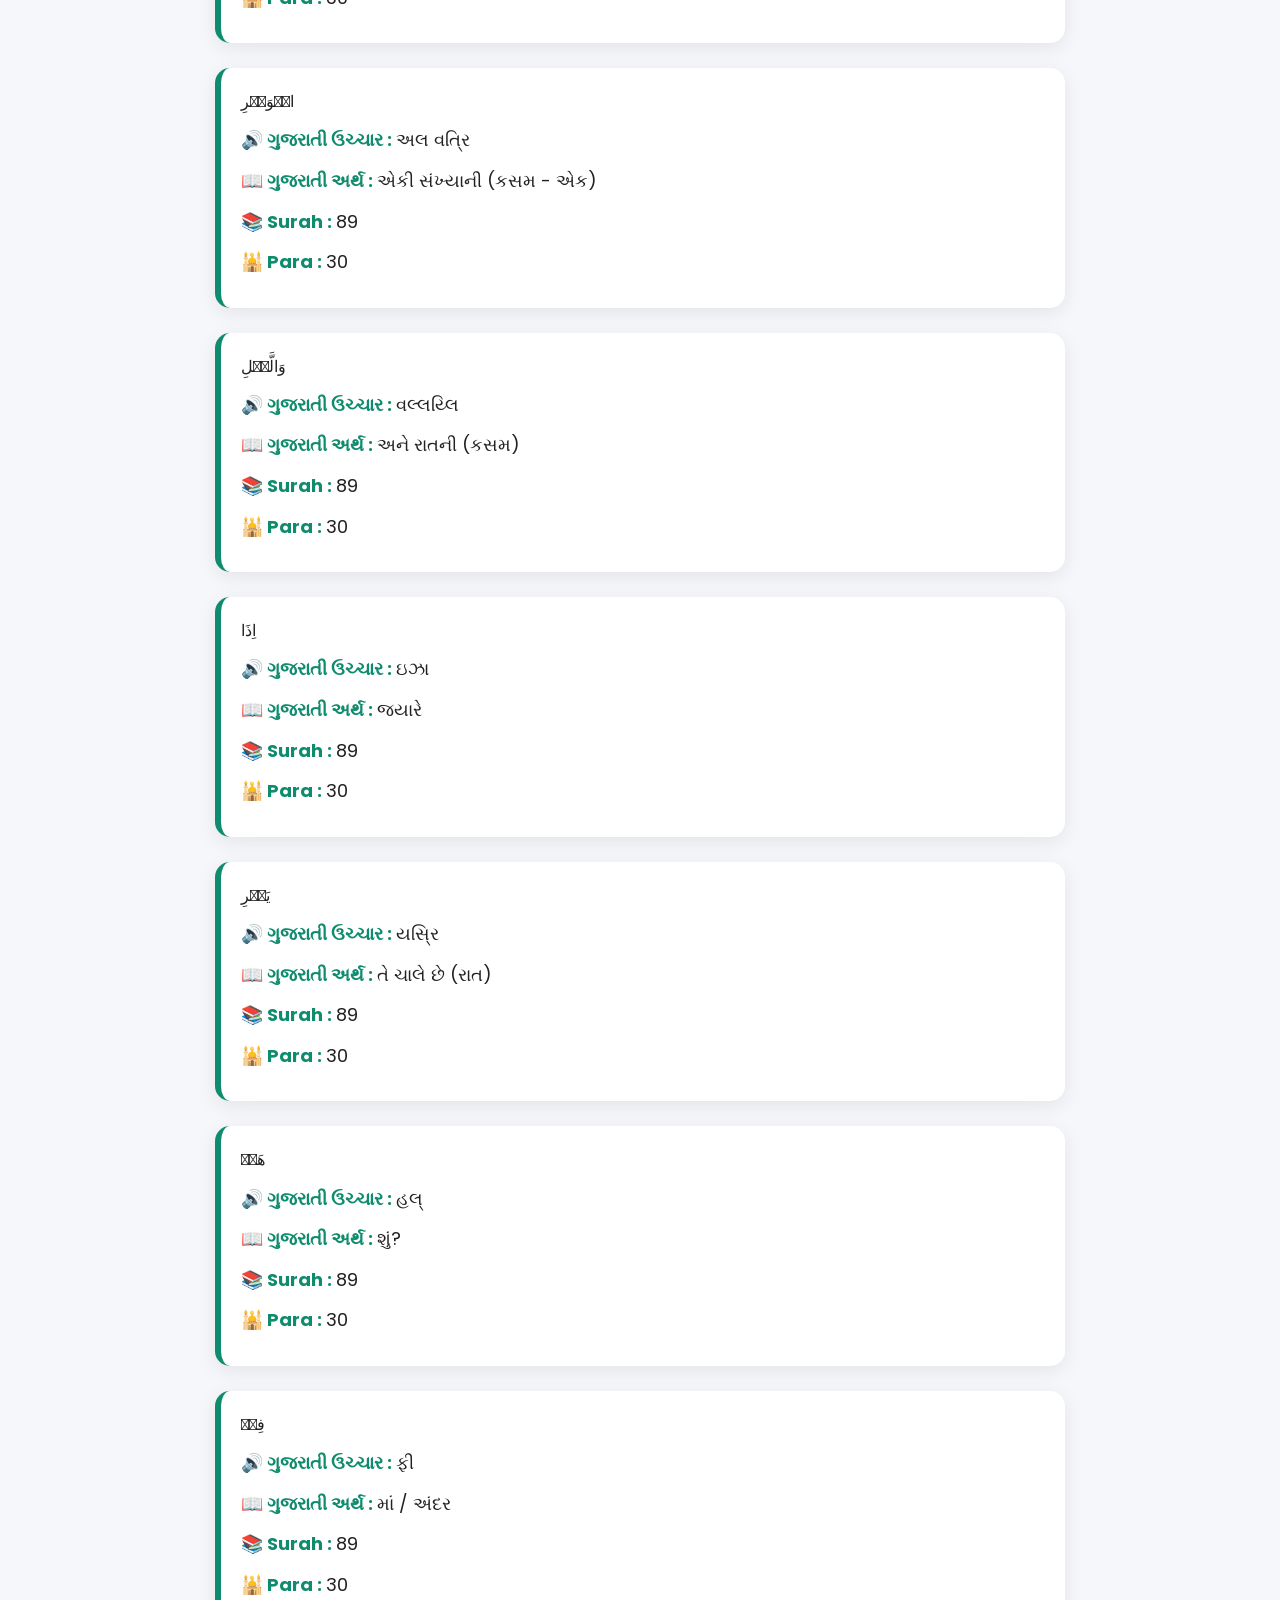
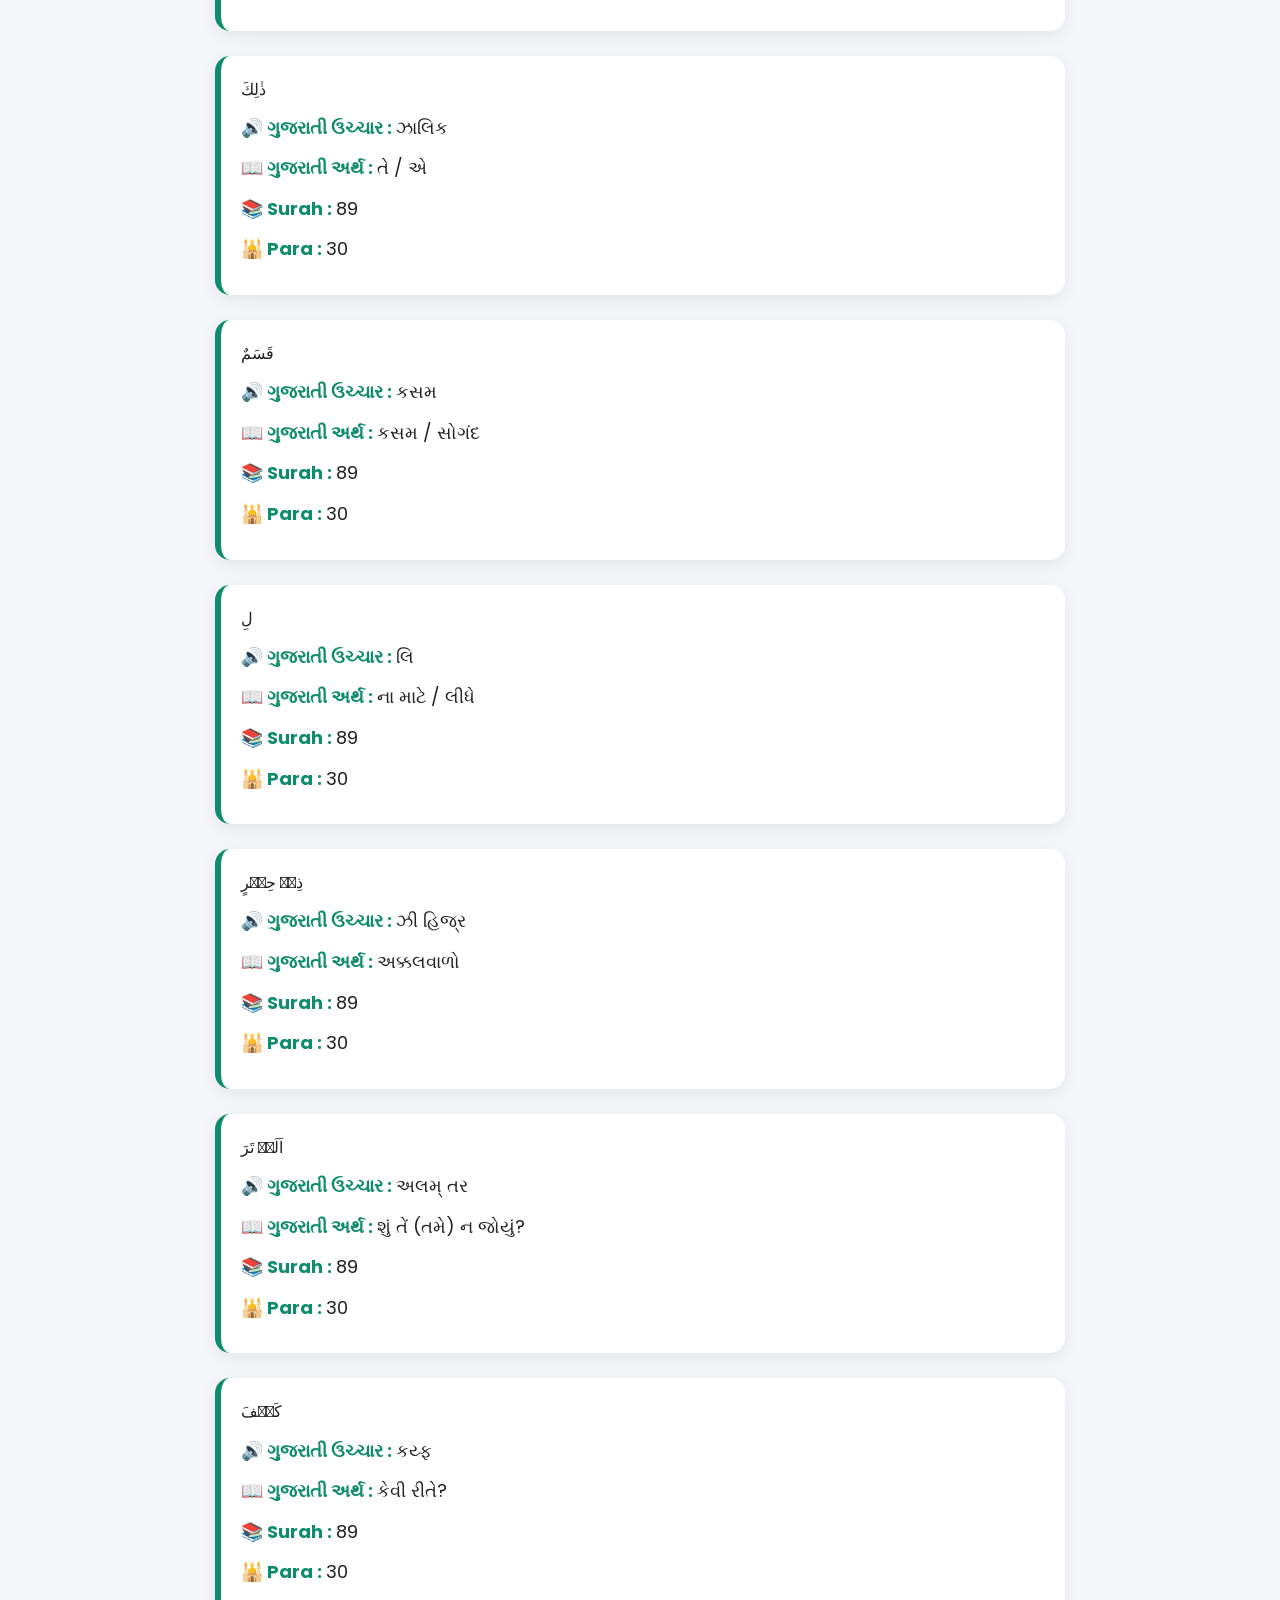
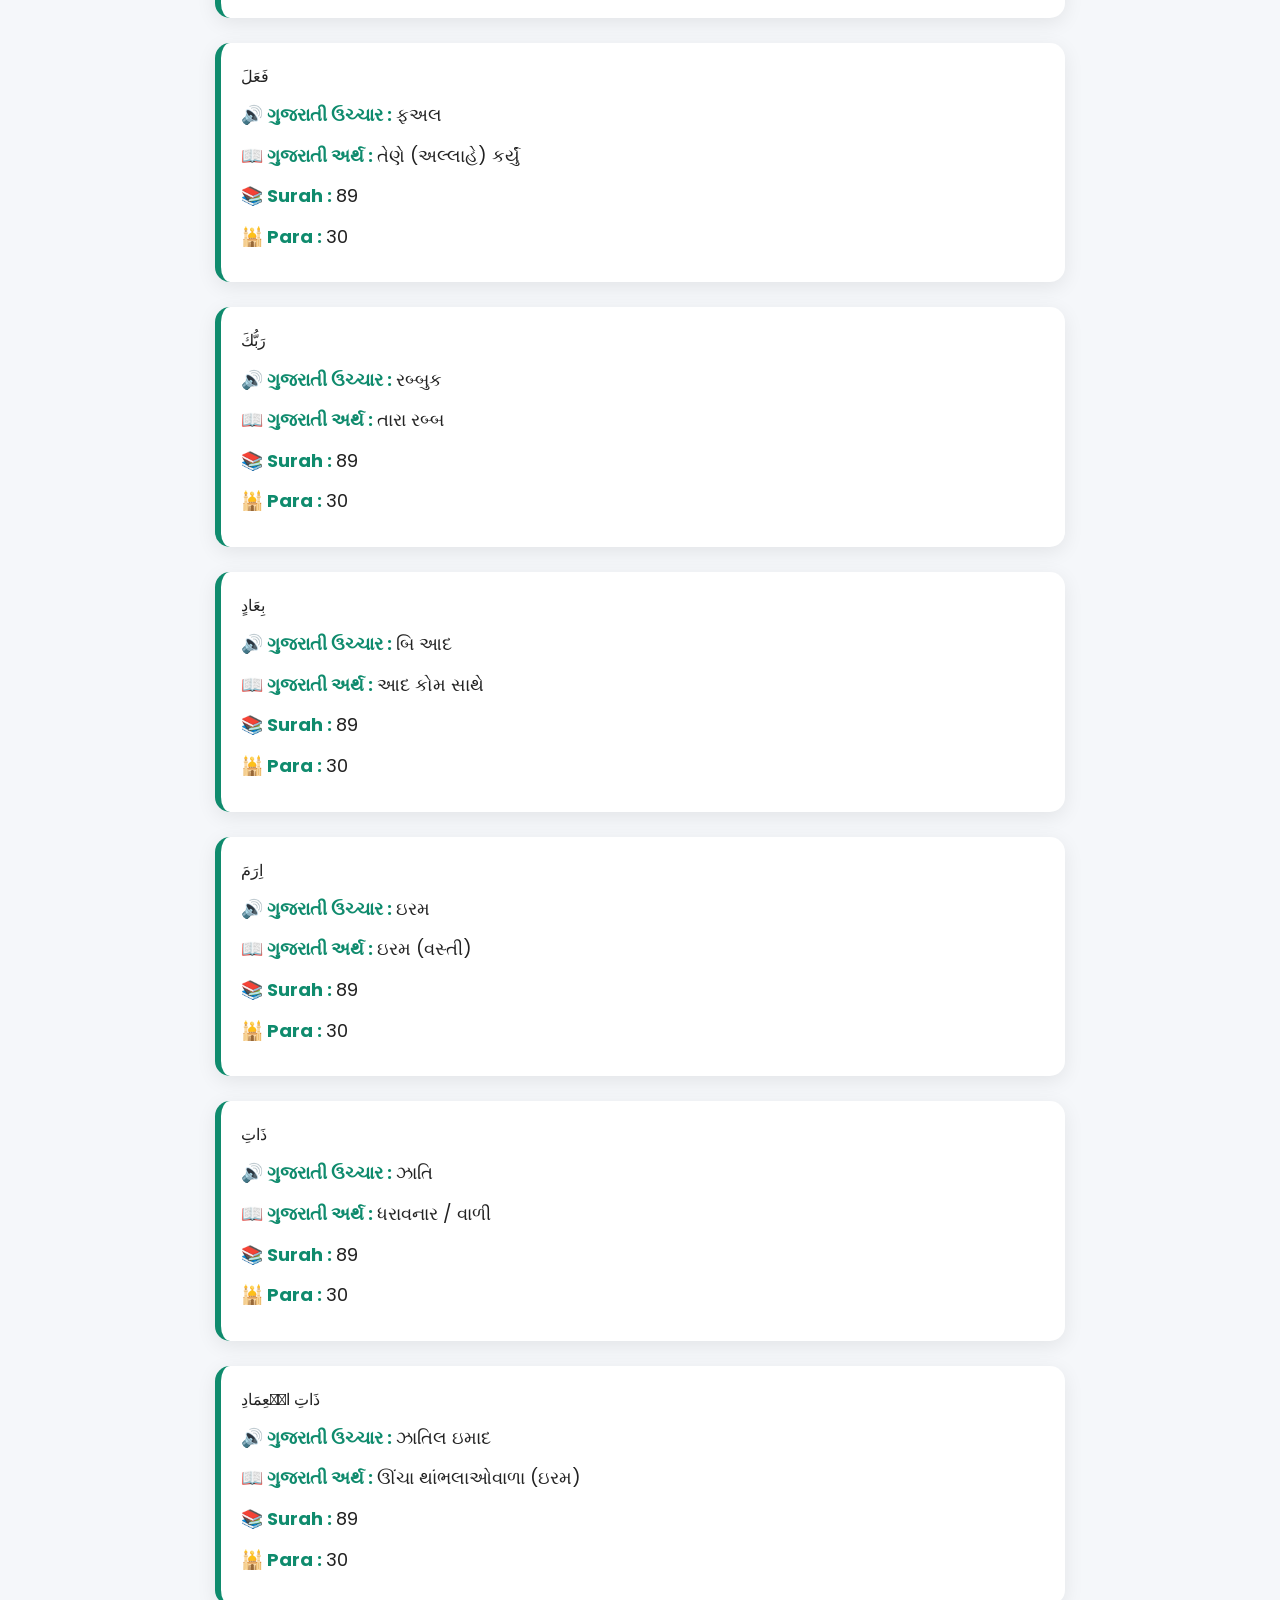
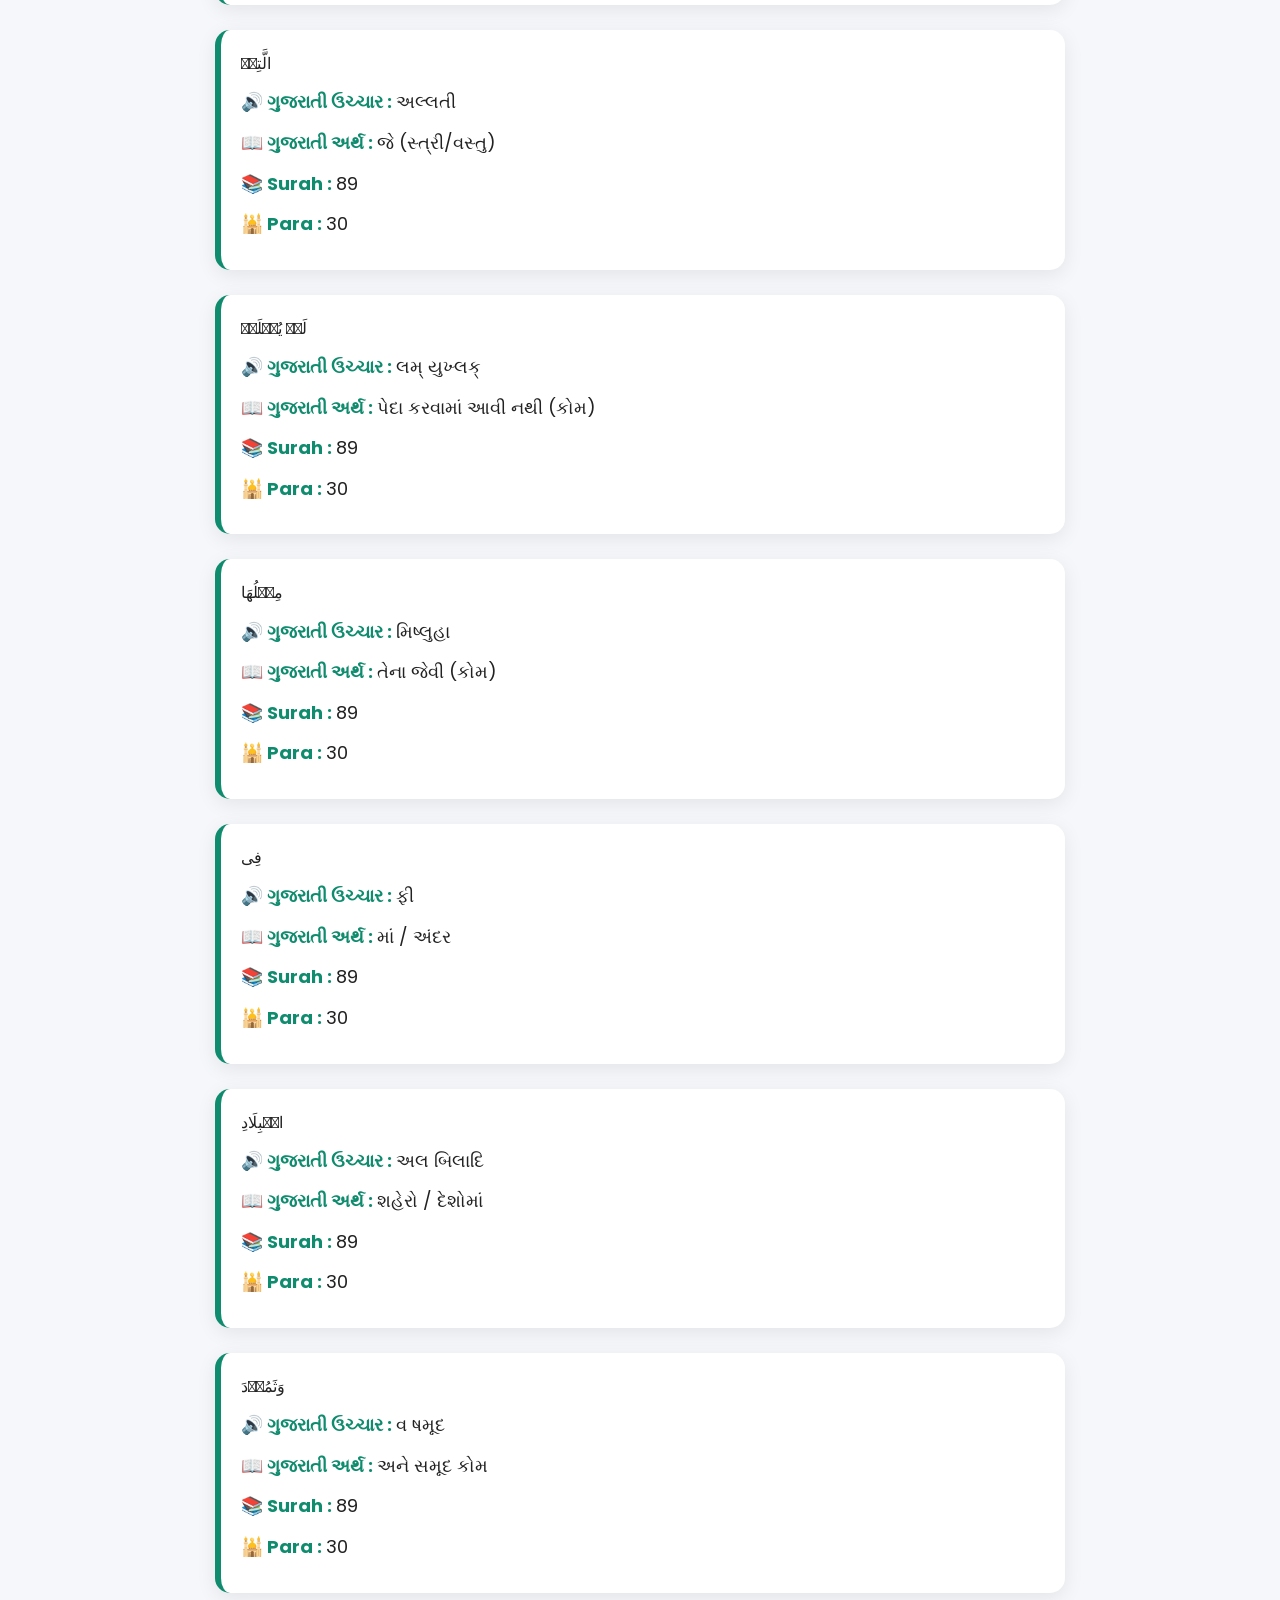
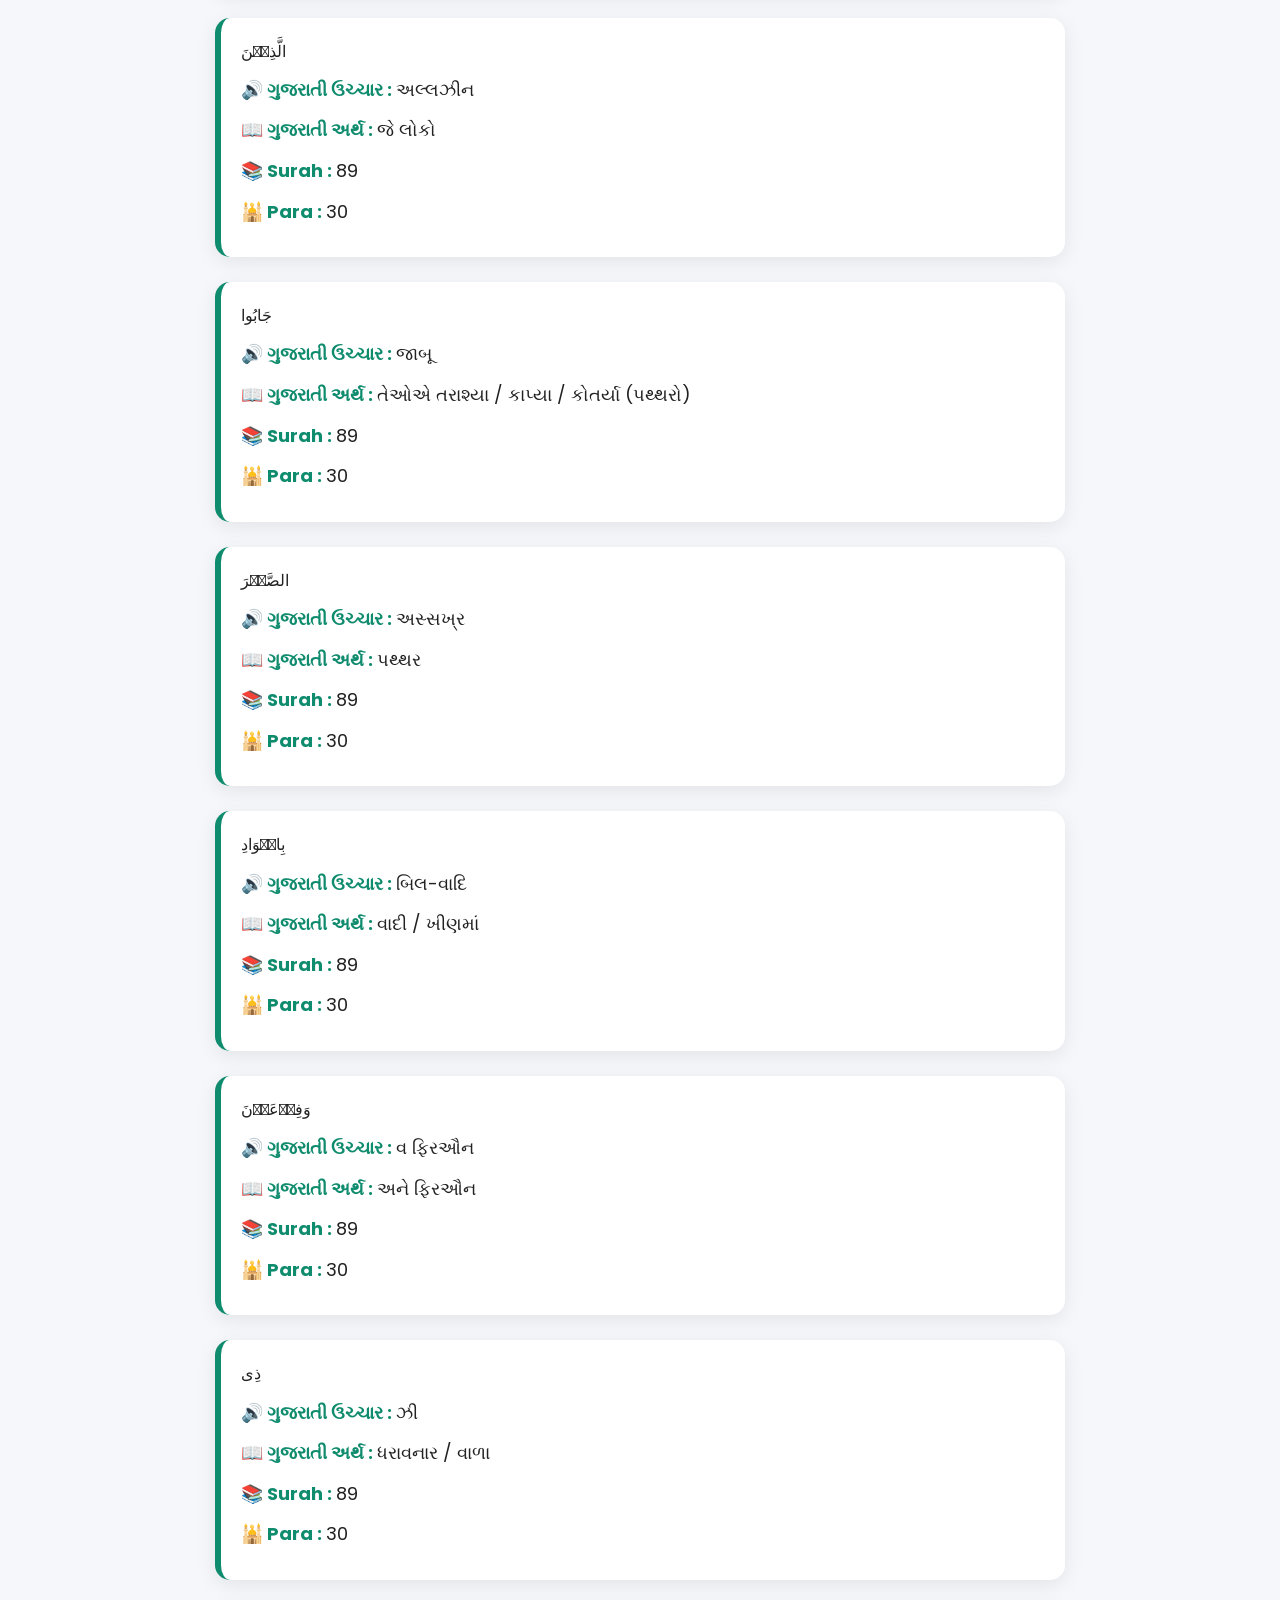
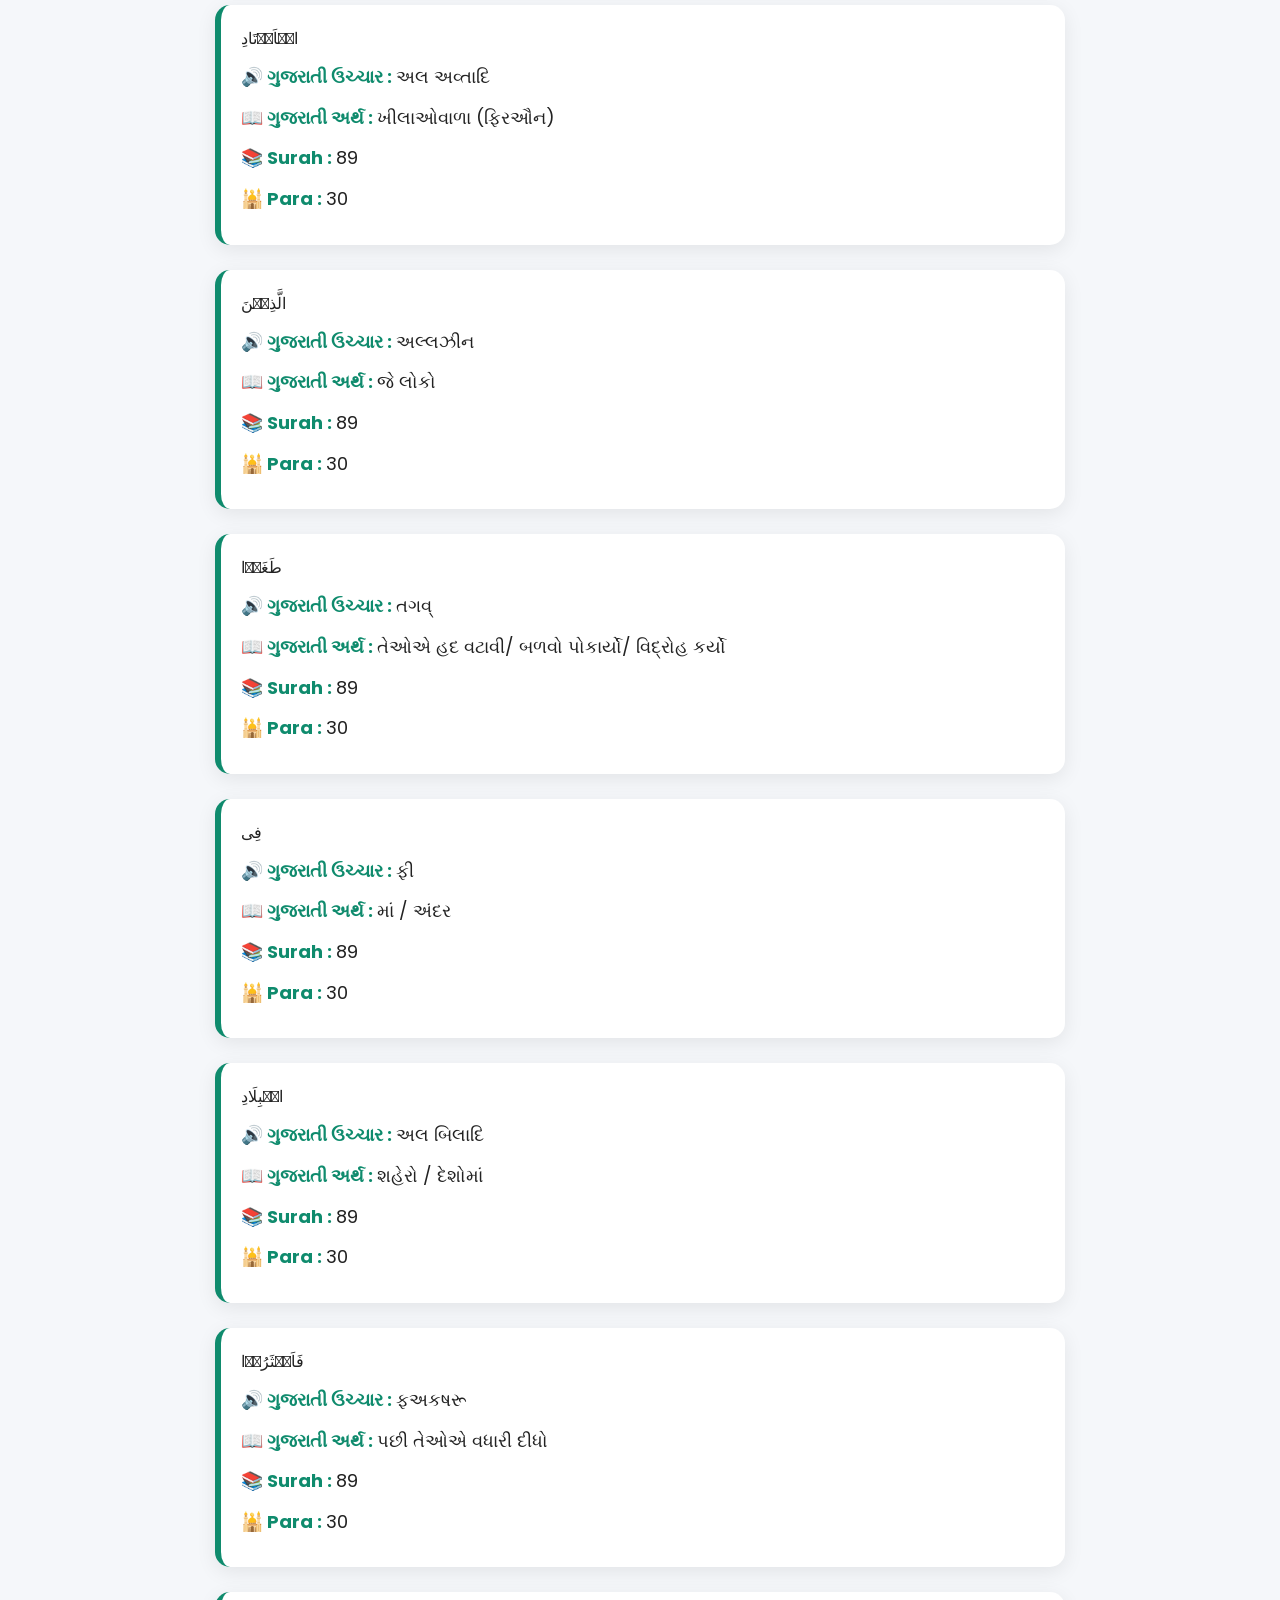
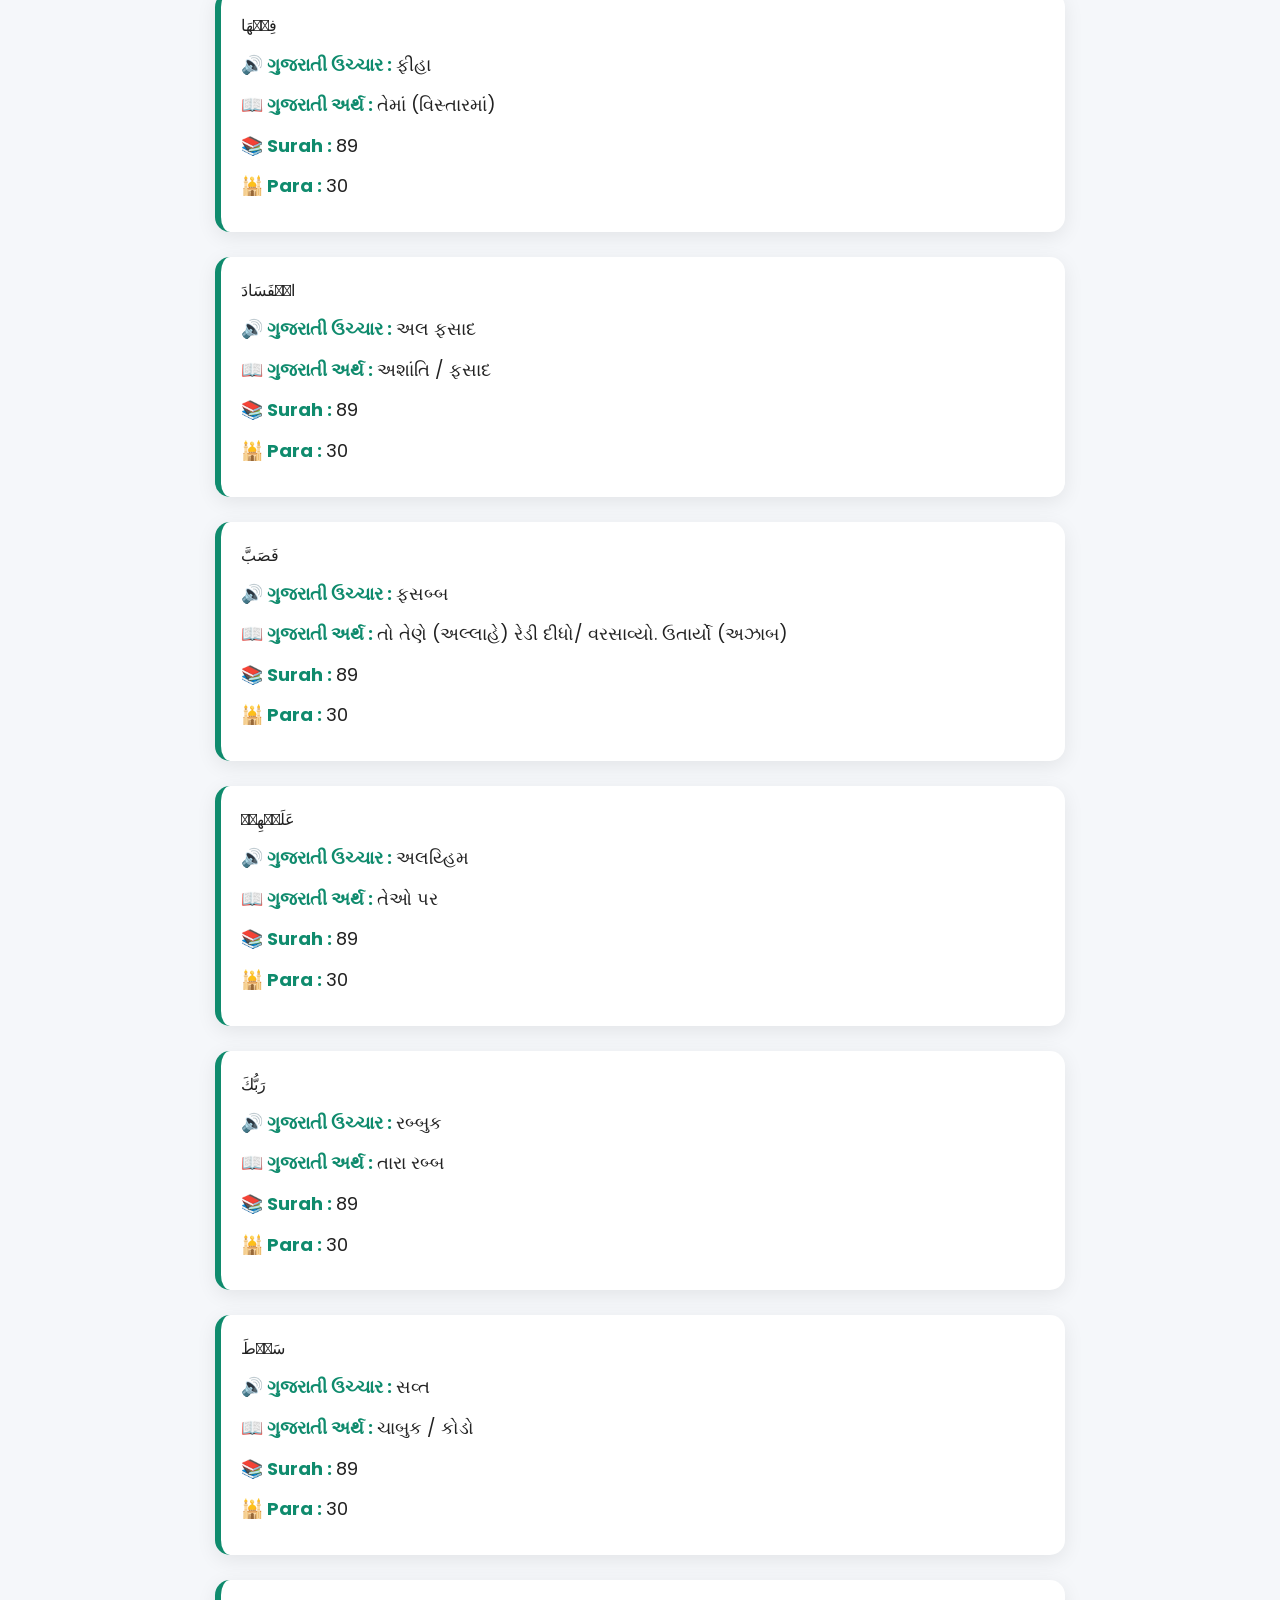
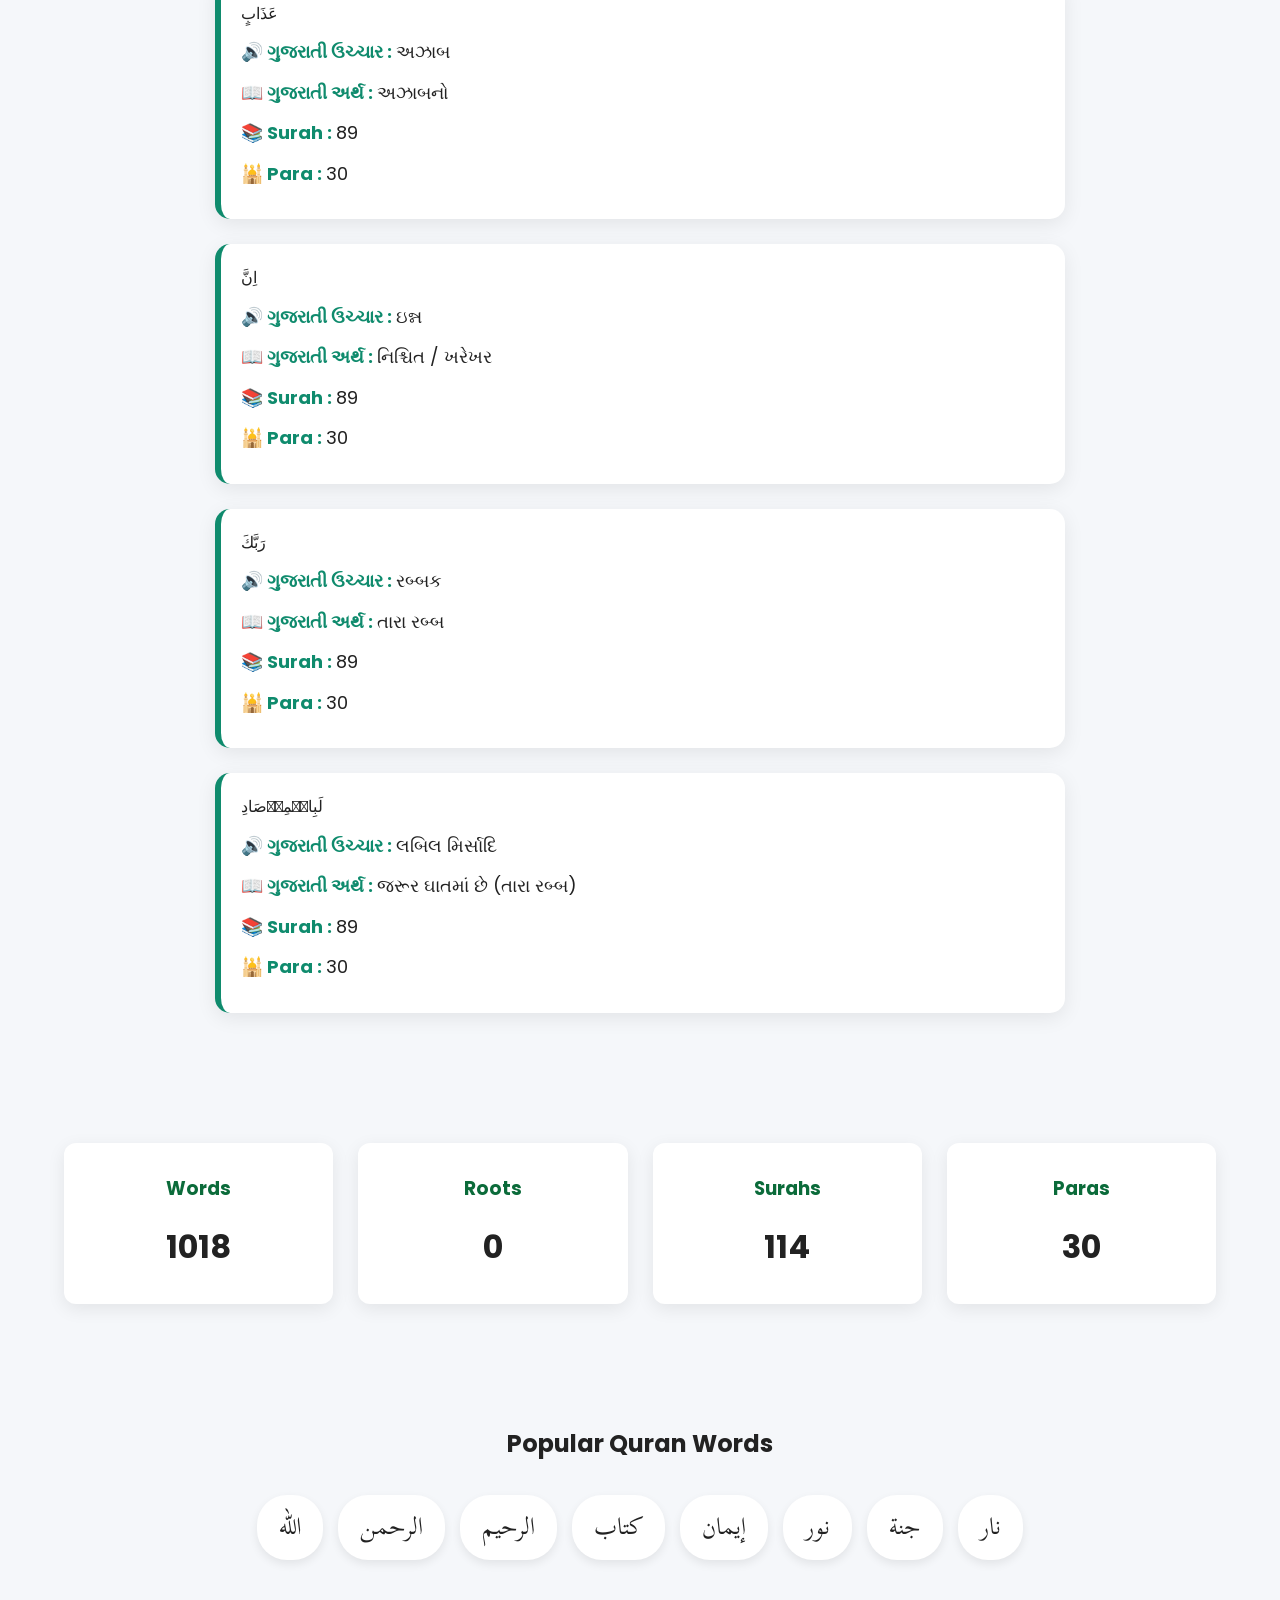
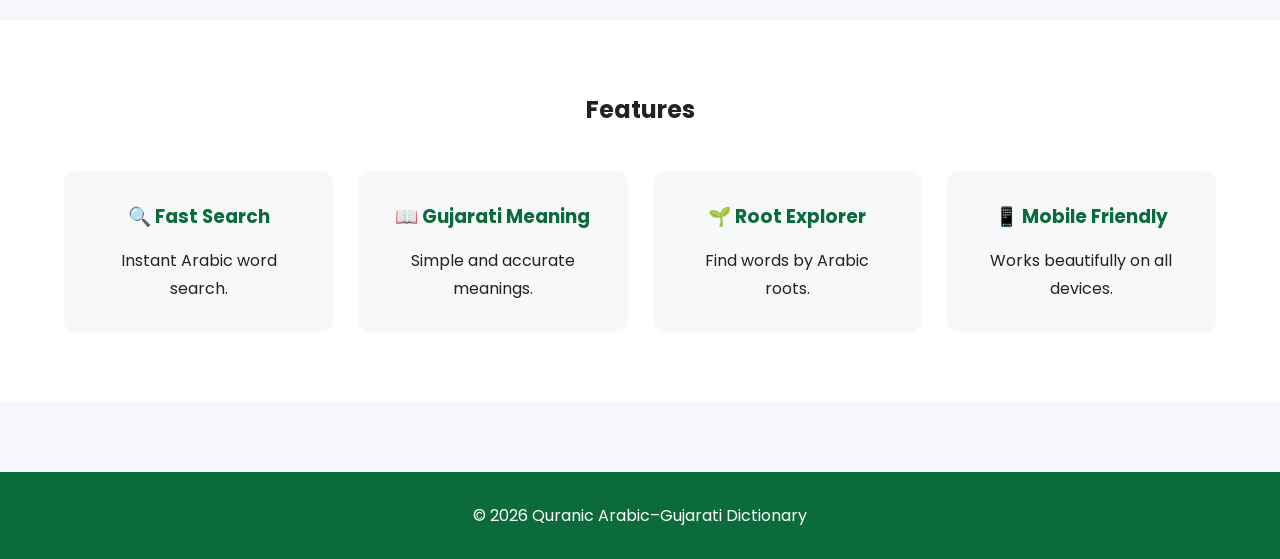
==== commit 2ab0e7ce: "Update index.html" ====
--- a/index.html
+++ b/index.html
@@ -19,11 +19,15 @@
     <meta name="author"
           content="Muhammad Irfan Master">
 
-    <!-- CSS -->
+    <!-- ===========================
+         CSS
+    =========================== -->
 
     <link rel="stylesheet" href="css/style.css">
 
-    <!-- Google Fonts -->
+    <!-- ===========================
+         GOOGLE FONTS
+    =========================== -->
 
     <link rel="preconnect"
           href="https://fonts.googleapis.com">
@@ -32,60 +36,84 @@
           href="https://fonts.gstatic.com"
           crossorigin>
 
-    <link href="https://fonts.googleapis.com/css2?family=Poppins:wght@300;400;500;600;700&display=swap"
+    <!-- Poppins + Rasa + Scheherazade New -->
+
+    <link href="https://fonts.googleapis.com/css2?family=Poppins:wght@300;400;500;600;700&family=Rasa:wght@400;500;600;700&family=Scheherazade+New:wght@400;700&display=swap"
           rel="stylesheet">
 
-    <link href="https://fonts.googleapis.com/css2?family=Amiri:wght@400;700&display=swap"
-          rel="stylesheet">
-
 </head>
 
+
 <body>
 
-<!-- ===========================
-HEADER
+
+<!-- ===========================
+     HEADER
 =========================== -->
 
 <header class="top-header">
 
-<div class="container">
-
-<div class="logo">
-
-<span class="logo-icon">📖</span>
-
-<div>
-
-<h1>Quranic Arabic Gujarati Dictionary</h1>
-
-<p>Learn Quranic Arabic through Gujarati</p>
-
-</div>
-
-</div>
-
-<nav>
-
-<ul>
-
-<li><a href="index.html">Dictionary</a></li>
-
-<li><a href="surahs.html">Surahs</a></li>
-
-<li><a href="paras.html">Paras</a></li>
-
-<li><a href="about.html">About</a></li>
-
-</ul>
-
-</nav>
-
-</div>
+    <div class="container">
+
+        <div class="logo">
+
+            <span class="logo-icon">📖</span>
+
+            <div>
+
+                <h1>
+                    Quranic Arabic Gujarati Dictionary
+                </h1>
+
+                <p>
+                    Learn Quranic Arabic through Gujarati
+                </p>
+
+            </div>
+
+        </div>
+
+
+        <nav>
+
+            <ul>
+
+                <li>
+                    <a href="index.html">
+                        Dictionary
+                    </a>
+                </li>
+
+                <li>
+                    <a href="surahs.html">
+                        Surahs
+                    </a>
+                </li>
+
+                <li>
+                    <a href="paras.html">
+                        Paras
+                    </a>
+                </li>
+
+                <li>
+                    <a href="about.html">
+                        About
+                    </a>
+                </li>
+
+            </ul>
+
+        </nav>
+
+    </div>
 
 </header>
 
-<!-- ===========================
-HERO
+
+
+<!-- ===========================
+     HERO
 =========================== -->
 
 <section class="hero">
@@ -93,56 +121,77 @@
     <div class="container">
 
         <h2>
-
             Search Quranic Arabic Words
-
         </h2>
 
+
         <p>
-
             Arabic → Gujarati Dictionary with
             Root Words, Verse References
             and Word Meanings.
-
         </p>
 
-<!-- SEARCH -->
-
-<div class="search-box">
-
-<input
-type="text"
-id="searchInput"
-placeholder="Search Arabic Word...">
-
-<button id="searchBtn">
-
-Search
-
-</button>
-
-</div>
-<div id="suggestions" class="suggestions"></div>
+
+
+        <!-- ===========================
+             SEARCH
+        =========================== -->
+
+        <div class="search-box">
+
+            <input
+                type="text"
+                id="searchInput"
+                placeholder="Search Arabic Word...">
+
+            <button id="searchBtn">
+                Search
+            </button>
+
+        </div>
+
+
+        <!-- AUTOCOMPLETE -->
+
+        <div id="suggestions"
+             class="suggestions">
+        </div>
+
+
+
+        <!-- ===========================
+             FILTER BAR
+        =========================== -->
+
         <div class="filter-bar">
 
-<select id="surahFilter">
-
-<option value="">تمام سورتیں (All Surahs)</option>
-
-</select>
-
-<select id="paraFilter">
-
-<option value="">تمام پارے (All Paras)</option>
-
-</select>
-
-</div>
+            <select id="surahFilter">
+
+                <option value="">
+                    تمام سورتیں (All Surahs)
+                </option>
+
+            </select>
+
+
+            <select id="paraFilter">
+
+                <option value="">
+                    تمام پارے (All Paras)
+                </option>
+
+            </select>
+
+        </div>
+
     </div>
 
 </section>
-<!-- ===========================
-SEARCH RESULTS
+
+
+
+<!-- ===========================
+     SEARCH RESULTS
 =========================== -->
 
 <section class="search-results">
@@ -158,103 +207,124 @@
     </div>
 
 </section>
-<!-- ===========================
-STATISTICS
+
+
+
+<!-- ===========================
+     STATISTICS
 =========================== -->
 
 <section class="statistics">
 
-<div class="container">
-
-<div class="card">
-
-<h3>
-
-Words
-
-</h3>
-
-<p id="wordCount">
-
-0
-
-</p>
-
-</div>
-
-<div class="card">
-
-<h3>
-
-Roots
-
-</h3>
-
-<p>
-
-0
-
-</p>
-
-</div>
-
-<div class="card">
-
-<h3>
-
-Surahs
-
-</h3>
-
-<p>
-
-114
-
-</p>
-
-</div>
-
-<div class="card">
-
-<h3>
-
-Paras
-
-</h3>
-
-<p>
-
-30
-
-</p>
-
-</div>
-
-</div>
+    <div class="container">
+
+
+        <div class="card">
+
+            <h3>
+                Words
+            </h3>
+
+            <p id="wordCount">
+                0
+            </p>
+
+        </div>
+
+
+
+        <div class="card">
+
+            <h3>
+                Roots
+            </h3>
+
+            <p>
+                0
+            </p>
+
+        </div>
+
+
+
+        <div class="card">
+
+            <h3>
+                Surahs
+            </h3>
+
+            <p>
+                114
+            </p>
+
+        </div>
+
+
+
+        <div class="card">
+
+            <h3>
+                Paras
+            </h3>
+
+            <p>
+                30
+            </p>
+
+        </div>
+
+    </div>
 
 </section>
 
-<!-- Popular Words یہاں سے اگلے حصے میں شروع ہوں گے -->
-<!-- ===========================
-POPULAR WORDS
+
+
+<!-- ===========================
+     POPULAR WORDS
 =========================== -->
 
 <section class="popular">
 
     <div class="container">
 
-        <h2>Popular Quran Words</h2>
+        <h2>
+            Popular Quran Words
+        </h2>
+
 
         <div class="word-list">
 
-            <span class="word">الله</span>
-            <span class="word">الرحمن</span>
-            <span class="word">الرحيم</span>
-            <span class="word">كتاب</span>
-            <span class="word">إيمان</span>
-            <span class="word">نور</span>
-            <span class="word">جنة</span>
-            <span class="word">نار</span>
+            <span class="word">
+                الله
+            </span>
+
+            <span class="word">
+                الرحمن
+            </span>
+
+            <span class="word">
+                الرحيم
+            </span>
+
+            <span class="word">
+                كتاب
+            </span>
+
+            <span class="word">
+                إيمان
+            </span>
+
+            <span class="word">
+                نور
+            </span>
+
+            <span class="word">
+                جنة
+            </span>
+
+            <span class="word">
+                نار
+            </span>
 
         </div>
 
@@ -262,72 +332,114 @@
 
 </section>
 
-<!-- ===========================
-FEATURES
+
+
+<!-- ===========================
+     FEATURES
 =========================== -->
 
 <section class="features">
 
     <div class="container">
 
-        <h2>Features</h2>
+        <h2>
+            Features
+        </h2>
+
 
         <div class="feature-grid">
 
+
             <div class="feature-box">
 
-                <h3>🔍 Fast Search</h3>
-
-                <p>Instant Arabic word search.</p>
+                <h3>
+                    🔍 Fast Search
+                </h3>
+
+                <p>
+                    Instant Arabic word search.
+                </p>
 
             </div>
 
+
+
             <div class="feature-box">
 
-                <h3>📖 Gujarati Meaning</h3>
-
-                <p>Simple and accurate meanings.</p>
+                <h3>
+                    📖 Gujarati Meaning
+                </h3>
+
+                <p>
+                    Simple and accurate meanings.
+                </p>
 
             </div>
 
+
+
             <div class="feature-box">
 
-                <h3>🌱 Root Explorer</h3>
-
-                <p>Find words by Arabic roots.</p>
+                <h3>
+                    🌱 Root Explorer
+                </h3>
+
+                <p>
+                    Find words by Arabic roots.
+                </p>
 
             </div>
 
+
+
             <div class="feature-box">
 
-                <h3>📱 Mobile Friendly</h3>
-
-                <p>Works beautifully on all devices.</p>
+                <h3>
+                    📱 Mobile Friendly
+                </h3>
+
+                <p>
+                    Works beautifully on all devices.
+                </p>
 
             </div>
 
+
         </div>
 
     </div>
 
 </section>
 
+
+
+<!-- ===========================
+     FOOTER
+=========================== -->
+
 <footer>
 
     <div class="container">
 
         <p>
-
             © 2026 Quranic Arabic–Gujarati Dictionary
-
         </p>
 
     </div>
 
 </footer>
+
+
+
+<!-- ===========================
+     JAVASCRIPT
+=========================== -->
+
 <script src="js/app.js"></script>
+
 <script src="js/search.js"></script>
 
+
 </body>
 
 </html>
--- a/css/style.css
+++ b/css/style.css
@@ -2,6 +2,17 @@
    Quranic Arabic–Gujarati Dictionary
    Version : 1.0
    Author  : Muhammad Irfan Master
+========================================== */
+
+/* ==========================================
+   GOOGLE FONTS
+========================================== */
+
+@import url('https://fonts.googleapis.com/css2?family=Poppins:wght@400;500;600;700&family=Rasa:wght@400;500;600;700&family=Scheherazade+New:wght@400;700&display=swap');
+
+
+/* ==========================================
+   RESET
 ========================================== */
 
 *{
@@ -9,6 +20,11 @@
     padding:0;
     box-sizing:border-box;
 }
+
+
+/* ==========================================
+   ROOT VARIABLES
+========================================== */
 
 :root{
 
@@ -21,945 +37,1030 @@
 
 }
 
+
+/* ==========================================
+   BODY
+========================================== */
+
 body{
 
-    font-family:'Poppins',sans-serif;
+    margin:0;
+
+    font-family:'Poppins','Segoe UI',Arial,sans-serif;
+
+    background:#f5f7fa;
+
+    color:#222;
+
+    line-height:1.7;
+
+}
+
+
+/* ==========================================
+   CONTAINER
+========================================== */
+
+.container{
+
+    width:90%;
+
+    max-width:1200px;
+
+    margin:auto;
+
+}
+
+
+/* ==========================================
+   HEADER
+========================================== */
+
+.top-header{
+
+    background:#0B6B3A;
+
+    padding:18px 0;
+
+    box-shadow:0 3px 12px rgba(0,0,0,.15);
+
+}
+
+.top-header .container{
+
+    width:90%;
+
+    max-width:1200px;
+
+    margin:auto;
+
+    display:flex;
+
+    justify-content:space-between;
+
+    align-items:center;
+
+    flex-wrap:wrap;
+
+}
+
+
+/* ==========================================
+   LOGO
+========================================== */
+
+.logo{
+
+    display:flex;
+
+    align-items:center;
+
+    gap:15px;
+
+}
+
+.logo-icon{
+
+    font-size:48px;
+
+}
+
+.logo h1{
+
+    color:white;
+
+    font-size:34px;
+
+    margin:0;
+
+}
+
+.logo p{
+
+    color:#d9f3df;
+
+    margin-top:4px;
+
+    font-size:15px;
+
+}
+
+
+/* ==========================================
+   NAVIGATION
+========================================== */
+
+nav ul{
+
+    display:flex;
+
+    list-style:none;
+
+    gap:25px;
+
+}
+
+nav a{
+
+    color:white;
+
+    text-decoration:none;
+
+    font-size:18px;
+
+    font-weight:600;
+
+    padding:8px 12px;
+
+    border-radius:6px;
+
+    transition:.3s;
+
+}
+
+nav a:hover{
+
+    background:white;
+
+    color:#0B6B3A;
+
+}
+
+
+/* ==========================================
+   HERO SECTION
+========================================== */
+
+.hero{
+
+    padding:70px 20px;
+
+    text-align:center;
+
+}
+
+.hero h2{
+
+    font-size:42px;
+
+    margin-bottom:20px;
+
+}
+
+.hero p{
+
+    color:var(--gray);
+
+    max-width:700px;
+
+    margin:auto;
+
+    margin-bottom:35px;
+
+}
+
+
+/* ==========================================
+   SEARCH BOX
+========================================== */
+
+.search-box{
+
+    display:flex;
+
+    justify-content:center;
+
+    max-width:700px;
+
+    margin:auto;
+
+}
+
+.search-box input{
+
+    width:100%;
+
+    padding:18px;
+
+    font-size:18px;
+
+    border:2px solid var(--primary);
+
+    border-radius:10px 0 0 10px;
+
+    outline:none;
+
+}
+
+.search-box button{
+
+    padding:18px 35px;
+
+    background:var(--primary);
+
+    color:white;
+
+    border:none;
+
+    cursor:pointer;
+
+    border-radius:0 10px 10px 0;
+
+    font-size:18px;
+
+}
+
+.search-box button:hover{
+
+    background:#09572f;
+
+}
+
+
+/* ==========================================
+   STATISTICS
+========================================== */
+
+.statistics{
+
+    margin:60px 0;
+
+}
+
+.statistics .container{
+
+    display:grid;
+
+    grid-template-columns:repeat(auto-fit,minmax(220px,1fr));
+
+    gap:25px;
+
+}
+
+.card{
+
+    background:white;
+
+    padding:30px;
+
+    border-radius:12px;
+
+    text-align:center;
+
+    box-shadow:0 5px 18px rgba(0,0,0,.08);
+
+    transition:.3s;
+
+}
+
+.card:hover{
+
+    transform:translateY(-8px);
+
+}
+
+.card h3{
+
+    color:var(--primary);
+
+    margin-bottom:15px;
+
+}
+
+.card p{
+
+    font-size:32px;
+
+    font-weight:bold;
+
+}
+
+
+/* ==========================================
+   POPULAR WORDS
+========================================== */
+
+.popular{
+
+    padding:60px 0;
+
+    text-align:center;
+
+}
+
+.word-list{
+
+    margin-top:30px;
+
+    display:flex;
+
+    flex-wrap:wrap;
+
+    justify-content:center;
+
+    gap:15px;
+
+}
+
+
+/* Arabic popular words */
+
+.word{
+
+    background:#ffffff;
+
+    padding:12px 22px;
+
+    border-radius:30px;
+
+    box-shadow:0 4px 10px rgba(0,0,0,.08);
+
+    font-family:'Scheherazade New',serif;
+
+    font-size:24px;
+
+    cursor:pointer;
+
+    transition:.3s;
+
+}
+
+.word:hover{
+
+    background:var(--primary);
+
+    color:white;
+
+}
+
+
+/* ==========================================
+   FEATURES
+========================================== */
+
+.features{
+
+    padding:70px 0;
+
+    background:white;
+
+}
+
+.features h2{
+
+    text-align:center;
+
+    margin-bottom:40px;
+
+}
+
+.feature-grid{
+
+    display:grid;
+
+    grid-template-columns:repeat(auto-fit,minmax(240px,1fr));
+
+    gap:25px;
+
+}
+
+.feature-box{
 
     background:var(--light);
 
-    color:var(--dark);
-
-    line-height:1.7;
-
-}
-
-/* Container */
-
-.container{
-
-    width:90%;
+    padding:30px;
+
+    border-radius:12px;
+
+    text-align:center;
+
+    transition:.3s;
+
+}
+
+.feature-box:hover{
+
+    transform:translateY(-8px);
+
+}
+
+.feature-box h3{
+
+    margin-bottom:15px;
+
+    color:var(--primary);
+
+}
+
+
+/* ==========================================
+   FOOTER
+========================================== */
+
+footer{
+
+    background:var(--primary);
+
+    color:white;
+
+    padding:30px;
+
+    margin-top:70px;
+
+    text-align:center;
+
+}
+
+
+/* ==========================================
+   SEARCH RESULTS
+========================================== */
+
+.search-results{
+
+    padding:20px 0 50px;
+
+}
+
+#results{
+
+    max-width:900px;
+
+    margin:auto;
+
+}
+
+
+/* ==========================================
+   SEARCH RESULT CARD
+========================================== */
+
+.result-card{
+
+    max-width:850px;
+
+    margin:25px auto;
+
+    background:white;
+
+    padding:25px;
+
+    margin-bottom:20px;
+
+    border-radius:12px;
+
+    box-shadow:0 4px 12px rgba(0,0,0,.08);
+
+}
+
+
+/* ==========================================
+   SEARCH RESULT CARD
+========================================== */
+
+.result-card{
+
+    background:#fff;
+
+    border-radius:15px;
+
+    padding:20px;
+
+    margin-bottom:20px;
+
+    box-shadow:0 5px 20px rgba(0,0,0,.08);
+
+    transition:.3s;
+
+    border-left:6px solid #0f8b6d;
+
+}
+
+.result-card:hover{
+
+    transform:translateY(-4px);
+
+    box-shadow:0 10px 25px rgba(0,0,0,.12);
+
+}
+
+
+/* ==========================================
+   ARABIC SEARCH RESULT
+========================================== */
+
+.arabic{
+
+    font-family:'Scheherazade New',serif;
+
+    font-size:55px;
+
+    text-align:center;
+
+    direction:rtl;
+
+    color:#111;
+
+    margin-bottom:8px;
+
+}
+
+
+/* ==========================================
+   PLAIN ARABIC
+========================================== */
+
+.plain{
+
+    text-align:center;
+
+    color:#666;
+
+    font-size:18px;
+
+    margin-bottom:20px;
+
+}
+
+
+/* ==========================================
+   RESULT ROW
+========================================== */
+
+.result-row{
+
+    margin:10px 0;
+
+    font-size:18px;
+
+}
+
+.result-row strong{
+
+    color:#0f8b6d;
+
+}
+
+
+/* ==========================================
+   FILTER BAR
+========================================== */
+
+.filter-bar{
+
+    width:80%;
+
+    max-width:900px;
+
+    margin:20px auto 35px auto;
+
+    display:flex;
+
+    justify-content:center;
+
+    gap:15px;
+
+    flex-wrap:wrap;
+
+}
+
+.filter-bar input{
+
+    flex:1;
+
+    min-width:250px;
+
+    padding:12px;
+
+    font-size:17px;
+
+    border:1px solid #ccc;
+
+    border-radius:8px;
+
+}
+
+.filter-bar select{
+
+    padding:12px 18px;
+
+    font-size:16px;
+
+    border:2px solid #198754;
+
+    border-radius:8px;
+
+    background:#fff;
+
+    cursor:pointer;
+
+    min-width:220px;
+
+}
+
+
+/* ==========================================
+   AUTOCOMPLETE
+========================================== */
+
+.suggestions{
+
+    width:100%;
+
+    background:#fff;
+
+    border:1px solid #ddd;
+
+    border-top:none;
+
+    border-radius:0 0 8px 8px;
+
+    max-height:300px;
+
+    overflow-y:auto;
+
+    display:none;
+
+    box-shadow:0 4px 8px rgba(0,0,0,.1);
+
+}
+
+.suggestion-item{
+
+    padding:12px;
+
+    cursor:pointer;
+
+    border-bottom:1px solid #eee;
+
+    font-size:20px;
+
+    direction:rtl;
+
+    font-family:'Scheherazade New',serif;
+
+}
+
+.suggestion-item:hover{
+
+    background:#f4f4f4;
+
+}
+
+
+/* ==========================================
+   SURAH PAGE
+========================================== */
+
+.surah-list{
+
+    display:grid;
+
+    grid-template-columns:repeat(auto-fill,minmax(220px,1fr));
+
+    gap:15px;
+
+    padding:20px;
+
+}
+
+.surah-card{
+
+    display:flex;
+
+    justify-content:space-between;
+
+    align-items:center;
+
+    padding:15px;
+
+    background:white;
+
+    border-radius:10px;
+
+    text-decoration:none;
+
+    color:#222;
+
+    box-shadow:0 2px 8px rgba(0,0,0,.1);
+
+    font-size:22px;
+
+    transition:.3s;
+
+}
+
+.surah-card:hover{
+
+    background:#f3f8ff;
+
+    transform:translateY(-3px);
+
+}
+
+.surah-number{
+
+    font-weight:bold;
+
+    color:#006699;
+
+}
+
+
+/* Arabic Surah name */
+
+.surah-name{
+
+    font-family:'Scheherazade New',serif;
+
+    font-size:26px;
+
+    direction:rtl;
+
+}
+
+
+/* ==========================================
+   PAGE CONTAINER
+========================================== */
+
+.page-title{
+
+    background:white;
+
+    padding:25px;
+
+    margin:20px auto;
 
     max-width:1200px;
 
-    margin:auto;
-
-}
-
-/* ==========================
-HEADER
-========================== */
-
-.top-header{
-
-background:#0B6B3A;
-
-padding:18px 0;
-
-box-shadow:0 3px 12px rgba(0,0,0,.15);
-
-}
-
-.top-header .container{
-
-width:90%;
-
-max-width:1200px;
-
-margin:auto;
-
-display:flex;
-
-justify-content:space-between;
-
-align-items:center;
-
-flex-wrap:wrap;
-
-}
-
-.logo{
-
-display:flex;
-
-align-items:center;
-
-gap:15px;
-
-}
-
-.logo-icon{
-
-font-size:48px;
-
-}
-
-.logo h1{
-
-color:white;
-
-font-size:34px;
-
-margin:0;
-
-}
-
-.logo p{
-
-color:#d9f3df;
-
-margin-top:4px;
-
-font-size:15px;
-
-}
-
-nav ul{
-
-display:flex;
-
-list-style:none;
-
-gap:25px;
-
-}
-
-nav a{
-
-color:white;
-
-text-decoration:none;
-
-font-size:18px;
-
-font-weight:600;
-
-padding:8px 12px;
-
-border-radius:6px;
-
-transition:.3s;
-
-}
-
-nav a:hover{
-
-background:white;
-
-color:#0B6B3A;
-
-}
-
-/* ==========================
-Hero Section
-========================== */
-
-.hero{
-
-    padding:70px 20px;
+    border-radius:12px;
+
+    box-shadow:0 2px 8px rgba(0,0,0,.08);
+
+}
+
+
+/* ==========================================
+   PAGE TITLE
+========================================== */
+
+.page-title h2{
+
+    margin:0;
+
+    font-size:38px;
+
+    color:#0b6b3a;
+
+}
+
+.page-title p{
+
+    margin-top:10px;
+
+    color:#666;
+
+    font-size:18px;
+
+}
+
+
+/* ==========================================
+   SEARCH + FILTER
+========================================== */
+
+.filter-bar{
+
+    max-width:1200px;
+
+    margin:20px auto;
+
+    display:flex;
+
+    gap:15px;
+
+    flex-wrap:wrap;
+
+}
+
+
+/* ==========================================
+   TABLE
+========================================== */
+
+.word-table{
+
+    width:100%;
+
+    max-width:1200px;
+
+    margin:25px auto;
+
+    border-collapse:collapse;
+
+    background:#fff;
+
+    border-radius:12px;
+
+    overflow:hidden;
+
+    box-shadow:0 5px 18px rgba(0,0,0,.08);
+
+}
+
+.word-table th{
+
+    background:#0B6B3A;
+
+    color:white;
+
+    padding:16px;
+
+    font-size:18px;
+
+}
+
+.word-table td{
+
+    padding:14px;
+
+    border-bottom:1px solid #e9ecef;
+
+    vertical-align:middle;
+
+}
+
+.word-table tr:nth-child(even){
+
+    background:#f9f9f9;
+
+}
+
+
+/* ==========================================
+   ARABIC WORD IN TABLE
+========================================== */
+
+.word-table td:nth-child(2){
 
     text-align:center;
 
-}
-
-.hero h2{
+    font-size:28px;
+
+    font-family:'Scheherazade New',serif;
+
+    direction:rtl;
+
+}
+
+
+/* ==========================================
+   GUJARATI MEANING IN TABLE
+========================================== */
+
+.word-table td:nth-child(3){
+
+    font-family:'Rasa',sans-serif;
+
+    font-size:20px;
+
+}
+
+
+/* ==========================================
+   GUJARATI TEXT
+========================================== */
+
+.gujarati,
+.gujarati-text,
+[lang="gu"]{
+
+    font-family:'Rasa',sans-serif;
+
+}
+
+
+/* ==========================================
+   ARABIC TEXT
+========================================== */
+
+.arabic,
+.word,
+.surah-name,
+.result-card h2,
+.word-table td:nth-child(2),
+.suggestion-item,
+[lang="ar"]{
+
+    font-family:'Scheherazade New',serif;
+
+}
+
+
+/* ==========================================
+   SURAH INFO CARD
+========================================== */
+
+.surah-info-card{
+
+    background:#ffffff;
+
+    padding:25px;
+
+    border-radius:12px;
+
+    box-shadow:0 3px 12px rgba(0,0,0,.08);
+
+}
+
+.surah-info-card h2{
+
+    text-align:center;
+
+    font-family:'Scheherazade New',serif;
 
     font-size:42px;
 
+    color:#0B6B3A;
+
     margin-bottom:20px;
 
 }
 
-.hero p{
-
-    color:var(--gray);
-
-    max-width:700px;
-
-    margin:auto;
-
-    margin-bottom:35px;
-
-}
-
-/* ==========================
-Search Box
-========================== */
-
-.search-box{
+.surah-meta{
 
     display:flex;
 
     justify-content:center;
 
-    max-width:700px;
-
-    margin:auto;
-
-}
-
-.search-box input{
-
-    width:100%;
-
-    padding:18px;
-
-    font-size:18px;
-
-    border:2px solid var(--primary);
-
-    border-radius:10px 0 0 10px;
-
-    outline:none;
-
-}
-
-.search-box button{
-
-    padding:18px 35px;
-
-    background:var(--primary);
-
-    color:white;
-
-    border:none;
-
-    cursor:pointer;
-
-    border-radius:0 10px 10px 0;
-
-    font-size:18px;
-
-}
-
-.search-box button:hover{
-
-    background:#09572f;
-
-}
-
-/* ==========================
-Statistics
-========================== */
-
-.statistics{
-
-    margin:60px 0;
-
-}
-
-.statistics .container{
-
-    display:grid;
-
-    grid-template-columns:repeat(auto-fit,minmax(220px,1fr));
-
-    gap:25px;
-
-}
-
-.card{
-
-    background:white;
-
-    padding:30px;
-
-    border-radius:12px;
-
-    text-align:center;
-
-    box-shadow:0 5px 18px rgba(0,0,0,.08);
-
-    transition:.3s;
-
-}
-
-.card:hover{
-
-    transform:translateY(-8px);
-
-}
-
-.card h3{
-
-    color:var(--primary);
-
-    margin-bottom:15px;
-
-}
-
-.card p{
-
-    font-size:32px;
-
-    font-weight:bold;
-
-}
-/* ==========================
-POPULAR WORDS
-========================== */
-
-.popular{
-
-padding:60px 0;
-
-text-align:center;
-
-}
-
-.word-list{
-
-margin-top:30px;
-
-display:flex;
-
-flex-wrap:wrap;
-
-justify-content:center;
-
-gap:15px;
-
-}
-
-.word{
-
-background:#ffffff;
-
-padding:12px 22px;
-
-border-radius:30px;
-
-box-shadow:0 4px 10px rgba(0,0,0,.08);
-
-font-family:'Amiri',serif;
-
-font-size:24px;
-
-cursor:pointer;
-
-transition:.3s;
-
-}
-
-.word:hover{
-
-background:var(--primary);
-
-color:white;
-
-}
-
-/* ==========================
-FEATURES
-========================== */
-
-.features{
-
-padding:70px 0;
-
-background:white;
-
-}
-
-.features h2{
-
-text-align:center;
-
-margin-bottom:40px;
-
-}
-
-.feature-grid{
-
-display:grid;
-
-grid-template-columns:repeat(auto-fit,minmax(240px,1fr));
-
-gap:25px;
-
-}
-
-.feature-box{
-
-background:var(--light);
-
-padding:30px;
-
-border-radius:12px;
-
-text-align:center;
-
-transition:.3s;
-
-}
-
-.feature-box:hover{
-
-transform:translateY(-8px);
-
-}
-
-.feature-box h3{
-
-margin-bottom:15px;
-
-color:var(--primary);
-
-}
-
-/* ==========================
-FOOTER
-========================== */
-
-footer{
-
-background:var(--primary);
-
-color:white;
-
-padding:30px;
-
-margin-top:70px;
-
-text-align:center;
-
-}
-/* ==========================
-SEARCH RESULTS
-========================== */
-
-.search-results{
-
-    padding:20px 0 50px;
-
-}
-
-#results{
-
-    max-width:900px;
-
-    margin:auto;
-
-}
-/* ==========================
-SEARCH RESULT CARD
-========================== */
-
-.result-card{
-max-width:850px;
-
-margin:25px auto;
-    background:white;
-
-    padding:25px;
-
-    margin-bottom:20px;
-
-    border-radius:12px;
-
-    box-shadow:0 4px 12px rgba(0,0,0,.08);
-
-}
-
-.result-card h2{
-
-    font-family:'Amiri',serif;
-
-    font-size:34px;
-
-    color:var(--primary);
-
-    margin-bottom:15px;
-
-}
-
-.result-card p{
-
-    margin:8px 0;
-
-}
-/* ===========================
-SEARCH RESULT CARD
-=========================== */
-
-.result-card{
-
-    background:#fff;
-
-    border-radius:15px;
-
-    padding:20px;
-
-    margin-bottom:20px;
-
-    box-shadow:0 5px 20px rgba(0,0,0,.08);
-
-    transition:.3s;
-
-    border-left:6px solid #0f8b6d;
-
-}
-
-.result-card:hover{
-
-    transform:translateY(-4px);
-
-    box-shadow:0 10px 25px rgba(0,0,0,.12);
-
-}
-
-.arabic{
-
-    font-family:'Amiri',serif;
-
-    font-size:55px;
-
-    text-align:center;
-
-    direction:rtl;
-
-    color:#111;
-
-    margin-bottom:8px;
-
-}
-
-.plain{
-
-    text-align:center;
-
-    color:#666;
-
-    font-size:18px;
-
-    margin-bottom:20px;
-
-}
-
-.result-row{
-
-    margin:10px 0;
-
-    font-size:18px;
-
-}
-
-.result-row strong{
-
-    color:#0f8b6d;
-
-}
+    flex-wrap:wrap;
+
+    gap:15px;
+
+}
+
+.surah-meta span{
+
+    background:#f3f8f4;
+
+    padding:10px 18px;
+
+    border-radius:30px;
+
+    font-weight:600;
+
+    color:#0B6B3A;
+
+    font-size:16px;
+
+    border:1px solid #d8e8dc;
+
+}
+
+
+/* ==========================================
+   MOBILE
+========================================== */
 
 @media(max-width:768px){
 
-.arabic{
-
-font-size:32px;
-
-}
-
-.result-row{
-
-font-size:16px;
-
-}
-
-}
-/* ===========================
-FILTER BAR
-=========================== */
-
-.filter-bar{
-
-width:80%;
-
-max-width:900px;
-
-margin:20px auto 35px auto;
-
-display:flex;
-
-justify-content:center;
-
-gap:15px;
-
-flex-wrap:wrap;
-
-}
-
-.filter-bar select{
-
-padding:12px 18px;
-
-font-size:16px;
-
-border:2px solid #198754;
-
-border-radius:8px;
-
-background:#fff;
-
-cursor:pointer;
-
-min-width:220px;
-
-}
-/* ===========================
-Autocomplete
-=========================== */
-
-.suggestions{
-
-    width:100%;
-    background:#fff;
-
-    border:1px solid #ddd;
-
-    border-top:none;
-
-    border-radius:0 0 8px 8px;
-
-    max-height:300px;
-
-    overflow-y:auto;
-
-    display:none;
-
-    box-shadow:0 4px 8px rgba(0,0,0,.1);
-
-}
-
-.suggestion-item{
-
-    padding:12px;
-
-    cursor:pointer;
-
-    border-bottom:1px solid #eee;
-
-    font-size:20px;
-
-    direction:rtl;
-
-}
-
-.suggestion-item:hover{
-
-    background:#f4f4f4;
-
-}
-/* ===========================
-SURAH PAGE
-=========================== */
-
-.surah-list{
-
-display:grid;
-
-grid-template-columns:repeat(auto-fill,minmax(220px,1fr));
-
-gap:15px;
-
-padding:20px;
-
-}
-
-.surah-card{
-
-display:flex;
-
-justify-content:space-between;
-
-align-items:center;
-
-padding:15px;
-
-background:white;
-
-border-radius:10px;
-
-text-decoration:none;
-
-color:#222;
-
-box-shadow:0 2px 8px rgba(0,0,0,.1);
-
-font-size:22px;
-
-transition:.3s;
-
-}
-
-.surah-card:hover{
-
-background:#f3f8ff;
-
-transform:translateY(-3px);
-
-}
-
-.surah-number{
-
-font-weight:bold;
-
-color:#006699;
-
-}
-
-.surah-name{
-
-font-family:"Amiri",serif;
-
-font-size:26px;
-
-direction:rtl;
-
-}
-/* ===========================
-   PAGE CONTAINER
-=========================== */
-
-body{
-    margin:0;
-    font-family:Segoe UI,Arial,sans-serif;
-    background:#f5f7fa;
-    color:#222;
-}
-
-/* ===========================
-   PAGE TITLE
-=========================== */
-
-.page-title{
-
-    background:white;
-
-    padding:25px;
-
-    margin:20px auto;
-
-    max-width:1200px;
-
-    border-radius:12px;
-
-    box-shadow:0 2px 8px rgba(0,0,0,.08);
-
-}
-
-.page-title h2{
-
-    margin:0;
-
-    font-size:38px;
-
-    color:#0b6b3a;
-
-}
-
-.page-title p{
-
-    margin-top:10px;
-
-    color:#666;
-
-    font-size:18px;
-
-}
-
-/* ===========================
-   SEARCH + FILTER
-=========================== */
-
-.filter-bar{
-
-    max-width:1200px;
-
-    margin:20px auto;
-
-    display:flex;
-
-    gap:15px;
-
-    flex-wrap:wrap;
-
-}
-
-.filter-bar input{
-
-    flex:1;
-
-    min-width:250px;
-
-    padding:12px;
-
-    font-size:17px;
-
-    border:1px solid #ccc;
-
-    border-radius:8px;
-
-}
-
-.filter-bar select{
-
-    padding:12px;
-
-    font-size:17px;
-
-    border-radius:8px;
-
-}
-
-/* ===========================
-   TABLE
-=========================== */
-
-.word-table{
-
-width:100%;
-
-max-width:1200px;
-
-margin:25px auto;
-
-border-collapse:collapse;
-
-background:#fff;
-
-border-radius:12px;
-
-overflow:hidden;
-
-box-shadow:0 5px 18px rgba(0,0,0,.08);
-
-}
-
-.word-table th{
-
-background:#0B6B3A;
-
-color:white;
-
-padding:16px;
-
-font-size:18px;
-
-}
-
-.word-table td{
-
-padding:14px;
-
-border-bottom:1px solid #e9ecef;
-
-vertical-align:middle;
-
-}
-
-.word-table tr:nth-child(even){
-
-    background:#f9f9f9;
-
-}
-
-.word-table td:nth-child(2){
-
-    text-align:center;
-
-    font-size:28px;
-
-    font-family:'Amiri','Scheherazade New',serif;
-
-}
-
-.word-table td:nth-child(3){
-
-    font-size:20px;
-
-}
-
-/* ===========================
-   MOBILE
-=========================== */
-
-@media(max-width:768px){
-
-.filter-bar{
-
-    flex-direction:column;
-
-}
-
-.word-table{
-
-    display:block;
-
-    overflow-x:auto;
-
-}
-
-.page-title h2{
-
-    font-size:28px;
-
-}
-
-}
-/* ===========================
-SURAH INFO CARD
-=========================== */
-
-.surah-info-card{
-
-background:#ffffff;
-
-padding:25px;
-
-border-radius:12px;
-
-box-shadow:0 3px 12px rgba(0,0,0,.08);
-
-}
-
-.surah-info-card h2{
-
-text-align:center;
-
-font-family:'Amiri',serif;
-
-font-size:42px;
-
-color:#0B6B3A;
-
-margin-bottom:20px;
-
-}
-
-.surah-meta{
-
-display:flex;
-
-justify-content:center;
-
-flex-wrap:wrap;
-
-gap:15px;
-
-}
-
-.surah-meta span{
-
-background:#f3f8f4;
-
-padding:10px 18px;
-
-border-radius:30px;
-
-font-weight:600;
-
-color:#0B6B3A;
-
-font-size:16px;
-
-border:1px solid #d8e8dc;
-
-}
+    .arabic{
+
+        font-size:32px;
+
+    }
+
+    .result-row{
+
+        font-size:16px;
+
+    }
+
+    .filter-bar{
+
+        flex-direction:column;
+
+    }
+
+    .word-table{
+
+        display:block;
+
+        overflow-x:auto;
+
+    }
+
+    .page-title h2{
+
+        font-size:28px;
+
+    }
+
+    .word-table td:nth-child(2){
+
+        font-size:25px;
+
+    }
+
+}
